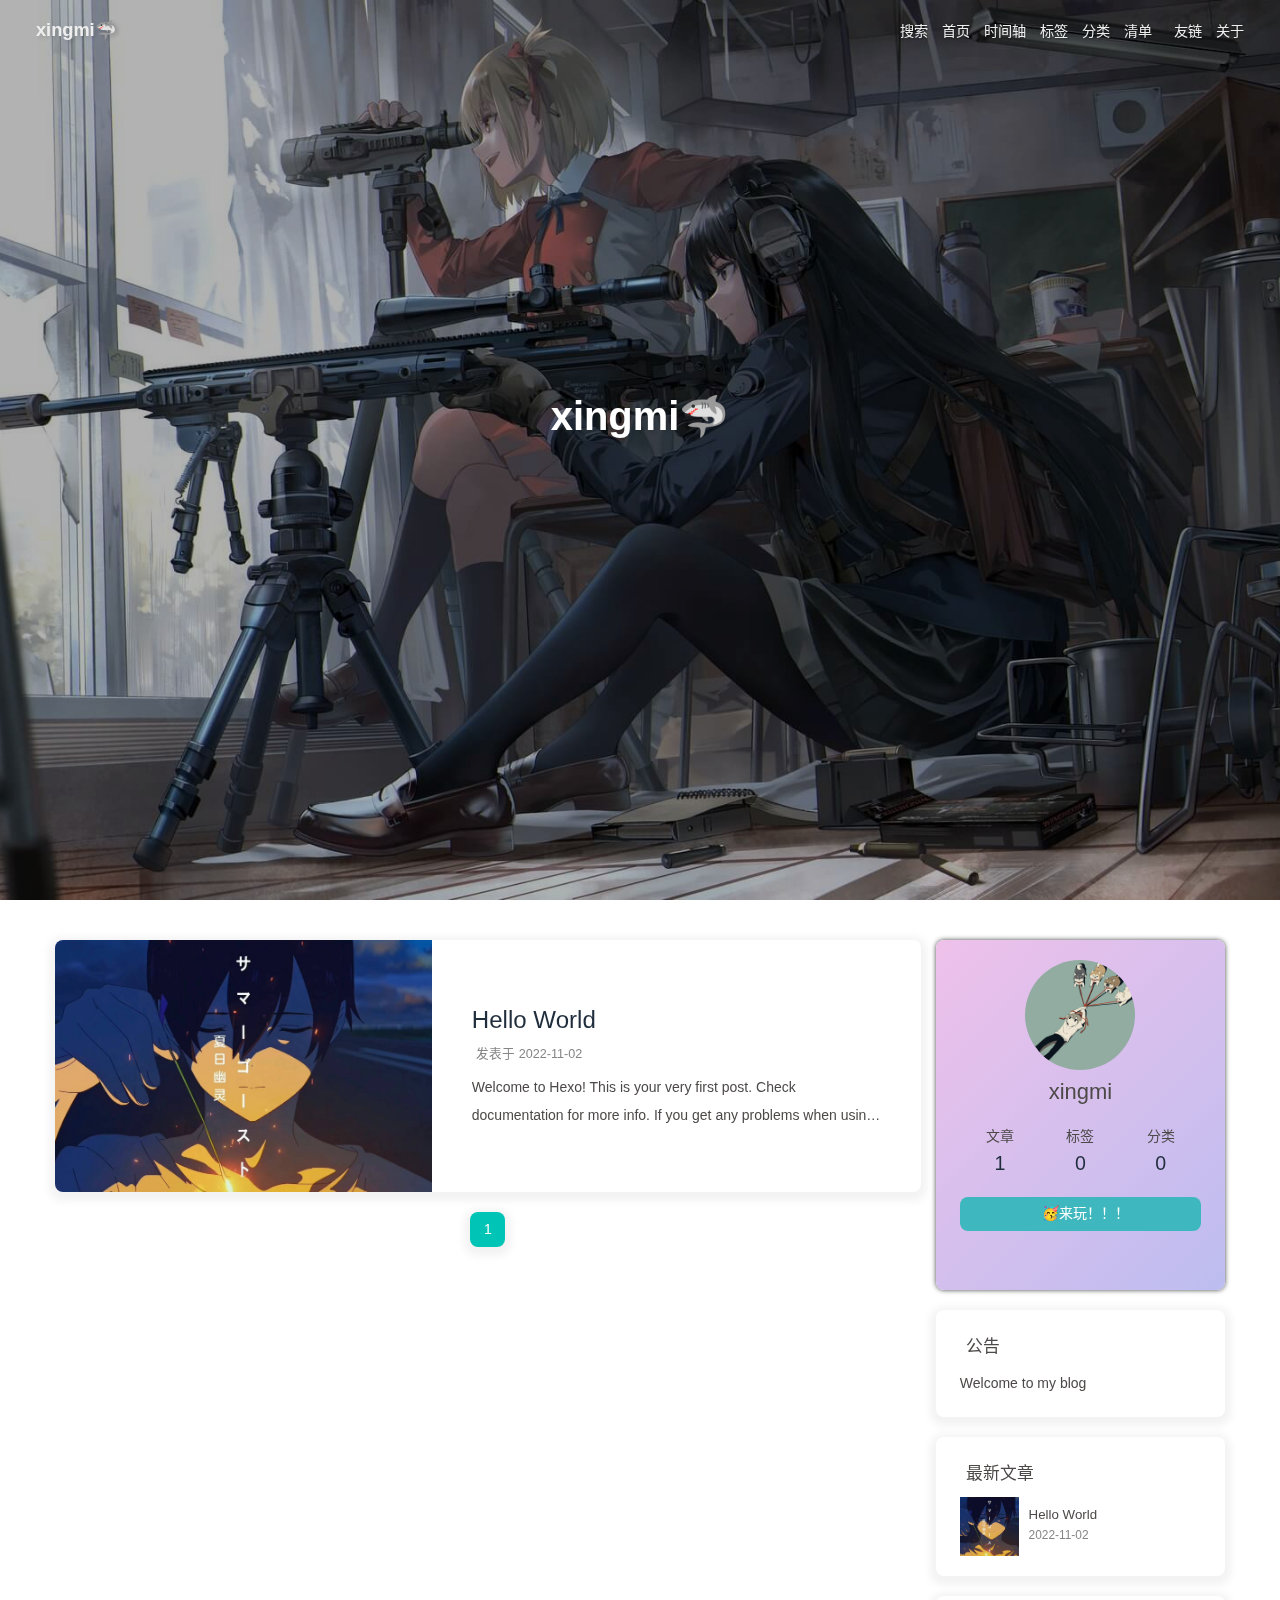
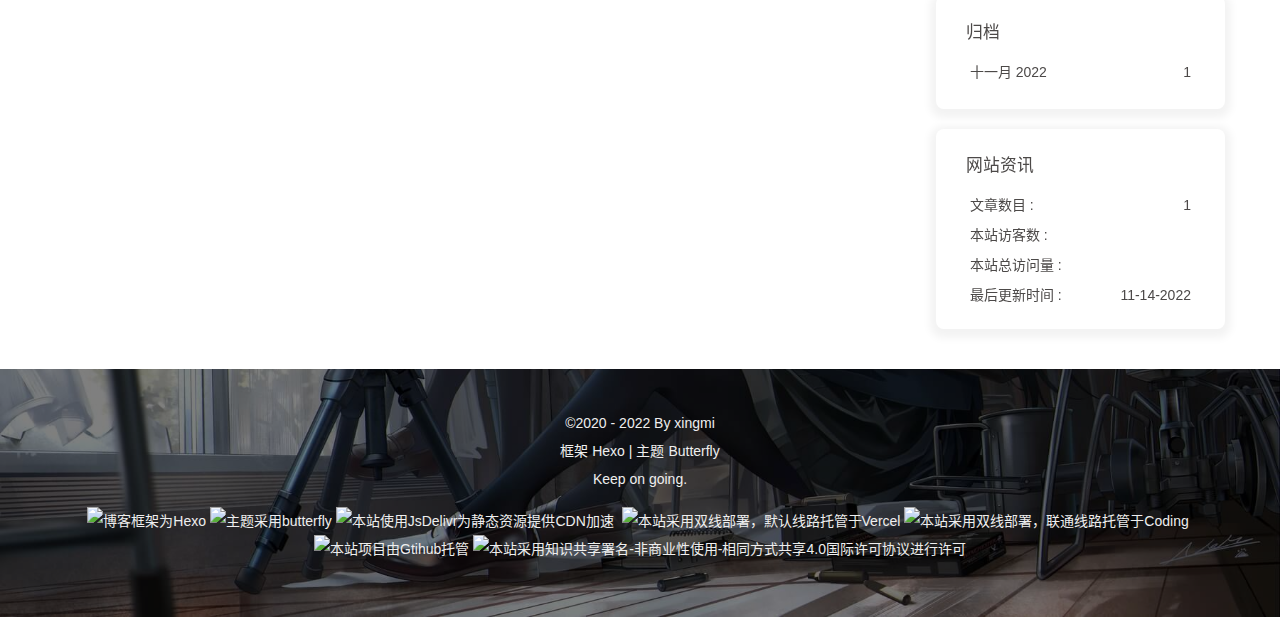
==== index.html @ dd59b89d "Site updated: 2022-11-14 19:30:04" ====
<!DOCTYPE html><html lang="zh-CN" data-theme="light"><head><meta charset="UTF-8"><meta http-equiv="X-UA-Compatible" content="IE=edge"><meta name="viewport" content="width=device-width, initial-scale=1.0, maximum-scale=1.0, user-scalable=no"><title>xingmi🦈</title><meta name="author" content="xingmi"><meta name="copyright" content="xingmi"><meta name="format-detection" content="telephone=no"><meta name="theme-color" content="#ffffff"><meta property="og:type" content="website">
<meta property="og:title" content="xingmi🦈">
<meta property="og:url" content="http://www.hoximi.cn/index.html">
<meta property="og:site_name" content="xingmi🦈">
<meta property="og:locale" content="zh_CN">
<meta property="og:image" content="http://www.hoximi.cn/img/avatar.jpg">
<meta property="article:author" content="xingmi">
<meta name="twitter:card" content="summary">
<meta name="twitter:image" content="http://www.hoximi.cn/img/avatar.jpg"><link rel="shortcut icon" href="/img/favicon.png"><link rel="canonical" href="http://www.hoximi.cn/"><link rel="preconnect" href="//cdn.jsdelivr.net"/><link rel="preconnect" href="//busuanzi.ibruce.info"/><link rel="stylesheet" href="/css/index.css"><link rel="stylesheet" href="https://cdn.jsdelivr.net/npm/@fortawesome/fontawesome-free/css/all.min.css" media="print" onload="this.media='all'"><link rel="stylesheet" href="https://cdn.jsdelivr.net/npm/@fancyapps/ui/dist/fancybox.min.css" media="print" onload="this.media='all'"><script>const GLOBAL_CONFIG = { 
  root: '/',
  algolia: undefined,
  localSearch: {"path":"/search.xml","preload":false,"languages":{"hits_empty":"找不到您查询的内容：${query}"}},
  translate: {"defaultEncoding":2,"translateDelay":0,"msgToTraditionalChinese":"繁","msgToSimplifiedChinese":"简"},
  noticeOutdate: undefined,
  highlight: {"plugin":"highlighjs","highlightCopy":true,"highlightLang":true,"highlightHeightLimit":false},
  copy: {
    success: '复制成功',
    error: '复制错误',
    noSupport: '浏览器不支持'
  },
  relativeDate: {
    homepage: false,
    post: false
  },
  runtime: '',
  date_suffix: {
    just: '刚刚',
    min: '分钟前',
    hour: '小时前',
    day: '天前',
    month: '个月前'
  },
  copyright: undefined,
  lightbox: 'fancybox',
  Snackbar: undefined,
  source: {
    justifiedGallery: {
      js: 'https://cdn.jsdelivr.net/npm/flickr-justified-gallery/dist/fjGallery.min.js',
      css: 'https://cdn.jsdelivr.net/npm/flickr-justified-gallery/dist/fjGallery.min.css'
    }
  },
  isPhotoFigcaption: false,
  islazyload: false,
  isAnchor: false
}</script><script id="config-diff">var GLOBAL_CONFIG_SITE = {
  title: 'xingmi🦈',
  isPost: false,
  isHome: true,
  isHighlightShrink: false,
  isToc: false,
  postUpdate: '2022-11-14 19:29:58'
}</script><noscript><style type="text/css">
  #nav {
    opacity: 1
  }
  .justified-gallery img {
    opacity: 1
  }

  #recent-posts time,
  #post-meta time {
    display: inline !important
  }
</style></noscript><script>(win=>{
    win.saveToLocal = {
      set: function setWithExpiry(key, value, ttl) {
        if (ttl === 0) return
        const now = new Date()
        const expiryDay = ttl * 86400000
        const item = {
          value: value,
          expiry: now.getTime() + expiryDay,
        }
        localStorage.setItem(key, JSON.stringify(item))
      },

      get: function getWithExpiry(key) {
        const itemStr = localStorage.getItem(key)

        if (!itemStr) {
          return undefined
        }
        const item = JSON.parse(itemStr)
        const now = new Date()

        if (now.getTime() > item.expiry) {
          localStorage.removeItem(key)
          return undefined
        }
        return item.value
      }
    }
  
    win.getScript = url => new Promise((resolve, reject) => {
      const script = document.createElement('script')
      script.src = url
      script.async = true
      script.onerror = reject
      script.onload = script.onreadystatechange = function() {
        const loadState = this.readyState
        if (loadState && loadState !== 'loaded' && loadState !== 'complete') return
        script.onload = script.onreadystatechange = null
        resolve()
      }
      document.head.appendChild(script)
    })
  
      win.activateDarkMode = function () {
        document.documentElement.setAttribute('data-theme', 'dark')
        if (document.querySelector('meta[name="theme-color"]') !== null) {
          document.querySelector('meta[name="theme-color"]').setAttribute('content', '#0d0d0d')
        }
      }
      win.activateLightMode = function () {
        document.documentElement.setAttribute('data-theme', 'light')
        if (document.querySelector('meta[name="theme-color"]') !== null) {
          document.querySelector('meta[name="theme-color"]').setAttribute('content', '#ffffff')
        }
      }
      const t = saveToLocal.get('theme')
    
          const isDarkMode = window.matchMedia('(prefers-color-scheme: dark)').matches
          const isLightMode = window.matchMedia('(prefers-color-scheme: light)').matches
          const isNotSpecified = window.matchMedia('(prefers-color-scheme: no-preference)').matches
          const hasNoSupport = !isDarkMode && !isLightMode && !isNotSpecified

          if (t === undefined) {
            if (isLightMode) activateLightMode()
            else if (isDarkMode) activateDarkMode()
            else if (isNotSpecified || hasNoSupport) {
              const now = new Date()
              const hour = now.getHours()
              const isNight = hour <= 6 || hour >= 18
              isNight ? activateDarkMode() : activateLightMode()
            }
            window.matchMedia('(prefers-color-scheme: dark)').addListener(function (e) {
              if (saveToLocal.get('theme') === undefined) {
                e.matches ? activateDarkMode() : activateLightMode()
              }
            })
          } else if (t === 'light') activateLightMode()
          else activateDarkMode()
        
      const asideStatus = saveToLocal.get('aside-status')
      if (asideStatus !== undefined) {
        if (asideStatus === 'hide') {
          document.documentElement.classList.add('hide-aside')
        } else {
          document.documentElement.classList.remove('hide-aside')
        }
      }
    
    const detectApple = () => {
      if(/iPad|iPhone|iPod|Macintosh/.test(navigator.userAgent)){
        document.documentElement.classList.add('apple')
      }
    }
    detectApple()
    })(window)</script><link rel="stylesheet" href="/css/custom.css" media="defer" onload="this.media='all'"><link rel="stylesheet" href="/css/rightMenu.css"><!-- hexo injector head_end start --><link rel="stylesheet" href="https://npm.elemecdn.com/hexo-butterfly-wowjs/lib/animate.min.css" media="print" onload="this.media='screen'"><link rel="stylesheet" href="https://npm.elemecdn.com/hexo-butterfly-swiper/lib/swiper.min.css" media="print" onload="this.media='all'"><link rel="stylesheet" href="https://npm.elemecdn.com/hexo-butterfly-swiper/lib/swiperstyle.css" media="print" onload="this.media='all'"><!-- hexo injector head_end end --><meta name="generator" content="Hexo 6.3.0"></head><body><div id="loading-box"><div class="loading-left-bg"></div><div class="loading-right-bg"></div><div class="spinner-box"><div class="configure-border-1"><div class="configure-core"></div></div><div class="configure-border-2"><div class="configure-core"></div></div><div class="loading-word">加载中...</div></div></div><script>const preloader = {
  endLoading: () => {
    document.body.style.overflow = 'auto';
    document.getElementById('loading-box').classList.add("loaded")
  },
  initLoading: () => {
    document.body.style.overflow = '';
    document.getElementById('loading-box').classList.remove("loaded")

  }
}
window.addEventListener('load',()=> { preloader.endLoading() })

if (false) {
  document.addEventListener('pjax:send', () => { preloader.initLoading() })
  document.addEventListener('pjax:complete', () => { preloader.endLoading() })
}</script><div id="web_bg"></div><div id="sidebar"><div id="menu-mask"></div><div id="sidebar-menus"><div class="avatar-img is-center"><img src="/img/avatar.jpg" onerror="onerror=null;src='/img/friend_404.gif'" alt="avatar"/></div><div class="sidebar-site-data site-data is-center"><a href="/archives/"><div class="headline">文章</div><div class="length-num">1</div></a><a href="/tags/"><div class="headline">标签</div><div class="length-num">0</div></a><a href="/categories/"><div class="headline">分类</div><div class="length-num">0</div></a></div><hr/><div class="menus_items"><div class="menus_item"><a class="site-page" href="/"><i class="fa-fw fas fa-home"></i><span> 首页</span></a></div><div class="menus_item"><a class="site-page" href="/archives/"><i class="fa-fw fas fa-archive"></i><span> 时间轴</span></a></div><div class="menus_item"><a class="site-page" href="/tags/"><i class="fa-fw fas fa-tags"></i><span> 标签</span></a></div><div class="menus_item"><a class="site-page" href="/categories/"><i class="fa-fw fas fa-folder-open"></i><span> 分类</span></a></div><div class="menus_item"><a class="site-page group" href="javascript:void(0);"><i class="fa-fw fas fa-list"></i><span> 清单</span><i class="fas fa-chevron-down"></i></a><ul class="menus_item_child"><li><a class="site-page child" href="/music/"><i class="fa-fw fas fa-music"></i><span> 音乐</span></a></li><li><a class="site-page child" href="/movies/"><i class="fa-fw fas fa-video"></i><span> 电影</span></a></li></ul></div><div class="menus_item"><a class="site-page" href="/link/"><i class="fa-fw fas fa-link"></i><span> 友链</span></a></div><div class="menus_item"><a class="site-page" href="/about/"><i class="fa-fw fas fa-heart"></i><span> 关于</span></a></div></div></div></div><div class="page" id="body-wrap"><header class="full_page" id="page-header" style="background-image: url('/img/index.jpg')"><nav id="nav"><span id="blog_name"><a id="site-name" href="/">xingmi🦈</a></span><div id="menus"><div id="search-button"><a class="site-page social-icon search"><i class="fas fa-search fa-fw"></i><span> 搜索</span></a></div><div class="menus_items"><div class="menus_item"><a class="site-page" href="/"><i class="fa-fw fas fa-home"></i><span> 首页</span></a></div><div class="menus_item"><a class="site-page" href="/archives/"><i class="fa-fw fas fa-archive"></i><span> 时间轴</span></a></div><div class="menus_item"><a class="site-page" href="/tags/"><i class="fa-fw fas fa-tags"></i><span> 标签</span></a></div><div class="menus_item"><a class="site-page" href="/categories/"><i class="fa-fw fas fa-folder-open"></i><span> 分类</span></a></div><div class="menus_item"><a class="site-page group" href="javascript:void(0);"><i class="fa-fw fas fa-list"></i><span> 清单</span><i class="fas fa-chevron-down"></i></a><ul class="menus_item_child"><li><a class="site-page child" href="/music/"><i class="fa-fw fas fa-music"></i><span> 音乐</span></a></li><li><a class="site-page child" href="/movies/"><i class="fa-fw fas fa-video"></i><span> 电影</span></a></li></ul></div><div class="menus_item"><a class="site-page" href="/link/"><i class="fa-fw fas fa-link"></i><span> 友链</span></a></div><div class="menus_item"><a class="site-page" href="/about/"><i class="fa-fw fas fa-heart"></i><span> 关于</span></a></div></div><div id="toggle-menu"><a class="site-page"><i class="fas fa-bars fa-fw"></i></a></div></div></nav><div id="site-info"><h1 id="site-title">xingmi🦈</h1><div id="site-subtitle"><span id="subtitle"></span></div><div id="site_social_icons"><a class="social-icon" href="https://github.com/sky233" target="_blank" title="Github"><i class="fab fa-github"></i></a></div></div><div id="scroll-down"><i class="fas fa-angle-down scroll-down-effects"></i></div></header><main class="layout" id="content-inner"><div class="recent-posts" id="recent-posts"><div class="recent-post-item"><div class="post_cover left"><a href="/2022/11/02/hello-world/" title="Hello World"><img class="post_bg" src="/img/default.jpg" onerror="this.onerror=null;this.src='/img/404.jpg'" alt="Hello World"></a></div><div class="recent-post-info"><a class="article-title" href="/2022/11/02/hello-world/" title="Hello World">Hello World</a><div class="article-meta-wrap"><span class="post-meta-date"><i class="far fa-calendar-alt"></i><span class="article-meta-label">发表于</span><time datetime="2022-11-02T11:09:13.712Z" title="发表于 2022-11-02 19:09:13">2022-11-02</time></span></div><div class="content">Welcome to Hexo! This is your very first post. Check documentation for more info. If you get any problems when using Hexo, you can find the answer in troubleshooting or you can ask me on GitHub.
Quick StartCreate a new post1$ hexo new &quot;My New Post&quot;

More info: Writing
Run server1$ hexo server

More info: Server
Generate static files1$ hexo generate

More info: Generating
Deploy to remote sites1$ hexo deploy

More info: Deployment
</div></div></div><nav id="pagination"><div class="pagination"><span class="page-number current">1</span></div></nav></div><div class="aside-content" id="aside-content"><div class="card-widget card-info"><div class="is-center"><div class="avatar-img"><img src="/img/avatar.jpg" onerror="this.onerror=null;this.src='/img/friend_404.gif'" alt="avatar"/></div><div class="author-info__name">xingmi</div><div class="author-info__description"></div></div><div class="card-info-data site-data is-center"><a href="/archives/"><div class="headline">文章</div><div class="length-num">1</div></a><a href="/tags/"><div class="headline">标签</div><div class="length-num">0</div></a><a href="/categories/"><div class="headline">分类</div><div class="length-num">0</div></a></div><a id="card-info-btn" target="_blank" rel="noopener" href="https://github.com/sky233"><i></i><span>🥳来玩！！！</span></a><div class="card-info-social-icons is-center"><a class="social-icon" href="https://github.com/sky233" target="_blank" title="Github"><i class="fab fa-github"></i></a></div></div><div class="card-widget card-announcement"><div class="item-headline"><i class="fas fa-bullhorn fa-shake"></i><span>公告</span></div><div class="announcement_content">Welcome to my blog</div></div><div class="sticky_layout"><div class="card-widget card-recent-post"><div class="item-headline"><i class="fas fa-history"></i><span>最新文章</span></div><div class="aside-list"><div class="aside-list-item"><a class="thumbnail" href="/2022/11/02/hello-world/" title="Hello World"><img src="/img/default.jpg" onerror="this.onerror=null;this.src='/img/404.jpg'" alt="Hello World"/></a><div class="content"><a class="title" href="/2022/11/02/hello-world/" title="Hello World">Hello World</a><time datetime="2022-11-02T11:09:13.712Z" title="发表于 2022-11-02 19:09:13">2022-11-02</time></div></div></div></div><div class="card-widget card-archives"><div class="item-headline"><i class="fas fa-archive"></i><span>归档</span></div><ul class="card-archive-list"><li class="card-archive-list-item"><a class="card-archive-list-link" href="/archives/2022/11/"><span class="card-archive-list-date">十一月 2022</span><span class="card-archive-list-count">1</span></a></li></ul></div><div class="card-widget card-webinfo"><div class="item-headline"><i class="fas fa-chart-line"></i><span>网站资讯</span></div><div class="webinfo"><div class="webinfo-item"><div class="item-name">文章数目 :</div><div class="item-count">1</div></div><div class="webinfo-item"><div class="item-name">本站访客数 :</div><div class="item-count" id="busuanzi_value_site_uv"><i class="fa-solid fa-spinner fa-spin"></i></div></div><div class="webinfo-item"><div class="item-name">本站总访问量 :</div><div class="item-count" id="busuanzi_value_site_pv"><i class="fa-solid fa-spinner fa-spin"></i></div></div><div class="webinfo-item"><div class="item-name">最后更新时间 :</div><div class="item-count" id="last-push-date" data-lastPushDate="2022-11-14T11:29:58.501Z"><i class="fa-solid fa-spinner fa-spin"></i></div></div></div></div></div></div></main><footer id="footer" style="background-image: url('/img/index.jpg')"><div id="footer-wrap"><div class="copyright">&copy;2020 - 2022 By xingmi</div><div class="framework-info"><span>框架 </span><a target="_blank" rel="noopener" href="https://hexo.io">Hexo</a><span class="footer-separator">|</span><span>主题 </span><a target="_blank" rel="noopener" href="https://github.com/jerryc127/hexo-theme-butterfly">Butterfly</a></div><div class="footer_custom_text">Keep on going.<p><a target="_blank" href="https://hexo.io/"><img src="https://img.shields.io/badge/Frame-Hexo-blue?style=flat&logo=hexo" title="博客框架为Hexo"></a>&nbsp;<a target="_blank" href="https://butterfly.js.org/"><img src="https://img.shields.io/badge/Theme-Butterfly-6513df?style=flat&logo=bitdefender" title="主题采用butterfly"></a>&nbsp;<a target="_blank" href="https://www.jsdelivr.com/"><img src="https://img.shields.io/badge/CDN-jsDelivr-orange?style=flat&logo=jsDelivr" title="本站使用JsDelivr为静态资源提供CDN加速"></a> &nbsp;<a target="_blank" href="https://vercel.com/ "><img src="https://img.shields.io/badge/Hosted-Vervel-brightgreen?style=flat&logo=Vercel" title="本站采用双线部署，默认线路托管于Vercel"></a>&nbsp;<a target="_blank" href="https://vercel.com/ "><img src="https://img.shields.io/badge/Hosted-Coding-0cedbe?style=flat&logo=Codio" title="本站采用双线部署，联通线路托管于Coding"></a>&nbsp;<a target="_blank" href="https://github.com/"><img src="https://img.shields.io/badge/Source-Github-d021d6?style=flat&logo=GitHub" title="本站项目由Gtihub托管"></a>&nbsp;<a target="_blank" href="http://creativecommons.org/licenses/by-nc-sa/4.0/"><img src="https://img.shields.io/badge/Copyright-BY--NC--SA%204.0-d42328?style=flat&logo=Claris" title="本站采用知识共享署名-非商业性使用-相同方式共享4.0国际许可协议进行许可"></a></p></div></div></footer></div><div id="rightside"><div id="rightside-config-hide"><button id="translateLink" type="button" title="简繁转换">繁</button><button id="darkmode" type="button" title="浅色和深色模式转换"><i class="fas fa-adjust"></i></button><button id="hide-aside-btn" type="button" title="单栏和双栏切换"><i class="fas fa-arrows-alt-h"></i></button></div><div id="rightside-config-show"><button id="rightside_config" type="button" title="设置"><i class="fas fa-cog fa-spin"></i></button><button id="go-up" type="button" title="回到顶部"><i class="fas fa-arrow-up"></i></button></div></div><div id="local-search"><div class="search-dialog"><nav class="search-nav"><span class="search-dialog-title">搜索</span><span id="loading-status"></span><button class="search-close-button"><i class="fas fa-times"></i></button></nav><div class="is-center" id="loading-database"><i class="fas fa-spinner fa-pulse"></i><span>  数据库加载中</span></div><div class="search-wrap"><div id="local-search-input"><div class="local-search-box"><input class="local-search-box--input" placeholder="搜索文章" type="text"/></div></div><hr/><div id="local-search-results"></div></div></div><div id="search-mask"></div></div><div id="rightMenu"><div class="rightMenu-group rightMenu-small"><div class="rightMenu-item" id="menu-backward"><i class="fa-solid fa-arrow-left"></i></div><div class="rightMenu-item" id="menu-forward"><i class="fa-solid fa-arrow-right"></i></div><div class="rightMenu-item" id="menu-refresh"><i class="fa-solid fa-arrow-rotate-right"></i></div><div class="rightMenu-item" id="menu-home"><i class="fa-solid fa-house"></i></div></div><div class="rightMenu-group rightMenu-line rightMenuOther"><a class="rightMenu-item menu-link" href="/archives/"><i class="fa-solid fa-archive"></i><span>文章归档</span></a><a class="rightMenu-item menu-link" href="/categories/"><i class="fa-solid fa-folder-open"></i><span>文章分类</span></a><a class="rightMenu-item menu-link" href="/tags/"><i class="fa-solid fa-tags"></i><span>文章标签</span></a></div><div class="rightMenu-group rightMenu-line rightMenuNormal"><a class="rightMenu-item menu-link" id="menu-radompage" href="/random/index.html"><i class="fa-solid fa-shoe-prints"></i><span>随便逛逛</span></a><div class="rightMenu-item" id="menu-translate"><i class="fa-solid fa-earth-asia"></i><span>繁简切换</span></div><div class="rightMenu-item" id="menu-darkmode"><i class="fa-solid fa-moon"></i><span>切换模式</span></div></div></div><div id="rightmenu-mask"></div><div><script src="/js/utils.js"></script><script src="/js/main.js"></script><script src="/js/tw_cn.js"></script><script src="https://cdn.jsdelivr.net/npm/@fancyapps/ui/dist/fancybox.umd.min.js"></script><script src="/js/search/local-search.js"></script><div class="js-pjax"><script>function subtitleType () {
  if (true) { 
    window.typed = new Typed("#subtitle", {
      strings: ["Welcome to xingmi の home ! 🌹🌹😻","Hope you can have a good time here ! 🍥🍥🍥"],
      startDelay: 300,
      typeSpeed: 150,
      loop: true,
      backSpeed: 50
    })
  } else {
    document.getElementById("subtitle").innerHTML = 'Welcome to xingmi の home ! 🌹🌹😻'
  }
}

if (true) {
  if (typeof Typed === 'function') {
    subtitleType()
  } else {
    getScript('https://cdn.jsdelivr.net/npm/typed.js/lib/typed.min.js').then(subtitleType)
  }
} else {
  subtitleType()
}</script></div><script defer src="/js/light.js"></script><script defer src="https://npm.elemecdn.com/jquery@latest/dist/jquery.min.js"></script><script defer data-pjax src="/js/rightMenu.js"></script><script src="https://cdn.jsdelivr.net/npm/butterfly-extsrc/dist/activate-power-mode.min.js"></script><script>POWERMODE.colorful = true;
POWERMODE.shake = false;
POWERMODE.mobile = false;
document.body.addEventListener('input', POWERMODE);
</script><script id="click-heart" src="https://cdn.jsdelivr.net/npm/butterfly-extsrc/dist/click-heart.min.js" async="async" mobile="true"></script><script src="//code.tidio.co/1slvmtieyw1qpi7j1su9sk3aglqo4xjx.js" async="async"></script><script async data-pjax src="//busuanzi.ibruce.info/busuanzi/2.3/busuanzi.pure.mini.js"></script></div><!-- hexo injector body_end start --><div class="js-pjax"><script async="async">var arr = document.getElementsByClassName('recent-post-item');
for(var i = 0;i<arr.length;i++){
    arr[i].classList.add('wow');
    arr[i].classList.add('animate__zoomIn');
    arr[i].setAttribute('data-wow-duration', '2s');
    arr[i].setAttribute('data-wow-delay', '1s');
    arr[i].setAttribute('data-wow-offset', '100');
    arr[i].setAttribute('data-wow-iteration', '2');
  }</script><script async="async">var arr = document.getElementsByClassName('card-widget');
for(var i = 0;i<arr.length;i++){
    arr[i].classList.add('wow');
    arr[i].classList.add('animate__zoomIn');
    arr[i].setAttribute('data-wow-duration', '');
    arr[i].setAttribute('data-wow-delay', '');
    arr[i].setAttribute('data-wow-offset', '');
    arr[i].setAttribute('data-wow-iteration', '');
  }</script></div><script defer src="https://npm.elemecdn.com/hexo-butterfly-wowjs/lib/wow.min.js"></script><script defer src="https://npm.elemecdn.com/hexo-butterfly-wowjs/lib/wow_init.js"></script><script data-pjax>
  function butterfly_swiper_injector_config(){
    var parent_div_git = document.getElementById('recent-posts');
    var item_html = '<div class="recent-post-item" style="height: auto;width: 100%"><div class="blog-slider swiper-container-fade swiper-container-horizontal" id="swiper_container"><div class="blog-slider__wrp swiper-wrapper" style="transition-duration: 0ms;"><div class="blog-slider__item swiper-slide" style="width: 750px; opacity: 1; transform: translate3d(0px, 0px, 0px); transition-duration: 0ms;"><a class="blog-slider__img" href="2022/11/02/hello-world/" alt=""><img width="48" height="48" src="/img/default.jpg" alt="" onerror="this.src=https://unpkg.zhimg.com/akilar-candyassets/image/loading.gif; this.onerror = null;"/></a><div class="blog-slider__content"><span class="blog-slider__code">2022-11-02</span><a class="blog-slider__title" href="2022/11/02/hello-world/" alt="">Hello World</a><div class="blog-slider__text">推荐阅读</div><a class="blog-slider__button" href="2022/11/02/hello-world/" alt="">详情   </a></div></div></div><div class="blog-slider__pagination swiper-pagination-clickable swiper-pagination-bullets"></div></div></div>';
    console.log('已挂载butterfly_swiper')
    parent_div_git.insertAdjacentHTML("afterbegin",item_html)
    }
  var elist = 'undefined'.split(',');
  var cpage = location.pathname;
  var epage = '/';
  var flag = 0;

  for (var i=0;i<elist.length;i++){
    if (cpage.includes(elist[i])){
      flag++;
    }
  }

  if ((epage ==='all')&&(flag == 0)){
    butterfly_swiper_injector_config();
  }
  else if (epage === cpage){
    butterfly_swiper_injector_config();
  }
  </script><script defer src="https://npm.elemecdn.com/hexo-butterfly-swiper/lib/swiper.min.js"></script><script defer data-pjax src="https://npm.elemecdn.com/hexo-butterfly-swiper/lib/swiper_init.js"></script><!-- hexo injector body_end end --></body></html>
---- css/custom.css ----
/* 夜间模式菜单栏发光字 */
[data-theme="dark"] #nav .site-page,
[data-theme="dark"] #nav .menus_items .menus_item .menus_item_child li a {
  text-shadow: 0 0 2px var(--theme-color) !important;
}

/* 手机端适配 */
[data-theme="dark"] #sidebar #sidebar-menus .menus_items .site-page {
  text-shadow: 0 0 2px var(--theme-color) !important;
}

/* 侧边栏个人信息卡片动态渐变色 */
[data-theme="dark"] #aside-content > .card-widget.card-info {
  background: (255, 255, 255, 0.88) !important;
}
#aside-content > .card-widget.card-info {
  background: linear-gradient(
    -45deg,
    #e8d8b9,
    #eccec5,
    #a3e9eb,
    #bdbdf0,
    #eec1ea
  );
  box-shadow: 0 0 5px rgb(66, 68, 68);
  position: relative;
  background-size: 400% 400%;
  -webkit-animation: Gradient 10s ease infinite;
  -moz-animation: Gradient 10s ease infinite;
  animation: Gradient 10s ease infinite !important;
}
@-webkit-keyframes Gradient {
  0% {
    background-position: 0% 50%;
  }
  50% {
    background-position: 100% 50%;
  }
  100% {
    background-position: 0% 50%;
  }
}
@-moz-keyframes Gradient {
  0% {
    background-position: 0% 50%;
  }
  50% {
    background-position: 100% 50%;
  }
  100% {
    background-position: 0% 50%;
  }
}
@keyframes Gradient {
  0% {
    background-position: 0% 50%;
  }
  50% {
    background-position: 100% 50%;
  }
  100% {
    background-position: 0% 50%;
  }
}

/* 个人信息Follow me按钮 */
#aside-content > .card-widget.card-info > #card-info-btn {
  background-color: #3eb8be;
  border-radius: 8px;
}
---- css/rightMenu.css ----
#rightMenu {
    display: none;
    position: fixed;
    padding: 0 .25rem;
    width: 9rem;
    height: fit-content;
    top: 10%;
    left: 10%;
    background-color: rgba(238, 255, 255, .85);
    -webkit-backdrop-filter: blur(20px);
    backdrop-filter: blur(20px);
    color: #363636;
    border-radius: 12px;
    z-index: 99994;
    border: #e3e8f7;
    user-select: none;
    box-shadow: rgba(0, 0, 0, .05);
}

#rightMenu a {
    color: #363636;
}

#rightMenu .rightMenu-group {
    padding: .35rem .3rem;
    transition: .3s
}

#rightMenu .rightMenu-line {
    border-top: 1px dashed #4259ef23
}

#rightMenu .rightMenu-group.rightMenu-small {
    display: flex;
    justify-content: space-between
}

#rightMenu .rightMenu-group .rightMenu-item {
    border-radius: 8px;
    transition: .3s;
    cursor: pointer
}

#rightMenu .rightMenu-line .rightMenu-item {
    margin: .25rem 0;
    padding: .25rem 0
}

#rightMenu .rightMenu-group.rightMenu-line .rightMenu-item {
    display: flex
}

#rightMenu .rightMenu-group .rightMenu-item:hover {
    background-color: #6f42c1;
    color: #fff;
}

#rightMenu .rightMenu-group .rightMenu-item:active {
    transform: scale(.97)
}

#rightMenu .rightMenu-group .rightMenu-item i {
    display: inline-block;
    text-align: center;
    line-height: 1.5rem;
    width: 1.5rem;
    padding: 0 .25rem
}

#rightMenu .rightMenu-line .rightMenu-item i {
    margin: 0 .25rem
}

#rightMenu .rightMenu-group .rightMenu-item span {
    line-height: 1.5rem
}

.rightMenu-small .rightMenu-item {
    width: 30px;
    height: 30px;
    line-height: 30px
}

#rightmenu-mask {
    position: fixed;
    width: 100vw;
    height: 100vh;
    background: 0 0;
    top: 0;
    left: 0;
    display: none;
    z-index: 101;
    margin: 0 !important;
    z-index: 99993
}
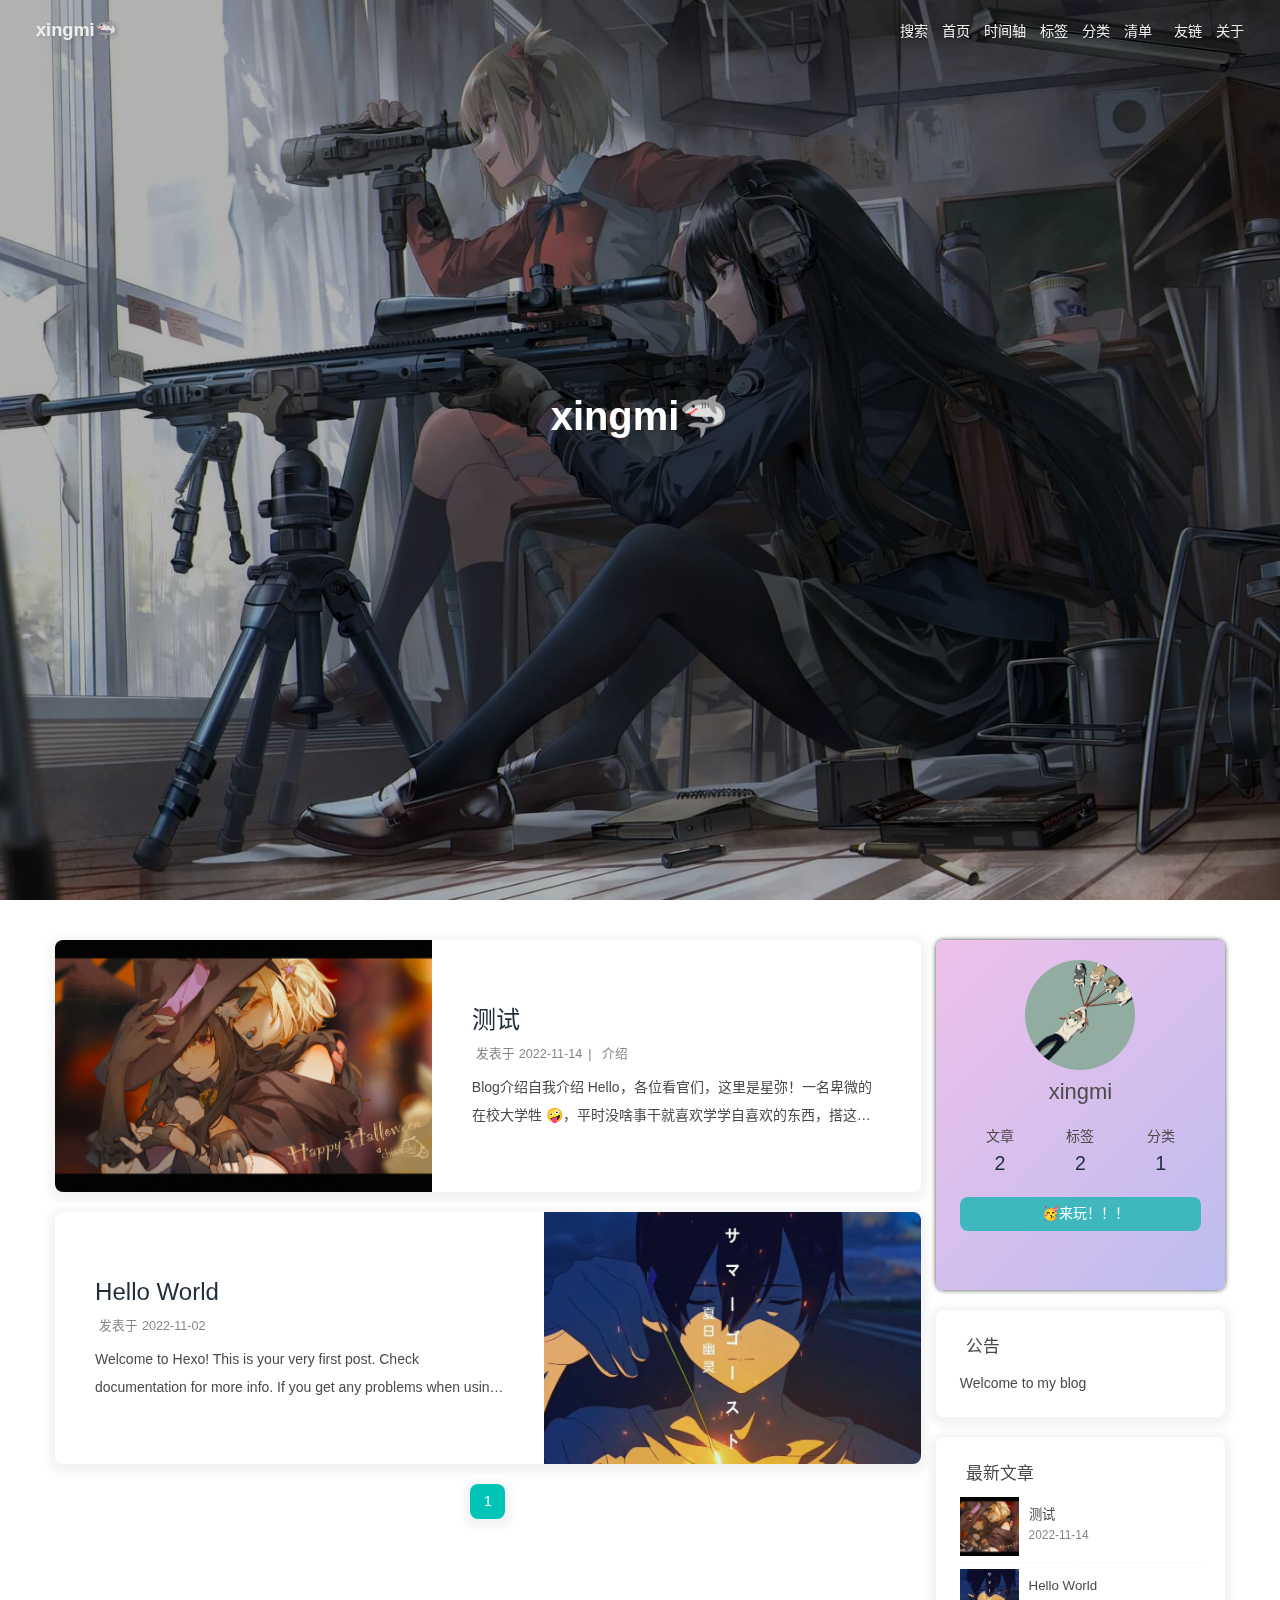
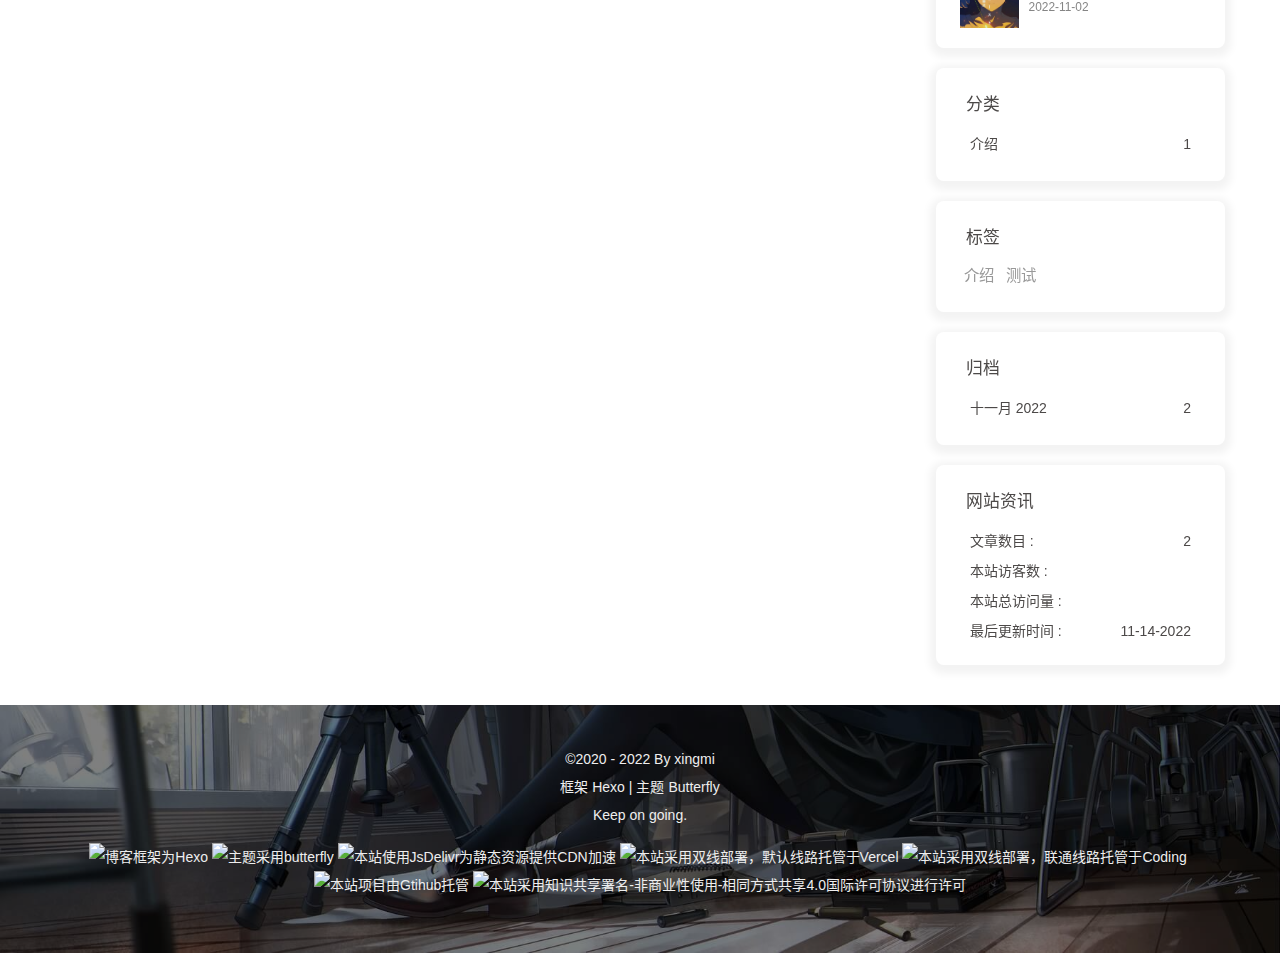
==== commit 74cb3741: "Site updated: 2022-11-14 22:49:59" ====
--- a/index.html
+++ b/index.html
@@ -1,254 +1 @@
-<!DOCTYPE html><html lang="zh-CN" data-theme="light"><head><meta charset="UTF-8"><meta http-equiv="X-UA-Compatible" content="IE=edge"><meta name="viewport" content="width=device-width, initial-scale=1.0, maximum-scale=1.0, user-scalable=no"><title>xingmi🦈</title><meta name="author" content="xingmi"><meta name="copyright" content="xingmi"><meta name="format-detection" content="telephone=no"><meta name="theme-color" content="#ffffff"><meta property="og:type" content="website">
-<meta property="og:title" content="xingmi🦈">
-<meta property="og:url" content="http://www.hoximi.cn/index.html">
-<meta property="og:site_name" content="xingmi🦈">
-<meta property="og:locale" content="zh_CN">
-<meta property="og:image" content="http://www.hoximi.cn/img/avatar.jpg">
-<meta property="article:author" content="xingmi">
-<meta name="twitter:card" content="summary">
-<meta name="twitter:image" content="http://www.hoximi.cn/img/avatar.jpg"><link rel="shortcut icon" href="/img/favicon.png"><link rel="canonical" href="http://www.hoximi.cn/"><link rel="preconnect" href="//cdn.jsdelivr.net"/><link rel="preconnect" href="//busuanzi.ibruce.info"/><link rel="stylesheet" href="/css/index.css"><link rel="stylesheet" href="https://cdn.jsdelivr.net/npm/@fortawesome/fontawesome-free/css/all.min.css" media="print" onload="this.media='all'"><link rel="stylesheet" href="https://cdn.jsdelivr.net/npm/@fancyapps/ui/dist/fancybox.min.css" media="print" onload="this.media='all'"><script>const GLOBAL_CONFIG = { 
-  root: '/',
-  algolia: undefined,
-  localSearch: {"path":"/search.xml","preload":false,"languages":{"hits_empty":"找不到您查询的内容：${query}"}},
-  translate: {"defaultEncoding":2,"translateDelay":0,"msgToTraditionalChinese":"繁","msgToSimplifiedChinese":"简"},
-  noticeOutdate: undefined,
-  highlight: {"plugin":"highlighjs","highlightCopy":true,"highlightLang":true,"highlightHeightLimit":false},
-  copy: {
-    success: '复制成功',
-    error: '复制错误',
-    noSupport: '浏览器不支持'
-  },
-  relativeDate: {
-    homepage: false,
-    post: false
-  },
-  runtime: '',
-  date_suffix: {
-    just: '刚刚',
-    min: '分钟前',
-    hour: '小时前',
-    day: '天前',
-    month: '个月前'
-  },
-  copyright: undefined,
-  lightbox: 'fancybox',
-  Snackbar: undefined,
-  source: {
-    justifiedGallery: {
-      js: 'https://cdn.jsdelivr.net/npm/flickr-justified-gallery/dist/fjGallery.min.js',
-      css: 'https://cdn.jsdelivr.net/npm/flickr-justified-gallery/dist/fjGallery.min.css'
-    }
-  },
-  isPhotoFigcaption: false,
-  islazyload: false,
-  isAnchor: false
-}</script><script id="config-diff">var GLOBAL_CONFIG_SITE = {
-  title: 'xingmi🦈',
-  isPost: false,
-  isHome: true,
-  isHighlightShrink: false,
-  isToc: false,
-  postUpdate: '2022-11-14 19:29:58'
-}</script><noscript><style type="text/css">
-  #nav {
-    opacity: 1
-  }
-  .justified-gallery img {
-    opacity: 1
-  }
-
-  #recent-posts time,
-  #post-meta time {
-    display: inline !important
-  }
-</style></noscript><script>(win=>{
-    win.saveToLocal = {
-      set: function setWithExpiry(key, value, ttl) {
-        if (ttl === 0) return
-        const now = new Date()
-        const expiryDay = ttl * 86400000
-        const item = {
-          value: value,
-          expiry: now.getTime() + expiryDay,
-        }
-        localStorage.setItem(key, JSON.stringify(item))
-      },
-
-      get: function getWithExpiry(key) {
-        const itemStr = localStorage.getItem(key)
-
-        if (!itemStr) {
-          return undefined
-        }
-        const item = JSON.parse(itemStr)
-        const now = new Date()
-
-        if (now.getTime() > item.expiry) {
-          localStorage.removeItem(key)
-          return undefined
-        }
-        return item.value
-      }
-    }
-  
-    win.getScript = url => new Promise((resolve, reject) => {
-      const script = document.createElement('script')
-      script.src = url
-      script.async = true
-      script.onerror = reject
-      script.onload = script.onreadystatechange = function() {
-        const loadState = this.readyState
-        if (loadState && loadState !== 'loaded' && loadState !== 'complete') return
-        script.onload = script.onreadystatechange = null
-        resolve()
-      }
-      document.head.appendChild(script)
-    })
-  
-      win.activateDarkMode = function () {
-        document.documentElement.setAttribute('data-theme', 'dark')
-        if (document.querySelector('meta[name="theme-color"]') !== null) {
-          document.querySelector('meta[name="theme-color"]').setAttribute('content', '#0d0d0d')
-        }
-      }
-      win.activateLightMode = function () {
-        document.documentElement.setAttribute('data-theme', 'light')
-        if (document.querySelector('meta[name="theme-color"]') !== null) {
-          document.querySelector('meta[name="theme-color"]').setAttribute('content', '#ffffff')
-        }
-      }
-      const t = saveToLocal.get('theme')
-    
-          const isDarkMode = window.matchMedia('(prefers-color-scheme: dark)').matches
-          const isLightMode = window.matchMedia('(prefers-color-scheme: light)').matches
-          const isNotSpecified = window.matchMedia('(prefers-color-scheme: no-preference)').matches
-          const hasNoSupport = !isDarkMode && !isLightMode && !isNotSpecified
-
-          if (t === undefined) {
-            if (isLightMode) activateLightMode()
-            else if (isDarkMode) activateDarkMode()
-            else if (isNotSpecified || hasNoSupport) {
-              const now = new Date()
-              const hour = now.getHours()
-              const isNight = hour <= 6 || hour >= 18
-              isNight ? activateDarkMode() : activateLightMode()
-            }
-            window.matchMedia('(prefers-color-scheme: dark)').addListener(function (e) {
-              if (saveToLocal.get('theme') === undefined) {
-                e.matches ? activateDarkMode() : activateLightMode()
-              }
-            })
-          } else if (t === 'light') activateLightMode()
-          else activateDarkMode()
-        
-      const asideStatus = saveToLocal.get('aside-status')
-      if (asideStatus !== undefined) {
-        if (asideStatus === 'hide') {
-          document.documentElement.classList.add('hide-aside')
-        } else {
-          document.documentElement.classList.remove('hide-aside')
-        }
-      }
-    
-    const detectApple = () => {
-      if(/iPad|iPhone|iPod|Macintosh/.test(navigator.userAgent)){
-        document.documentElement.classList.add('apple')
-      }
-    }
-    detectApple()
-    })(window)</script><link rel="stylesheet" href="/css/custom.css" media="defer" onload="this.media='all'"><link rel="stylesheet" href="/css/rightMenu.css"><!-- hexo injector head_end start --><link rel="stylesheet" href="https://npm.elemecdn.com/hexo-butterfly-wowjs/lib/animate.min.css" media="print" onload="this.media='screen'"><link rel="stylesheet" href="https://npm.elemecdn.com/hexo-butterfly-swiper/lib/swiper.min.css" media="print" onload="this.media='all'"><link rel="stylesheet" href="https://npm.elemecdn.com/hexo-butterfly-swiper/lib/swiperstyle.css" media="print" onload="this.media='all'"><!-- hexo injector head_end end --><meta name="generator" content="Hexo 6.3.0"></head><body><div id="loading-box"><div class="loading-left-bg"></div><div class="loading-right-bg"></div><div class="spinner-box"><div class="configure-border-1"><div class="configure-core"></div></div><div class="configure-border-2"><div class="configure-core"></div></div><div class="loading-word">加载中...</div></div></div><script>const preloader = {
-  endLoading: () => {
-    document.body.style.overflow = 'auto';
-    document.getElementById('loading-box').classList.add("loaded")
-  },
-  initLoading: () => {
-    document.body.style.overflow = '';
-    document.getElementById('loading-box').classList.remove("loaded")
-
-  }
-}
-window.addEventListener('load',()=> { preloader.endLoading() })
-
-if (false) {
-  document.addEventListener('pjax:send', () => { preloader.initLoading() })
-  document.addEventListener('pjax:complete', () => { preloader.endLoading() })
-}</script><div id="web_bg"></div><div id="sidebar"><div id="menu-mask"></div><div id="sidebar-menus"><div class="avatar-img is-center"><img src="/img/avatar.jpg" onerror="onerror=null;src='/img/friend_404.gif'" alt="avatar"/></div><div class="sidebar-site-data site-data is-center"><a href="/archives/"><div class="headline">文章</div><div class="length-num">1</div></a><a href="/tags/"><div class="headline">标签</div><div class="length-num">0</div></a><a href="/categories/"><div class="headline">分类</div><div class="length-num">0</div></a></div><hr/><div class="menus_items"><div class="menus_item"><a class="site-page" href="/"><i class="fa-fw fas fa-home"></i><span> 首页</span></a></div><div class="menus_item"><a class="site-page" href="/archives/"><i class="fa-fw fas fa-archive"></i><span> 时间轴</span></a></div><div class="menus_item"><a class="site-page" href="/tags/"><i class="fa-fw fas fa-tags"></i><span> 标签</span></a></div><div class="menus_item"><a class="site-page" href="/categories/"><i class="fa-fw fas fa-folder-open"></i><span> 分类</span></a></div><div class="menus_item"><a class="site-page group" href="javascript:void(0);"><i class="fa-fw fas fa-list"></i><span> 清单</span><i class="fas fa-chevron-down"></i></a><ul class="menus_item_child"><li><a class="site-page child" href="/music/"><i class="fa-fw fas fa-music"></i><span> 音乐</span></a></li><li><a class="site-page child" href="/movies/"><i class="fa-fw fas fa-video"></i><span> 电影</span></a></li></ul></div><div class="menus_item"><a class="site-page" href="/link/"><i class="fa-fw fas fa-link"></i><span> 友链</span></a></div><div class="menus_item"><a class="site-page" href="/about/"><i class="fa-fw fas fa-heart"></i><span> 关于</span></a></div></div></div></div><div class="page" id="body-wrap"><header class="full_page" id="page-header" style="background-image: url('/img/index.jpg')"><nav id="nav"><span id="blog_name"><a id="site-name" href="/">xingmi🦈</a></span><div id="menus"><div id="search-button"><a class="site-page social-icon search"><i class="fas fa-search fa-fw"></i><span> 搜索</span></a></div><div class="menus_items"><div class="menus_item"><a class="site-page" href="/"><i class="fa-fw fas fa-home"></i><span> 首页</span></a></div><div class="menus_item"><a class="site-page" href="/archives/"><i class="fa-fw fas fa-archive"></i><span> 时间轴</span></a></div><div class="menus_item"><a class="site-page" href="/tags/"><i class="fa-fw fas fa-tags"></i><span> 标签</span></a></div><div class="menus_item"><a class="site-page" href="/categories/"><i class="fa-fw fas fa-folder-open"></i><span> 分类</span></a></div><div class="menus_item"><a class="site-page group" href="javascript:void(0);"><i class="fa-fw fas fa-list"></i><span> 清单</span><i class="fas fa-chevron-down"></i></a><ul class="menus_item_child"><li><a class="site-page child" href="/music/"><i class="fa-fw fas fa-music"></i><span> 音乐</span></a></li><li><a class="site-page child" href="/movies/"><i class="fa-fw fas fa-video"></i><span> 电影</span></a></li></ul></div><div class="menus_item"><a class="site-page" href="/link/"><i class="fa-fw fas fa-link"></i><span> 友链</span></a></div><div class="menus_item"><a class="site-page" href="/about/"><i class="fa-fw fas fa-heart"></i><span> 关于</span></a></div></div><div id="toggle-menu"><a class="site-page"><i class="fas fa-bars fa-fw"></i></a></div></div></nav><div id="site-info"><h1 id="site-title">xingmi🦈</h1><div id="site-subtitle"><span id="subtitle"></span></div><div id="site_social_icons"><a class="social-icon" href="https://github.com/sky233" target="_blank" title="Github"><i class="fab fa-github"></i></a></div></div><div id="scroll-down"><i class="fas fa-angle-down scroll-down-effects"></i></div></header><main class="layout" id="content-inner"><div class="recent-posts" id="recent-posts"><div class="recent-post-item"><div class="post_cover left"><a href="/2022/11/02/hello-world/" title="Hello World"><img class="post_bg" src="/img/default.jpg" onerror="this.onerror=null;this.src='/img/404.jpg'" alt="Hello World"></a></div><div class="recent-post-info"><a class="article-title" href="/2022/11/02/hello-world/" title="Hello World">Hello World</a><div class="article-meta-wrap"><span class="post-meta-date"><i class="far fa-calendar-alt"></i><span class="article-meta-label">发表于</span><time datetime="2022-11-02T11:09:13.712Z" title="发表于 2022-11-02 19:09:13">2022-11-02</time></span></div><div class="content">Welcome to Hexo! This is your very first post. Check documentation for more info. If you get any problems when using Hexo, you can find the answer in troubleshooting or you can ask me on GitHub.
-Quick StartCreate a new post1$ hexo new &quot;My New Post&quot;
-
-More info: Writing
-Run server1$ hexo server
-
-More info: Server
-Generate static files1$ hexo generate
-
-More info: Generating
-Deploy to remote sites1$ hexo deploy
-
-More info: Deployment
-</div></div></div><nav id="pagination"><div class="pagination"><span class="page-number current">1</span></div></nav></div><div class="aside-content" id="aside-content"><div class="card-widget card-info"><div class="is-center"><div class="avatar-img"><img src="/img/avatar.jpg" onerror="this.onerror=null;this.src='/img/friend_404.gif'" alt="avatar"/></div><div class="author-info__name">xingmi</div><div class="author-info__description"></div></div><div class="card-info-data site-data is-center"><a href="/archives/"><div class="headline">文章</div><div class="length-num">1</div></a><a href="/tags/"><div class="headline">标签</div><div class="length-num">0</div></a><a href="/categories/"><div class="headline">分类</div><div class="length-num">0</div></a></div><a id="card-info-btn" target="_blank" rel="noopener" href="https://github.com/sky233"><i></i><span>🥳来玩！！！</span></a><div class="card-info-social-icons is-center"><a class="social-icon" href="https://github.com/sky233" target="_blank" title="Github"><i class="fab fa-github"></i></a></div></div><div class="card-widget card-announcement"><div class="item-headline"><i class="fas fa-bullhorn fa-shake"></i><span>公告</span></div><div class="announcement_content">Welcome to my blog</div></div><div class="sticky_layout"><div class="card-widget card-recent-post"><div class="item-headline"><i class="fas fa-history"></i><span>最新文章</span></div><div class="aside-list"><div class="aside-list-item"><a class="thumbnail" href="/2022/11/02/hello-world/" title="Hello World"><img src="/img/default.jpg" onerror="this.onerror=null;this.src='/img/404.jpg'" alt="Hello World"/></a><div class="content"><a class="title" href="/2022/11/02/hello-world/" title="Hello World">Hello World</a><time datetime="2022-11-02T11:09:13.712Z" title="发表于 2022-11-02 19:09:13">2022-11-02</time></div></div></div></div><div class="card-widget card-archives"><div class="item-headline"><i class="fas fa-archive"></i><span>归档</span></div><ul class="card-archive-list"><li class="card-archive-list-item"><a class="card-archive-list-link" href="/archives/2022/11/"><span class="card-archive-list-date">十一月 2022</span><span class="card-archive-list-count">1</span></a></li></ul></div><div class="card-widget card-webinfo"><div class="item-headline"><i class="fas fa-chart-line"></i><span>网站资讯</span></div><div class="webinfo"><div class="webinfo-item"><div class="item-name">文章数目 :</div><div class="item-count">1</div></div><div class="webinfo-item"><div class="item-name">本站访客数 :</div><div class="item-count" id="busuanzi_value_site_uv"><i class="fa-solid fa-spinner fa-spin"></i></div></div><div class="webinfo-item"><div class="item-name">本站总访问量 :</div><div class="item-count" id="busuanzi_value_site_pv"><i class="fa-solid fa-spinner fa-spin"></i></div></div><div class="webinfo-item"><div class="item-name">最后更新时间 :</div><div class="item-count" id="last-push-date" data-lastPushDate="2022-11-14T11:29:58.501Z"><i class="fa-solid fa-spinner fa-spin"></i></div></div></div></div></div></div></main><footer id="footer" style="background-image: url('/img/index.jpg')"><div id="footer-wrap"><div class="copyright">&copy;2020 - 2022 By xingmi</div><div class="framework-info"><span>框架 </span><a target="_blank" rel="noopener" href="https://hexo.io">Hexo</a><span class="footer-separator">|</span><span>主题 </span><a target="_blank" rel="noopener" href="https://github.com/jerryc127/hexo-theme-butterfly">Butterfly</a></div><div class="footer_custom_text">Keep on going.<p><a target="_blank" href="https://hexo.io/"><img src="https://img.shields.io/badge/Frame-Hexo-blue?style=flat&logo=hexo" title="博客框架为Hexo"></a>&nbsp;<a target="_blank" href="https://butterfly.js.org/"><img src="https://img.shields.io/badge/Theme-Butterfly-6513df?style=flat&logo=bitdefender" title="主题采用butterfly"></a>&nbsp;<a target="_blank" href="https://www.jsdelivr.com/"><img src="https://img.shields.io/badge/CDN-jsDelivr-orange?style=flat&logo=jsDelivr" title="本站使用JsDelivr为静态资源提供CDN加速"></a> &nbsp;<a target="_blank" href="https://vercel.com/ "><img src="https://img.shields.io/badge/Hosted-Vervel-brightgreen?style=flat&logo=Vercel" title="本站采用双线部署，默认线路托管于Vercel"></a>&nbsp;<a target="_blank" href="https://vercel.com/ "><img src="https://img.shields.io/badge/Hosted-Coding-0cedbe?style=flat&logo=Codio" title="本站采用双线部署，联通线路托管于Coding"></a>&nbsp;<a target="_blank" href="https://github.com/"><img src="https://img.shields.io/badge/Source-Github-d021d6?style=flat&logo=GitHub" title="本站项目由Gtihub托管"></a>&nbsp;<a target="_blank" href="http://creativecommons.org/licenses/by-nc-sa/4.0/"><img src="https://img.shields.io/badge/Copyright-BY--NC--SA%204.0-d42328?style=flat&logo=Claris" title="本站采用知识共享署名-非商业性使用-相同方式共享4.0国际许可协议进行许可"></a></p></div></div></footer></div><div id="rightside"><div id="rightside-config-hide"><button id="translateLink" type="button" title="简繁转换">繁</button><button id="darkmode" type="button" title="浅色和深色模式转换"><i class="fas fa-adjust"></i></button><button id="hide-aside-btn" type="button" title="单栏和双栏切换"><i class="fas fa-arrows-alt-h"></i></button></div><div id="rightside-config-show"><button id="rightside_config" type="button" title="设置"><i class="fas fa-cog fa-spin"></i></button><button id="go-up" type="button" title="回到顶部"><i class="fas fa-arrow-up"></i></button></div></div><div id="local-search"><div class="search-dialog"><nav class="search-nav"><span class="search-dialog-title">搜索</span><span id="loading-status"></span><button class="search-close-button"><i class="fas fa-times"></i></button></nav><div class="is-center" id="loading-database"><i class="fas fa-spinner fa-pulse"></i><span>  数据库加载中</span></div><div class="search-wrap"><div id="local-search-input"><div class="local-search-box"><input class="local-search-box--input" placeholder="搜索文章" type="text"/></div></div><hr/><div id="local-search-results"></div></div></div><div id="search-mask"></div></div><div id="rightMenu"><div class="rightMenu-group rightMenu-small"><div class="rightMenu-item" id="menu-backward"><i class="fa-solid fa-arrow-left"></i></div><div class="rightMenu-item" id="menu-forward"><i class="fa-solid fa-arrow-right"></i></div><div class="rightMenu-item" id="menu-refresh"><i class="fa-solid fa-arrow-rotate-right"></i></div><div class="rightMenu-item" id="menu-home"><i class="fa-solid fa-house"></i></div></div><div class="rightMenu-group rightMenu-line rightMenuOther"><a class="rightMenu-item menu-link" href="/archives/"><i class="fa-solid fa-archive"></i><span>文章归档</span></a><a class="rightMenu-item menu-link" href="/categories/"><i class="fa-solid fa-folder-open"></i><span>文章分类</span></a><a class="rightMenu-item menu-link" href="/tags/"><i class="fa-solid fa-tags"></i><span>文章标签</span></a></div><div class="rightMenu-group rightMenu-line rightMenuNormal"><a class="rightMenu-item menu-link" id="menu-radompage" href="/random/index.html"><i class="fa-solid fa-shoe-prints"></i><span>随便逛逛</span></a><div class="rightMenu-item" id="menu-translate"><i class="fa-solid fa-earth-asia"></i><span>繁简切换</span></div><div class="rightMenu-item" id="menu-darkmode"><i class="fa-solid fa-moon"></i><span>切换模式</span></div></div></div><div id="rightmenu-mask"></div><div><script src="/js/utils.js"></script><script src="/js/main.js"></script><script src="/js/tw_cn.js"></script><script src="https://cdn.jsdelivr.net/npm/@fancyapps/ui/dist/fancybox.umd.min.js"></script><script src="/js/search/local-search.js"></script><div class="js-pjax"><script>function subtitleType () {
-  if (true) { 
-    window.typed = new Typed("#subtitle", {
-      strings: ["Welcome to xingmi の home ! 🌹🌹😻","Hope you can have a good time here ! 🍥🍥🍥"],
-      startDelay: 300,
-      typeSpeed: 150,
-      loop: true,
-      backSpeed: 50
-    })
-  } else {
-    document.getElementById("subtitle").innerHTML = 'Welcome to xingmi の home ! 🌹🌹😻'
-  }
-}
-
-if (true) {
-  if (typeof Typed === 'function') {
-    subtitleType()
-  } else {
-    getScript('https://cdn.jsdelivr.net/npm/typed.js/lib/typed.min.js').then(subtitleType)
-  }
-} else {
-  subtitleType()
-}</script></div><script defer src="/js/light.js"></script><script defer src="https://npm.elemecdn.com/jquery@latest/dist/jquery.min.js"></script><script defer data-pjax src="/js/rightMenu.js"></script><script src="https://cdn.jsdelivr.net/npm/butterfly-extsrc/dist/activate-power-mode.min.js"></script><script>POWERMODE.colorful = true;
-POWERMODE.shake = false;
-POWERMODE.mobile = false;
-document.body.addEventListener('input', POWERMODE);
-</script><script id="click-heart" src="https://cdn.jsdelivr.net/npm/butterfly-extsrc/dist/click-heart.min.js" async="async" mobile="true"></script><script src="//code.tidio.co/1slvmtieyw1qpi7j1su9sk3aglqo4xjx.js" async="async"></script><script async data-pjax src="//busuanzi.ibruce.info/busuanzi/2.3/busuanzi.pure.mini.js"></script></div><!-- hexo injector body_end start --><div class="js-pjax"><script async="async">var arr = document.getElementsByClassName('recent-post-item');
-for(var i = 0;i<arr.length;i++){
-    arr[i].classList.add('wow');
-    arr[i].classList.add('animate__zoomIn');
-    arr[i].setAttribute('data-wow-duration', '2s');
-    arr[i].setAttribute('data-wow-delay', '1s');
-    arr[i].setAttribute('data-wow-offset', '100');
-    arr[i].setAttribute('data-wow-iteration', '2');
-  }</script><script async="async">var arr = document.getElementsByClassName('card-widget');
-for(var i = 0;i<arr.length;i++){
-    arr[i].classList.add('wow');
-    arr[i].classList.add('animate__zoomIn');
-    arr[i].setAttribute('data-wow-duration', '');
-    arr[i].setAttribute('data-wow-delay', '');
-    arr[i].setAttribute('data-wow-offset', '');
-    arr[i].setAttribute('data-wow-iteration', '');
-  }</script></div><script defer src="https://npm.elemecdn.com/hexo-butterfly-wowjs/lib/wow.min.js"></script><script defer src="https://npm.elemecdn.com/hexo-butterfly-wowjs/lib/wow_init.js"></script><script data-pjax>
-  function butterfly_swiper_injector_config(){
-    var parent_div_git = document.getElementById('recent-posts');
-    var item_html = '<div class="recent-post-item" style="height: auto;width: 100%"><div class="blog-slider swiper-container-fade swiper-container-horizontal" id="swiper_container"><div class="blog-slider__wrp swiper-wrapper" style="transition-duration: 0ms;"><div class="blog-slider__item swiper-slide" style="width: 750px; opacity: 1; transform: translate3d(0px, 0px, 0px); transition-duration: 0ms;"><a class="blog-slider__img" href="2022/11/02/hello-world/" alt=""><img width="48" height="48" src="/img/default.jpg" alt="" onerror="this.src=https://unpkg.zhimg.com/akilar-candyassets/image/loading.gif; this.onerror = null;"/></a><div class="blog-slider__content"><span class="blog-slider__code">2022-11-02</span><a class="blog-slider__title" href="2022/11/02/hello-world/" alt="">Hello World</a><div class="blog-slider__text">推荐阅读</div><a class="blog-slider__button" href="2022/11/02/hello-world/" alt="">详情   </a></div></div></div><div class="blog-slider__pagination swiper-pagination-clickable swiper-pagination-bullets"></div></div></div>';
-    console.log('已挂载butterfly_swiper')
-    parent_div_git.insertAdjacentHTML("afterbegin",item_html)
-    }
-  var elist = 'undefined'.split(',');
-  var cpage = location.pathname;
-  var epage = '/';
-  var flag = 0;
-
-  for (var i=0;i<elist.length;i++){
-    if (cpage.includes(elist[i])){
-      flag++;
-    }
-  }
-
-  if ((epage ==='all')&&(flag == 0)){
-    butterfly_swiper_injector_config();
-  }
-  else if (epage === cpage){
-    butterfly_swiper_injector_config();
-  }
-  </script><script defer src="https://npm.elemecdn.com/hexo-butterfly-swiper/lib/swiper.min.js"></script><script defer data-pjax src="https://npm.elemecdn.com/hexo-butterfly-swiper/lib/swiper_init.js"></script><!-- hexo injector body_end end --></body></html>+<!DOCTYPE html><html lang="zh-CN" data-theme="light"><head><meta charset="UTF-8"><meta http-equiv="X-UA-Compatible" content="IE=edge"><meta name="viewport" content="width=device-width,initial-scale=1,maximum-scale=1,user-scalable=no"><title>xingmi🦈</title><meta name="author" content="xingmi"><meta name="copyright" content="xingmi"><meta name="format-detection" content="telephone=no"><meta name="theme-color" content="#ffffff"><meta property="og:type" content="website"><meta property="og:title" content="xingmi🦈"><meta property="og:url" content="http://www.hoximi.cn/index.html"><meta property="og:site_name" content="xingmi🦈"><meta property="og:locale" content="zh_CN"><meta property="og:image" content="http://www.hoximi.cn/img/avatar.jpg"><meta property="article:author" content="xingmi"><meta name="twitter:card" content="summary"><meta name="twitter:image" content="http://www.hoximi.cn/img/avatar.jpg"><link rel="shortcut icon" href="/img/favicon.png"><link rel="canonical" href="http://www.hoximi.cn/"><link rel="preconnect" href="//cdn.jsdelivr.net"><link rel="preconnect" href="//busuanzi.ibruce.info"><link rel="stylesheet" href="/css/index.css"><link rel="stylesheet" href="https://cdn.jsdelivr.net/npm/@fortawesome/fontawesome-free/css/all.min.css" media="print" onload='this.media="all"'><link rel="stylesheet" href="https://cdn.jsdelivr.net/npm/@fancyapps/ui/dist/fancybox.min.css" media="print" onload='this.media="all"'><script>const GLOBAL_CONFIG={root:"/",algolia:void 0,localSearch:{path:"/search.xml",preload:!1,languages:{hits_empty:"找不到您查询的内容：${query}"}},translate:{defaultEncoding:2,translateDelay:0,msgToTraditionalChinese:"繁",msgToSimplifiedChinese:"简"},noticeOutdate:void 0,highlight:{plugin:"highlighjs",highlightCopy:!0,highlightLang:!0,highlightHeightLimit:!1},copy:{success:"复制成功",error:"复制错误",noSupport:"浏览器不支持"},relativeDate:{homepage:!1,post:!1},runtime:"",date_suffix:{just:"刚刚",min:"分钟前",hour:"小时前",day:"天前",month:"个月前"},copyright:void 0,lightbox:"fancybox",Snackbar:void 0,source:{justifiedGallery:{js:"https://cdn.jsdelivr.net/npm/flickr-justified-gallery/dist/fjGallery.min.js",css:"https://cdn.jsdelivr.net/npm/flickr-justified-gallery/dist/fjGallery.min.css"}},isPhotoFigcaption:!1,islazyload:!1,isAnchor:!1}</script><script id="config-diff">var GLOBAL_CONFIG_SITE={title:"xingmi🦈",isPost:!1,isHome:!0,isHighlightShrink:!1,isToc:!1,postUpdate:"2022-11-14 22:49:27"}</script><noscript><style>#nav{opacity:1}.justified-gallery img{opacity:1}#post-meta time,#recent-posts time{display:inline!important}</style></noscript><script>(e=>{e.saveToLocal={set:function(e,t,o){if(0===o)return;const a=864e5*o,c={value:t,expiry:(new Date).getTime()+a};localStorage.setItem(e,JSON.stringify(c))},get:function(e){const t=localStorage.getItem(e);if(!t)return;const o=JSON.parse(t);if(!((new Date).getTime()>o.expiry))return o.value;localStorage.removeItem(e)}},e.getScript=e=>new Promise(((t,o)=>{const a=document.createElement("script");a.src=e,a.async=!0,a.onerror=o,a.onload=a.onreadystatechange=function(){const e=this.readyState;e&&"loaded"!==e&&"complete"!==e||(a.onload=a.onreadystatechange=null,t())},document.head.appendChild(a)})),e.activateDarkMode=function(){document.documentElement.setAttribute("data-theme","dark"),null!==document.querySelector('meta[name="theme-color"]')&&document.querySelector('meta[name="theme-color"]').setAttribute("content","#0d0d0d")},e.activateLightMode=function(){document.documentElement.setAttribute("data-theme","light"),null!==document.querySelector('meta[name="theme-color"]')&&document.querySelector('meta[name="theme-color"]').setAttribute("content","#ffffff")};const t=saveToLocal.get("theme"),o=window.matchMedia("(prefers-color-scheme: dark)").matches,a=window.matchMedia("(prefers-color-scheme: light)").matches,c=window.matchMedia("(prefers-color-scheme: no-preference)").matches,n=!o&&!a&&!c;if(void 0===t){if(a)activateLightMode();else if(o)activateDarkMode();else if(c||n){const e=(new Date).getHours();e<=6||e>=18?activateDarkMode():activateLightMode()}window.matchMedia("(prefers-color-scheme: dark)").addListener((function(e){void 0===saveToLocal.get("theme")&&(e.matches?activateDarkMode():activateLightMode())}))}else"light"===t?activateLightMode():activateDarkMode();const i=saveToLocal.get("aside-status");void 0!==i&&("hide"===i?document.documentElement.classList.add("hide-aside"):document.documentElement.classList.remove("hide-aside"));/iPad|iPhone|iPod|Macintosh/.test(navigator.userAgent)&&document.documentElement.classList.add("apple")})(window)</script><link rel="stylesheet" href="/css/custom.css" media="defer" onload='this.media="all"'><link rel="stylesheet" href="/css/rightMenu.css"><link rel="stylesheet" href="https://npm.elemecdn.com/hexo-butterfly-categories-card@1.0.0/lib/categorybar.css"><link rel="stylesheet" href="https://cdn.jsdelivr.net/gh/Zfour/Butterfly-double-row-display@1.00/cardlistpost.min.css"><style>#recent-posts>.recent-post-item>.recent-post-info>.article-meta-wrap>.tags:before{content:"\A";white-space:pre}#recent-posts>.recent-post-item>.recent-post-info>.article-meta-wrap>.tags>.article-meta__separator{display:none}</style><link rel="stylesheet" href="https://npm.elemecdn.com/hexo-butterfly-wowjs/lib/animate.min.css" media="print" onload='this.media="screen"'><link rel="stylesheet" href="https://npm.elemecdn.com/hexo-butterfly-swiper/lib/swiper.min.css" media="print" onload='this.media="all"'><link rel="stylesheet" href="https://npm.elemecdn.com/hexo-butterfly-swiper/lib/swiperstyle.css" media="print" onload='this.media="all"'><meta name="generator" content="Hexo 6.3.0"></head><body><div id="loading-box"><div class="loading-left-bg"></div><div class="loading-right-bg"></div><div class="spinner-box"><div class="configure-border-1"><div class="configure-core"></div></div><div class="configure-border-2"><div class="configure-core"></div></div><div class="loading-word">加载中...</div></div></div><script>const preloader={endLoading:()=>{document.body.style.overflow="auto",document.getElementById("loading-box").classList.add("loaded")},initLoading:()=>{document.body.style.overflow="",document.getElementById("loading-box").classList.remove("loaded")}};window.addEventListener("load",(()=>{preloader.endLoading()}))</script><div id="web_bg"></div><div id="sidebar"><div id="menu-mask"></div><div id="sidebar-menus"><div class="avatar-img is-center"><img src="/img/avatar.jpg" onerror='onerror=null,src="/img/friend_404.gif"' alt="avatar"></div><div class="sidebar-site-data site-data is-center"><a href="/archives/"><div class="headline">文章</div><div class="length-num">2</div></a><a href="/tags/"><div class="headline">标签</div><div class="length-num">2</div></a><a href="/categories/"><div class="headline">分类</div><div class="length-num">1</div></a></div><hr><div class="menus_items"><div class="menus_item"><a class="site-page" href="/"><i class="fa-fw fas fa-home"></i> <span>首页</span></a></div><div class="menus_item"><a class="site-page" href="/archives/"><i class="fa-fw fas fa-archive"></i> <span>时间轴</span></a></div><div class="menus_item"><a class="site-page" href="/tags/"><i class="fa-fw fas fa-tags"></i> <span>标签</span></a></div><div class="menus_item"><a class="site-page" href="/categories/"><i class="fa-fw fas fa-folder-open"></i> <span>分类</span></a></div><div class="menus_item"><a class="site-page group" href="javascript:void(0);"><i class="fa-fw fas fa-list"></i> <span>清单</span><i class="fas fa-chevron-down"></i></a><ul class="menus_item_child"><li><a class="site-page child" href="/music/"><i class="fa-fw fas fa-music"></i> <span>音乐</span></a></li><li><a class="site-page child" href="/movies/"><i class="fa-fw fas fa-video"></i> <span>电影</span></a></li></ul></div><div class="menus_item"><a class="site-page" href="/link/"><i class="fa-fw fas fa-link"></i> <span>友链</span></a></div><div class="menus_item"><a class="site-page" href="/about/"><i class="fa-fw fas fa-heart"></i> <span>关于</span></a></div></div></div></div><div class="page" id="body-wrap"><header class="full_page" id="page-header" style="background-image:url('/img/index.jpg')"><nav id="nav"><span id="blog_name"><a id="site-name" href="/">xingmi🦈</a></span><div id="menus"><div id="search-button"><a class="site-page social-icon search"><i class="fas fa-search fa-fw"></i> <span>搜索</span></a></div><div class="menus_items"><div class="menus_item"><a class="site-page" href="/"><i class="fa-fw fas fa-home"></i> <span>首页</span></a></div><div class="menus_item"><a class="site-page" href="/archives/"><i class="fa-fw fas fa-archive"></i> <span>时间轴</span></a></div><div class="menus_item"><a class="site-page" href="/tags/"><i class="fa-fw fas fa-tags"></i> <span>标签</span></a></div><div class="menus_item"><a class="site-page" href="/categories/"><i class="fa-fw fas fa-folder-open"></i> <span>分类</span></a></div><div class="menus_item"><a class="site-page group" href="javascript:void(0);"><i class="fa-fw fas fa-list"></i> <span>清单</span><i class="fas fa-chevron-down"></i></a><ul class="menus_item_child"><li><a class="site-page child" href="/music/"><i class="fa-fw fas fa-music"></i> <span>音乐</span></a></li><li><a class="site-page child" href="/movies/"><i class="fa-fw fas fa-video"></i> <span>电影</span></a></li></ul></div><div class="menus_item"><a class="site-page" href="/link/"><i class="fa-fw fas fa-link"></i> <span>友链</span></a></div><div class="menus_item"><a class="site-page" href="/about/"><i class="fa-fw fas fa-heart"></i> <span>关于</span></a></div></div><div id="toggle-menu"><a class="site-page"><i class="fas fa-bars fa-fw"></i></a></div></div></nav><div id="site-info"><h1 id="site-title">xingmi🦈</h1><div id="site-subtitle"><span id="subtitle"></span></div><div id="site_social_icons"><a class="social-icon" href="https://github.com/sky233" target="_blank" title="Github"><i class="fab fa-github"></i></a></div></div><div id="scroll-down"><i class="fas fa-angle-down scroll-down-effects"></i></div></header><main class="layout" id="content-inner"><div class="recent-posts" id="recent-posts"><div class="recent-post-item"><div class="post_cover left"><a href="/2022/11/14/%E2%80%9D%E6%B5%8B%E8%AF%95%E2%80%9C/" title="测试"><img class="post_bg" src="/img/tag.jpg" onerror='this.onerror=null,this.src="/img/404.jpg"' alt="测试"></a></div><div class="recent-post-info"><a class="article-title" href="/2022/11/14/%E2%80%9D%E6%B5%8B%E8%AF%95%E2%80%9C/" title="测试">测试</a><div class="article-meta-wrap"><span class="post-meta-date"><i class="far fa-calendar-alt"></i><span class="article-meta-label">发表于</span><time datetime="2022-11-14T11:50:48.000Z" title="发表于 2022-11-14 19:50:48">2022-11-14</time></span><span class="article-meta"><span class="article-meta-separator">|</span><i class="fas fa-inbox"></i><a class="article-meta__categories" href="/categories/%E4%BB%8B%E7%BB%8D/">介绍</a></span></div><div class="content">Blog介绍自我介绍 Hello，各位看官们，这里是星弥！一名卑微的在校大学牲 🤪，平时没啥事干就喜欢学学自喜欢的东西，搭这个博客也纯属是对这个感兴趣哈哈哈哈。也希望能够认识更多的伙伴们！🥳🥳🥳 网站介绍 非常高兴大家可以来我的博客玩，我在这里会发布一些自己平时学习时的笔记，偶尔也会制作一些教程，本博客主要的文章方向会有编程语言，渗透，逆向，和一些网络相关的内容，大多时候就是用来自己做笔记的。有任何问题都可以给我留言，我也会及时回复大家，希望大家在我的网站能度过一个快乐的时间。:laughing: 最后 有问题记得给我留言哦，网站也会持续进行更新的嘿嘿！Wish you can have a nice day ! 🌹🌹🌹</div></div></div><div class="recent-post-item"><div class="post_cover right"><a href="/2022/11/02/hello-world/" title="Hello World"><img class="post_bg" src="/img/default.jpg" onerror='this.onerror=null,this.src="/img/404.jpg"' alt="Hello World"></a></div><div class="recent-post-info"><a class="article-title" href="/2022/11/02/hello-world/" title="Hello World">Hello World</a><div class="article-meta-wrap"><span class="post-meta-date"><i class="far fa-calendar-alt"></i><span class="article-meta-label">发表于</span><time datetime="2022-11-02T11:09:13.712Z" title="发表于 2022-11-02 19:09:13">2022-11-02</time></span></div><div class="content">Welcome to Hexo! This is your very first post. Check documentation for more info. If you get any problems when using Hexo, you can find the answer in troubleshooting or you can ask me on GitHub. Quick StartCreate a new post1$ hexo new &quot;My New Post&quot; More info: Writing Run server1$ hexo server More info: Server Generate static files1$ hexo generate More info: Generating Deploy to remote sites1$ hexo deploy More info: Deployment</div></div></div><nav id="pagination"><div class="pagination"><span class="page-number current">1</span></div></nav></div><div class="aside-content" id="aside-content"><div class="card-widget card-info"><div class="is-center"><div class="avatar-img"><img src="/img/avatar.jpg" onerror='this.onerror=null,this.src="/img/friend_404.gif"' alt="avatar"></div><div class="author-info__name">xingmi</div><div class="author-info__description"></div></div><div class="card-info-data site-data is-center"><a href="/archives/"><div class="headline">文章</div><div class="length-num">2</div></a><a href="/tags/"><div class="headline">标签</div><div class="length-num">2</div></a><a href="/categories/"><div class="headline">分类</div><div class="length-num">1</div></a></div><a id="card-info-btn" target="_blank" rel="noopener" href="https://github.com/sky233"><i></i><span>🥳来玩！！！</span></a><div class="card-info-social-icons is-center"><a class="social-icon" href="https://github.com/sky233" target="_blank" title="Github"><i class="fab fa-github"></i></a></div></div><div class="card-widget card-announcement"><div class="item-headline"><i class="fas fa-bullhorn fa-shake"></i><span>公告</span></div><div class="announcement_content">Welcome to my blog</div></div><div class="sticky_layout"><div class="card-widget card-recent-post"><div class="item-headline"><i class="fas fa-history"></i><span>最新文章</span></div><div class="aside-list"><div class="aside-list-item"><a class="thumbnail" href="/2022/11/14/%E2%80%9D%E6%B5%8B%E8%AF%95%E2%80%9C/" title="测试"><img src="/img/tag.jpg" onerror='this.onerror=null,this.src="/img/404.jpg"' alt="测试"></a><div class="content"><a class="title" href="/2022/11/14/%E2%80%9D%E6%B5%8B%E8%AF%95%E2%80%9C/" title="测试">测试</a><time datetime="2022-11-14T11:50:48.000Z" title="发表于 2022-11-14 19:50:48">2022-11-14</time></div></div><div class="aside-list-item"><a class="thumbnail" href="/2022/11/02/hello-world/" title="Hello World"><img src="/img/default.jpg" onerror='this.onerror=null,this.src="/img/404.jpg"' alt="Hello World"></a><div class="content"><a class="title" href="/2022/11/02/hello-world/" title="Hello World">Hello World</a><time datetime="2022-11-02T11:09:13.712Z" title="发表于 2022-11-02 19:09:13">2022-11-02</time></div></div></div></div><div class="card-widget card-categories"><div class="item-headline"><i class="fas fa-folder-open"></i> <span>分类</span></div><ul class="card-category-list" id="aside-cat-list"><li class="card-category-list-item"><a class="card-category-list-link" href="/categories/%E4%BB%8B%E7%BB%8D/"><span class="card-category-list-name">介绍</span><span class="card-category-list-count">1</span></a></li></ul></div><div class="card-widget card-tags"><div class="item-headline"><i class="fas fa-tags"></i><span>标签</span></div><div class="card-tag-cloud"><a href="/tags/%E4%BB%8B%E7%BB%8D/" style="font-size:1.1em;color:#999">介绍</a> <a href="/tags/%E6%B5%8B%E8%AF%95/" style="font-size:1.1em;color:#999">测试</a></div></div><div class="card-widget card-archives"><div class="item-headline"><i class="fas fa-archive"></i><span>归档</span></div><ul class="card-archive-list"><li class="card-archive-list-item"><a class="card-archive-list-link" href="/archives/2022/11/"><span class="card-archive-list-date">十一月 2022</span><span class="card-archive-list-count">2</span></a></li></ul></div><div class="card-widget card-webinfo"><div class="item-headline"><i class="fas fa-chart-line"></i><span>网站资讯</span></div><div class="webinfo"><div class="webinfo-item"><div class="item-name">文章数目 :</div><div class="item-count">2</div></div><div class="webinfo-item"><div class="item-name">本站访客数 :</div><div class="item-count" id="busuanzi_value_site_uv"><i class="fa-solid fa-spinner fa-spin"></i></div></div><div class="webinfo-item"><div class="item-name">本站总访问量 :</div><div class="item-count" id="busuanzi_value_site_pv"><i class="fa-solid fa-spinner fa-spin"></i></div></div><div class="webinfo-item"><div class="item-name">最后更新时间 :</div><div class="item-count" id="last-push-date" data-lastpushdate="2022-11-14T14:49:27.867Z"><i class="fa-solid fa-spinner fa-spin"></i></div></div></div></div></div></div></main><footer id="footer" style="background-image:url('/img/index.jpg')"><div id="footer-wrap"><div class="copyright">&copy;2020 - 2022 By xingmi</div><div class="framework-info"><span>框架</span> <a target="_blank" rel="noopener" href="https://hexo.io">Hexo</a><span class="footer-separator">|</span><span>主题</span> <a target="_blank" rel="noopener" href="https://github.com/jerryc127/hexo-theme-butterfly">Butterfly</a></div><div class="footer_custom_text">Keep on going.<p><a target="_blank" href="https://hexo.io/"><img src="https://img.shields.io/badge/Frame-Hexo-blue?style=flat&logo=hexo" title="博客框架为Hexo"></a>&nbsp;<a target="_blank" href="https://butterfly.js.org/"><img src="https://img.shields.io/badge/Theme-Butterfly-6513df?style=flat&logo=bitdefender" title="主题采用butterfly"></a>&nbsp;<a target="_blank" href="https://www.jsdelivr.com/"><img src="https://img.shields.io/badge/CDN-jsDelivr-orange?style=flat&logo=jsDelivr" title="本站使用JsDelivr为静态资源提供CDN加速"></a>&nbsp;<a target="_blank" href="https://vercel.com/"><img src="https://img.shields.io/badge/Hosted-Vervel-brightgreen?style=flat&logo=Vercel" title="本站采用双线部署，默认线路托管于Vercel"></a>&nbsp;<a target="_blank" href="https://vercel.com/"><img src="https://img.shields.io/badge/Hosted-Coding-0cedbe?style=flat&logo=Codio" title="本站采用双线部署，联通线路托管于Coding"></a>&nbsp;<a target="_blank" href="https://github.com/"><img src="https://img.shields.io/badge/Source-Github-d021d6?style=flat&logo=GitHub" title="本站项目由Gtihub托管"></a>&nbsp;<a target="_blank" href="http://creativecommons.org/licenses/by-nc-sa/4.0/"><img src="https://img.shields.io/badge/Copyright-BY--NC--SA%204.0-d42328?style=flat&logo=Claris" title="本站采用知识共享署名-非商业性使用-相同方式共享4.0国际许可协议进行许可"></a></p></div></div></footer></div><div id="rightside"><div id="rightside-config-hide"><button id="translateLink" type="button" title="简繁转换">繁</button><button id="darkmode" type="button" title="浅色和深色模式转换"><i class="fas fa-adjust"></i></button><button id="hide-aside-btn" type="button" title="单栏和双栏切换"><i class="fas fa-arrows-alt-h"></i></button></div><div id="rightside-config-show"><button id="rightside_config" type="button" title="设置"><i class="fas fa-cog fa-spin"></i></button><button id="go-up" type="button" title="回到顶部"><i class="fas fa-arrow-up"></i></button></div></div><div id="local-search"><div class="search-dialog"><nav class="search-nav"><span class="search-dialog-title">搜索</span><span id="loading-status"></span><button class="search-close-button"><i class="fas fa-times"></i></button></nav><div class="is-center" id="loading-database"><i class="fas fa-spinner fa-pulse"></i> <span>数据库加载中</span></div><div class="search-wrap"><div id="local-search-input"><div class="local-search-box"><input class="local-search-box--input" placeholder="搜索文章" type="text"></div></div><hr><div id="local-search-results"></div></div></div><div id="search-mask"></div></div><div id="rightMenu"><div class="rightMenu-group rightMenu-small"><div class="rightMenu-item" id="menu-backward"><i class="fa-solid fa-arrow-left"></i></div><div class="rightMenu-item" id="menu-forward"><i class="fa-solid fa-arrow-right"></i></div><div class="rightMenu-item" id="menu-refresh"><i class="fa-solid fa-arrow-rotate-right"></i></div><div class="rightMenu-item" id="menu-home"><i class="fa-solid fa-house"></i></div></div><div class="rightMenu-group rightMenu-line rightMenuOther"><a class="rightMenu-item menu-link" href="/archives/"><i class="fa-solid fa-archive"></i><span>文章归档</span></a><a class="rightMenu-item menu-link" href="/categories/"><i class="fa-solid fa-folder-open"></i><span>文章分类</span></a><a class="rightMenu-item menu-link" href="/tags/"><i class="fa-solid fa-tags"></i><span>文章标签</span></a></div><div class="rightMenu-group rightMenu-line rightMenuNormal"><a class="rightMenu-item menu-link" id="menu-radompage" href="/random/index.html"><i class="fa-solid fa-shoe-prints"></i><span>随便逛逛</span></a><div class="rightMenu-item" id="menu-translate"><i class="fa-solid fa-earth-asia"></i><span>繁简切换</span></div><div class="rightMenu-item" id="menu-darkmode"><i class="fa-solid fa-moon"></i><span>切换模式</span></div></div></div><div id="rightmenu-mask"></div><div><script src="/js/utils.js"></script><script src="/js/main.js"></script><script src="/js/tw_cn.js"></script><script src="https://cdn.jsdelivr.net/npm/@fancyapps/ui/dist/fancybox.umd.min.js"></script><script src="/js/search/local-search.js"></script><div class="js-pjax"><script>function subtitleType(){window.typed=new Typed("#subtitle",{strings:["Welcome to xingmi の home ! 🌹🌹😻","Hope you can have a good time here ! 🍥🍥🍥"],startDelay:300,typeSpeed:150,loop:!0,backSpeed:50})}"function"==typeof Typed?subtitleType():getScript("https://cdn.jsdelivr.net/npm/typed.js/lib/typed.min.js").then(subtitleType)</script></div><script defer src="/js/light.js"></script><script defer src="https://npm.elemecdn.com/jquery@latest/dist/jquery.min.js"></script><script defer data-pjax src="/js/rightMenu.js"></script><script src="https://cdn.jsdelivr.net/npm/butterfly-extsrc/dist/activate-power-mode.min.js"></script><script>POWERMODE.colorful=!0,POWERMODE.shake=!1,POWERMODE.mobile=!1,document.body.addEventListener("input",POWERMODE)</script><script id="click-heart" src="https://cdn.jsdelivr.net/npm/butterfly-extsrc/dist/click-heart.min.js" async mobile="true"></script><script src="//code.tidio.co/1slvmtieyw1qpi7j1su9sk3aglqo4xjx.js" async></script><script async data-pjax src="//busuanzi.ibruce.info/busuanzi/2.3/busuanzi.pure.mini.js"></script></div><script data-pjax>function butterfly_categories_card_injector_config(){var t=document.getElementById("recent-posts");console.log("已挂载butterfly_categories_card"),t.insertAdjacentHTML("afterbegin",'<style>li.categoryBar-list-item{width:32.3%;}.categoryBar-list{max-height: 190px;overflow:auto;}.categoryBar-list::-webkit-scrollbar{width:0!important}@media screen and (max-width: 650px){.categoryBar-list{max-height: 160px;}}</style><div class="recent-post-item" style="height:auto;width:100%;padding:0px;"><div id="categoryBar"><ul class="categoryBar-list"><li class="categoryBar-list-item" style="background:url(/img/tag.jpg);"> <a class="categoryBar-list-link" href="categories/介绍/">介绍</a><span class="categoryBar-list-count">1</span><span class="categoryBar-list-descr">介绍</span></li></ul></div></div>')}document.getElementById("recent-posts")&&"/"===location.pathname&&butterfly_categories_card_injector_config()</script><div class="js-pjax"><script async>for(var arr=document.getElementsByClassName("recent-post-item"),i=0;i<arr.length;i++)arr[i].classList.add("wow"),arr[i].classList.add("animate__zoomIn"),arr[i].setAttribute("data-wow-duration","2s"),arr[i].setAttribute("data-wow-delay","1s"),arr[i].setAttribute("data-wow-offset","100"),arr[i].setAttribute("data-wow-iteration","2")</script><script async>for(var arr=document.getElementsByClassName("card-widget"),i=0;i<arr.length;i++)arr[i].classList.add("wow"),arr[i].classList.add("animate__zoomIn"),arr[i].setAttribute("data-wow-duration",""),arr[i].setAttribute("data-wow-delay",""),arr[i].setAttribute("data-wow-offset",""),arr[i].setAttribute("data-wow-iteration","")</script></div><script defer src="https://npm.elemecdn.com/hexo-butterfly-wowjs/lib/wow.min.js"></script><script defer src="https://npm.elemecdn.com/hexo-butterfly-wowjs/lib/wow_init.js"></script><script data-pjax>function butterfly_swiper_injector_config(){var i=document.getElementById("recent-posts");console.log("已挂载butterfly_swiper"),i.insertAdjacentHTML("afterbegin",'<div class="recent-post-item" style="height: auto;width: 100%"><div class="blog-slider swiper-container-fade swiper-container-horizontal" id="swiper_container"><div class="blog-slider__wrp swiper-wrapper" style="transition-duration: 0ms;"><div class="blog-slider__item swiper-slide" style="width: 750px; opacity: 1; transform: translate3d(0px, 0px, 0px); transition-duration: 0ms;"><a class="blog-slider__img" href="2022/11/02/hello-world/" alt=""><img width="48" height="48" src="/img/default.jpg" alt="" onerror="this.src=https://unpkg.zhimg.com/akilar-candyassets/image/loading.gif; this.onerror = null;"/></a><div class="blog-slider__content"><span class="blog-slider__code">2022-11-02</span><a class="blog-slider__title" href="2022/11/02/hello-world/" alt="">Hello World</a><div class="blog-slider__text">Hello World</div><a class="blog-slider__button" href="2022/11/02/hello-world/" alt="">详情   </a></div></div><div class="blog-slider__item swiper-slide" style="width: 750px; opacity: 1; transform: translate3d(0px, 0px, 0px); transition-duration: 0ms;"><a class="blog-slider__img" href="2022/11/14/”测试“/" alt=""><img width="48" height="48" src="/img/tag.jpg" alt="" onerror="this.src=https://unpkg.zhimg.com/akilar-candyassets/image/loading.gif; this.onerror = null;"/></a><div class="blog-slider__content"><span class="blog-slider__code">2022-11-14</span><a class="blog-slider__title" href="2022/11/14/”测试“/" alt="">测试</a><div class="blog-slider__text">测试</div><a class="blog-slider__button" href="2022/11/14/”测试“/" alt="">详情   </a></div></div></div><div class="blog-slider__pagination swiper-pagination-clickable swiper-pagination-bullets"></div></div></div>')}for(var elist="undefined".split(","),cpage=location.pathname,epage="/",flag=0,i=0;i<elist.length;i++)cpage.includes(elist[i])&&flag++;("all"===epage&&0==flag||epage===cpage)&&butterfly_swiper_injector_config()</script><script defer src="https://npm.elemecdn.com/hexo-butterfly-swiper/lib/swiper.min.js"></script><script defer data-pjax src="https://npm.elemecdn.com/hexo-butterfly-swiper/lib/swiper_init.js"></script></body></html>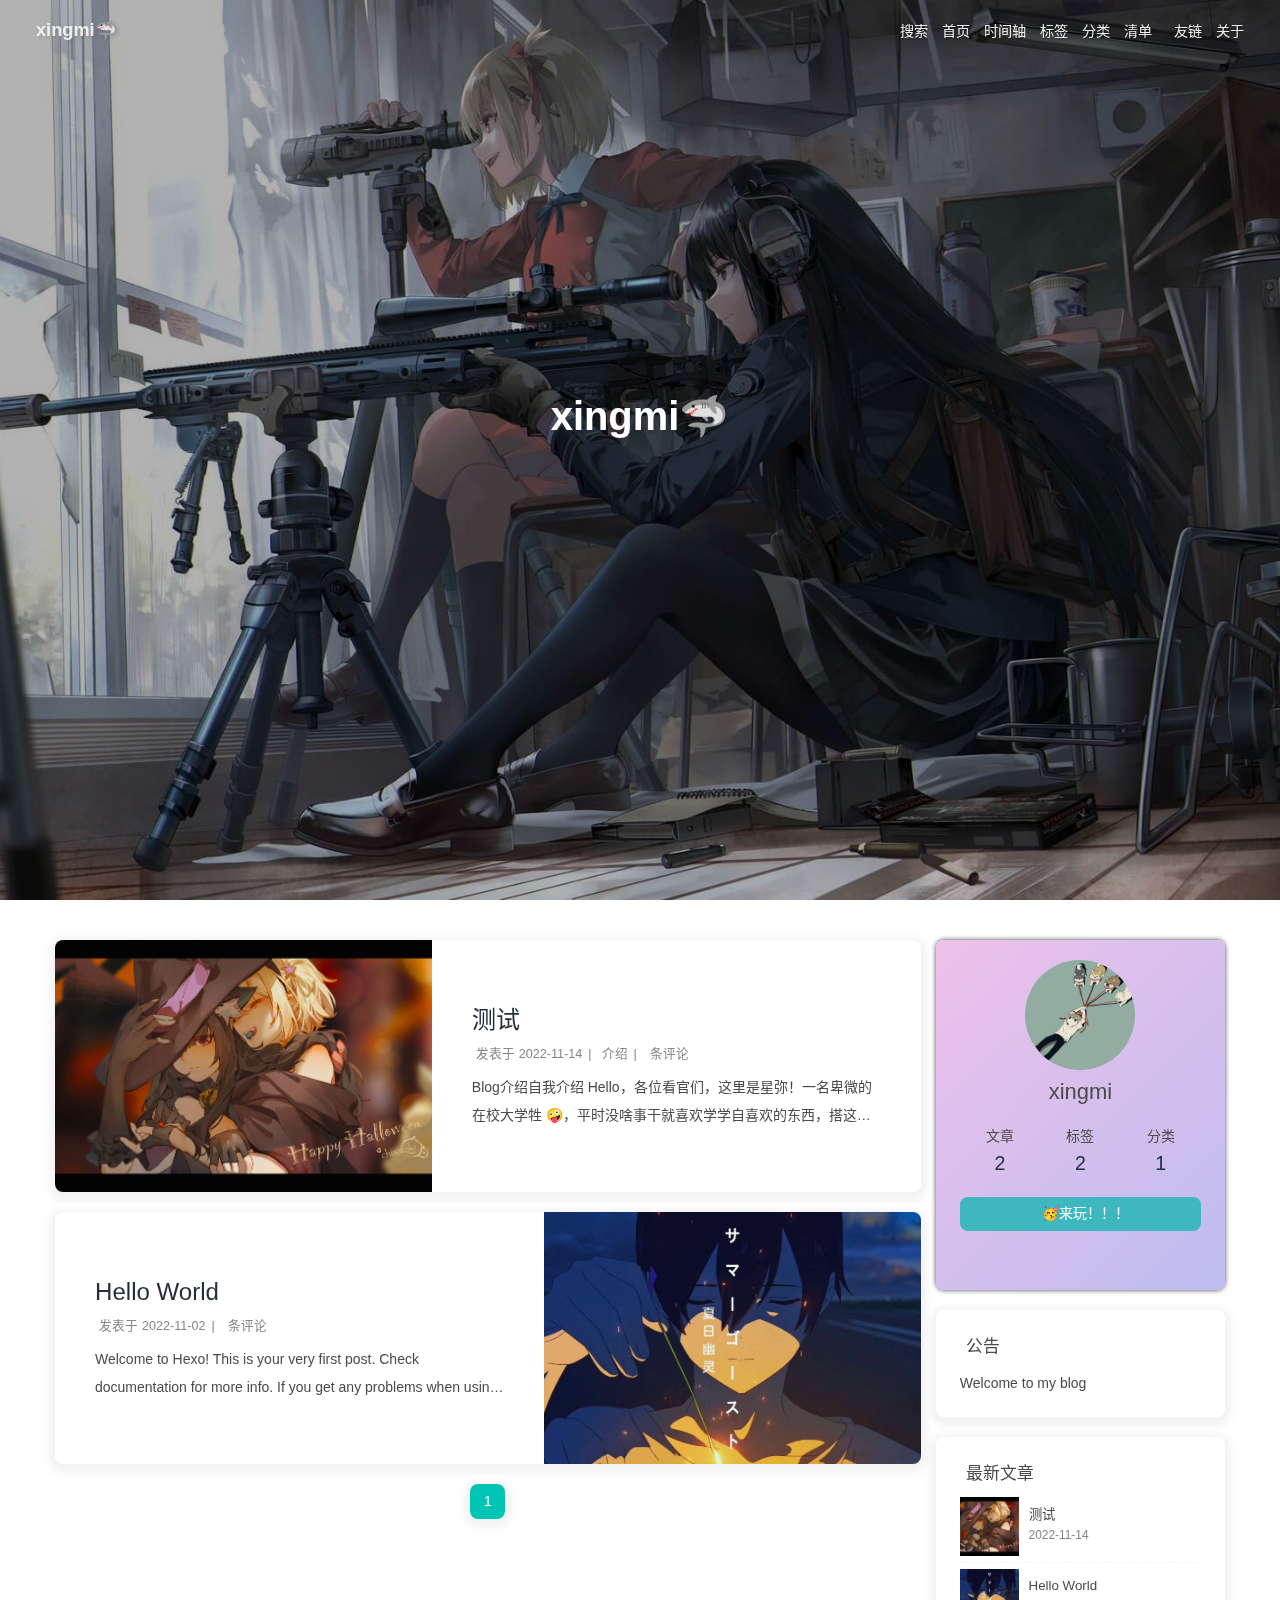
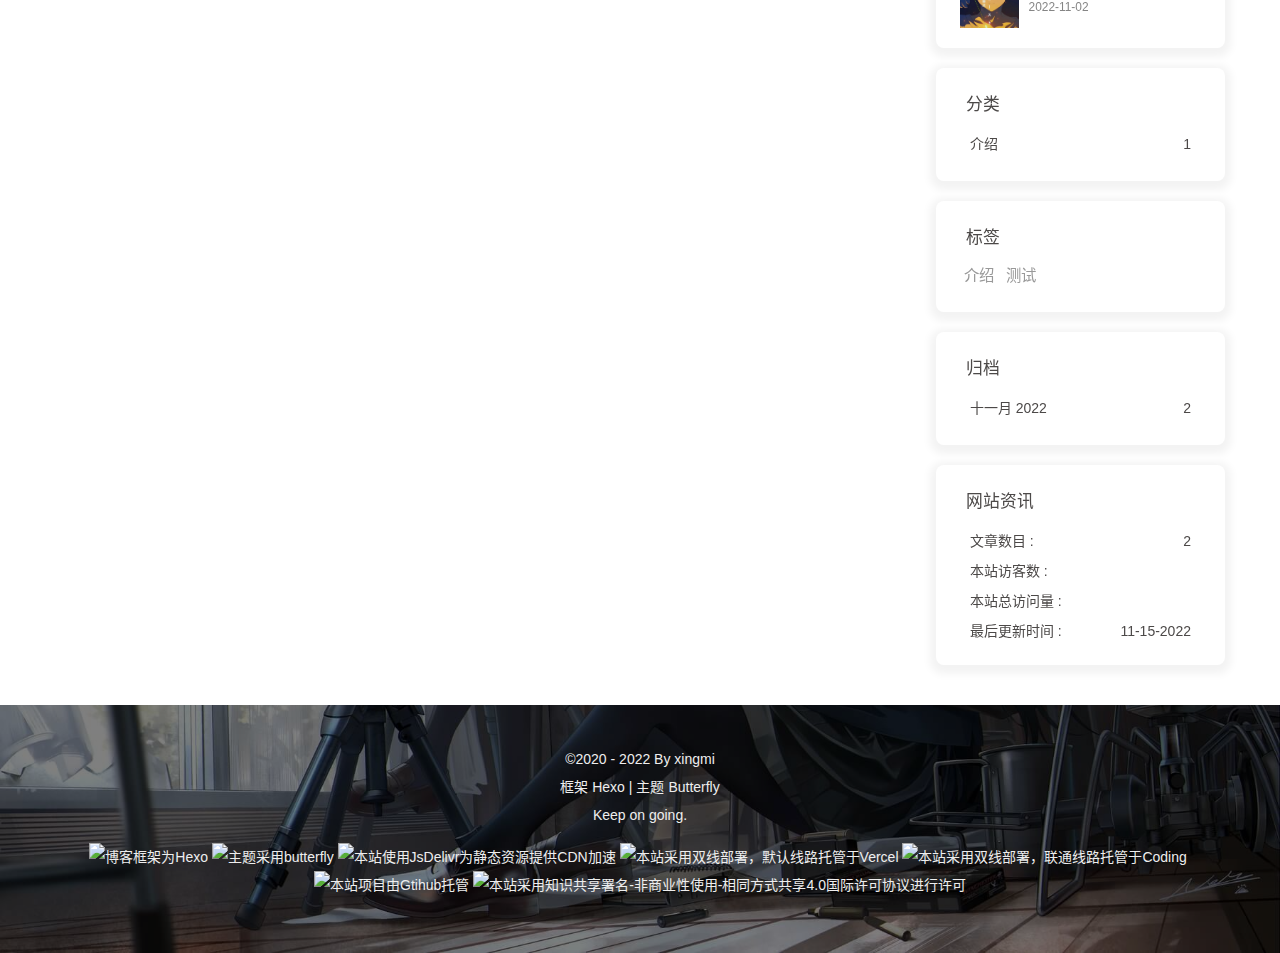
==== commit cfea01a1: "Site updated: 2022-11-15 23:49:14" ====
--- a/index.html
+++ b/index.html
@@ -1 +1 @@
-<!DOCTYPE html><html lang="zh-CN" data-theme="light"><head><meta charset="UTF-8"><meta http-equiv="X-UA-Compatible" content="IE=edge"><meta name="viewport" content="width=device-width,initial-scale=1,maximum-scale=1,user-scalable=no"><title>xingmi🦈</title><meta name="author" content="xingmi"><meta name="copyright" content="xingmi"><meta name="format-detection" content="telephone=no"><meta name="theme-color" content="#ffffff"><meta property="og:type" content="website"><meta property="og:title" content="xingmi🦈"><meta property="og:url" content="http://www.hoximi.cn/index.html"><meta property="og:site_name" content="xingmi🦈"><meta property="og:locale" content="zh_CN"><meta property="og:image" content="http://www.hoximi.cn/img/avatar.jpg"><meta property="article:author" content="xingmi"><meta name="twitter:card" content="summary"><meta name="twitter:image" content="http://www.hoximi.cn/img/avatar.jpg"><link rel="shortcut icon" href="/img/favicon.png"><link rel="canonical" href="http://www.hoximi.cn/"><link rel="preconnect" href="//cdn.jsdelivr.net"><link rel="preconnect" href="//busuanzi.ibruce.info"><link rel="stylesheet" href="/css/index.css"><link rel="stylesheet" href="https://cdn.jsdelivr.net/npm/@fortawesome/fontawesome-free/css/all.min.css" media="print" onload='this.media="all"'><link rel="stylesheet" href="https://cdn.jsdelivr.net/npm/@fancyapps/ui/dist/fancybox.min.css" media="print" onload='this.media="all"'><script>const GLOBAL_CONFIG={root:"/",algolia:void 0,localSearch:{path:"/search.xml",preload:!1,languages:{hits_empty:"找不到您查询的内容：${query}"}},translate:{defaultEncoding:2,translateDelay:0,msgToTraditionalChinese:"繁",msgToSimplifiedChinese:"简"},noticeOutdate:void 0,highlight:{plugin:"highlighjs",highlightCopy:!0,highlightLang:!0,highlightHeightLimit:!1},copy:{success:"复制成功",error:"复制错误",noSupport:"浏览器不支持"},relativeDate:{homepage:!1,post:!1},runtime:"",date_suffix:{just:"刚刚",min:"分钟前",hour:"小时前",day:"天前",month:"个月前"},copyright:void 0,lightbox:"fancybox",Snackbar:void 0,source:{justifiedGallery:{js:"https://cdn.jsdelivr.net/npm/flickr-justified-gallery/dist/fjGallery.min.js",css:"https://cdn.jsdelivr.net/npm/flickr-justified-gallery/dist/fjGallery.min.css"}},isPhotoFigcaption:!1,islazyload:!1,isAnchor:!1}</script><script id="config-diff">var GLOBAL_CONFIG_SITE={title:"xingmi🦈",isPost:!1,isHome:!0,isHighlightShrink:!1,isToc:!1,postUpdate:"2022-11-14 22:49:27"}</script><noscript><style>#nav{opacity:1}.justified-gallery img{opacity:1}#post-meta time,#recent-posts time{display:inline!important}</style></noscript><script>(e=>{e.saveToLocal={set:function(e,t,o){if(0===o)return;const a=864e5*o,c={value:t,expiry:(new Date).getTime()+a};localStorage.setItem(e,JSON.stringify(c))},get:function(e){const t=localStorage.getItem(e);if(!t)return;const o=JSON.parse(t);if(!((new Date).getTime()>o.expiry))return o.value;localStorage.removeItem(e)}},e.getScript=e=>new Promise(((t,o)=>{const a=document.createElement("script");a.src=e,a.async=!0,a.onerror=o,a.onload=a.onreadystatechange=function(){const e=this.readyState;e&&"loaded"!==e&&"complete"!==e||(a.onload=a.onreadystatechange=null,t())},document.head.appendChild(a)})),e.activateDarkMode=function(){document.documentElement.setAttribute("data-theme","dark"),null!==document.querySelector('meta[name="theme-color"]')&&document.querySelector('meta[name="theme-color"]').setAttribute("content","#0d0d0d")},e.activateLightMode=function(){document.documentElement.setAttribute("data-theme","light"),null!==document.querySelector('meta[name="theme-color"]')&&document.querySelector('meta[name="theme-color"]').setAttribute("content","#ffffff")};const t=saveToLocal.get("theme"),o=window.matchMedia("(prefers-color-scheme: dark)").matches,a=window.matchMedia("(prefers-color-scheme: light)").matches,c=window.matchMedia("(prefers-color-scheme: no-preference)").matches,n=!o&&!a&&!c;if(void 0===t){if(a)activateLightMode();else if(o)activateDarkMode();else if(c||n){const e=(new Date).getHours();e<=6||e>=18?activateDarkMode():activateLightMode()}window.matchMedia("(prefers-color-scheme: dark)").addListener((function(e){void 0===saveToLocal.get("theme")&&(e.matches?activateDarkMode():activateLightMode())}))}else"light"===t?activateLightMode():activateDarkMode();const i=saveToLocal.get("aside-status");void 0!==i&&("hide"===i?document.documentElement.classList.add("hide-aside"):document.documentElement.classList.remove("hide-aside"));/iPad|iPhone|iPod|Macintosh/.test(navigator.userAgent)&&document.documentElement.classList.add("apple")})(window)</script><link rel="stylesheet" href="/css/custom.css" media="defer" onload='this.media="all"'><link rel="stylesheet" href="/css/rightMenu.css"><link rel="stylesheet" href="https://npm.elemecdn.com/hexo-butterfly-categories-card@1.0.0/lib/categorybar.css"><link rel="stylesheet" href="https://cdn.jsdelivr.net/gh/Zfour/Butterfly-double-row-display@1.00/cardlistpost.min.css"><style>#recent-posts>.recent-post-item>.recent-post-info>.article-meta-wrap>.tags:before{content:"\A";white-space:pre}#recent-posts>.recent-post-item>.recent-post-info>.article-meta-wrap>.tags>.article-meta__separator{display:none}</style><link rel="stylesheet" href="https://npm.elemecdn.com/hexo-butterfly-wowjs/lib/animate.min.css" media="print" onload='this.media="screen"'><link rel="stylesheet" href="https://npm.elemecdn.com/hexo-butterfly-swiper/lib/swiper.min.css" media="print" onload='this.media="all"'><link rel="stylesheet" href="https://npm.elemecdn.com/hexo-butterfly-swiper/lib/swiperstyle.css" media="print" onload='this.media="all"'><meta name="generator" content="Hexo 6.3.0"></head><body><div id="loading-box"><div class="loading-left-bg"></div><div class="loading-right-bg"></div><div class="spinner-box"><div class="configure-border-1"><div class="configure-core"></div></div><div class="configure-border-2"><div class="configure-core"></div></div><div class="loading-word">加载中...</div></div></div><script>const preloader={endLoading:()=>{document.body.style.overflow="auto",document.getElementById("loading-box").classList.add("loaded")},initLoading:()=>{document.body.style.overflow="",document.getElementById("loading-box").classList.remove("loaded")}};window.addEventListener("load",(()=>{preloader.endLoading()}))</script><div id="web_bg"></div><div id="sidebar"><div id="menu-mask"></div><div id="sidebar-menus"><div class="avatar-img is-center"><img src="/img/avatar.jpg" onerror='onerror=null,src="/img/friend_404.gif"' alt="avatar"></div><div class="sidebar-site-data site-data is-center"><a href="/archives/"><div class="headline">文章</div><div class="length-num">2</div></a><a href="/tags/"><div class="headline">标签</div><div class="length-num">2</div></a><a href="/categories/"><div class="headline">分类</div><div class="length-num">1</div></a></div><hr><div class="menus_items"><div class="menus_item"><a class="site-page" href="/"><i class="fa-fw fas fa-home"></i> <span>首页</span></a></div><div class="menus_item"><a class="site-page" href="/archives/"><i class="fa-fw fas fa-archive"></i> <span>时间轴</span></a></div><div class="menus_item"><a class="site-page" href="/tags/"><i class="fa-fw fas fa-tags"></i> <span>标签</span></a></div><div class="menus_item"><a class="site-page" href="/categories/"><i class="fa-fw fas fa-folder-open"></i> <span>分类</span></a></div><div class="menus_item"><a class="site-page group" href="javascript:void(0);"><i class="fa-fw fas fa-list"></i> <span>清单</span><i class="fas fa-chevron-down"></i></a><ul class="menus_item_child"><li><a class="site-page child" href="/music/"><i class="fa-fw fas fa-music"></i> <span>音乐</span></a></li><li><a class="site-page child" href="/movies/"><i class="fa-fw fas fa-video"></i> <span>电影</span></a></li></ul></div><div class="menus_item"><a class="site-page" href="/link/"><i class="fa-fw fas fa-link"></i> <span>友链</span></a></div><div class="menus_item"><a class="site-page" href="/about/"><i class="fa-fw fas fa-heart"></i> <span>关于</span></a></div></div></div></div><div class="page" id="body-wrap"><header class="full_page" id="page-header" style="background-image:url('/img/index.jpg')"><nav id="nav"><span id="blog_name"><a id="site-name" href="/">xingmi🦈</a></span><div id="menus"><div id="search-button"><a class="site-page social-icon search"><i class="fas fa-search fa-fw"></i> <span>搜索</span></a></div><div class="menus_items"><div class="menus_item"><a class="site-page" href="/"><i class="fa-fw fas fa-home"></i> <span>首页</span></a></div><div class="menus_item"><a class="site-page" href="/archives/"><i class="fa-fw fas fa-archive"></i> <span>时间轴</span></a></div><div class="menus_item"><a class="site-page" href="/tags/"><i class="fa-fw fas fa-tags"></i> <span>标签</span></a></div><div class="menus_item"><a class="site-page" href="/categories/"><i class="fa-fw fas fa-folder-open"></i> <span>分类</span></a></div><div class="menus_item"><a class="site-page group" href="javascript:void(0);"><i class="fa-fw fas fa-list"></i> <span>清单</span><i class="fas fa-chevron-down"></i></a><ul class="menus_item_child"><li><a class="site-page child" href="/music/"><i class="fa-fw fas fa-music"></i> <span>音乐</span></a></li><li><a class="site-page child" href="/movies/"><i class="fa-fw fas fa-video"></i> <span>电影</span></a></li></ul></div><div class="menus_item"><a class="site-page" href="/link/"><i class="fa-fw fas fa-link"></i> <span>友链</span></a></div><div class="menus_item"><a class="site-page" href="/about/"><i class="fa-fw fas fa-heart"></i> <span>关于</span></a></div></div><div id="toggle-menu"><a class="site-page"><i class="fas fa-bars fa-fw"></i></a></div></div></nav><div id="site-info"><h1 id="site-title">xingmi🦈</h1><div id="site-subtitle"><span id="subtitle"></span></div><div id="site_social_icons"><a class="social-icon" href="https://github.com/sky233" target="_blank" title="Github"><i class="fab fa-github"></i></a></div></div><div id="scroll-down"><i class="fas fa-angle-down scroll-down-effects"></i></div></header><main class="layout" id="content-inner"><div class="recent-posts" id="recent-posts"><div class="recent-post-item"><div class="post_cover left"><a href="/2022/11/14/%E2%80%9D%E6%B5%8B%E8%AF%95%E2%80%9C/" title="测试"><img class="post_bg" src="/img/tag.jpg" onerror='this.onerror=null,this.src="/img/404.jpg"' alt="测试"></a></div><div class="recent-post-info"><a class="article-title" href="/2022/11/14/%E2%80%9D%E6%B5%8B%E8%AF%95%E2%80%9C/" title="测试">测试</a><div class="article-meta-wrap"><span class="post-meta-date"><i class="far fa-calendar-alt"></i><span class="article-meta-label">发表于</span><time datetime="2022-11-14T11:50:48.000Z" title="发表于 2022-11-14 19:50:48">2022-11-14</time></span><span class="article-meta"><span class="article-meta-separator">|</span><i class="fas fa-inbox"></i><a class="article-meta__categories" href="/categories/%E4%BB%8B%E7%BB%8D/">介绍</a></span></div><div class="content">Blog介绍自我介绍 Hello，各位看官们，这里是星弥！一名卑微的在校大学牲 🤪，平时没啥事干就喜欢学学自喜欢的东西，搭这个博客也纯属是对这个感兴趣哈哈哈哈。也希望能够认识更多的伙伴们！🥳🥳🥳 网站介绍 非常高兴大家可以来我的博客玩，我在这里会发布一些自己平时学习时的笔记，偶尔也会制作一些教程，本博客主要的文章方向会有编程语言，渗透，逆向，和一些网络相关的内容，大多时候就是用来自己做笔记的。有任何问题都可以给我留言，我也会及时回复大家，希望大家在我的网站能度过一个快乐的时间。:laughing: 最后 有问题记得给我留言哦，网站也会持续进行更新的嘿嘿！Wish you can have a nice day ! 🌹🌹🌹</div></div></div><div class="recent-post-item"><div class="post_cover right"><a href="/2022/11/02/hello-world/" title="Hello World"><img class="post_bg" src="/img/default.jpg" onerror='this.onerror=null,this.src="/img/404.jpg"' alt="Hello World"></a></div><div class="recent-post-info"><a class="article-title" href="/2022/11/02/hello-world/" title="Hello World">Hello World</a><div class="article-meta-wrap"><span class="post-meta-date"><i class="far fa-calendar-alt"></i><span class="article-meta-label">发表于</span><time datetime="2022-11-02T11:09:13.712Z" title="发表于 2022-11-02 19:09:13">2022-11-02</time></span></div><div class="content">Welcome to Hexo! This is your very first post. Check documentation for more info. If you get any problems when using Hexo, you can find the answer in troubleshooting or you can ask me on GitHub. Quick StartCreate a new post1$ hexo new &quot;My New Post&quot; More info: Writing Run server1$ hexo server More info: Server Generate static files1$ hexo generate More info: Generating Deploy to remote sites1$ hexo deploy More info: Deployment</div></div></div><nav id="pagination"><div class="pagination"><span class="page-number current">1</span></div></nav></div><div class="aside-content" id="aside-content"><div class="card-widget card-info"><div class="is-center"><div class="avatar-img"><img src="/img/avatar.jpg" onerror='this.onerror=null,this.src="/img/friend_404.gif"' alt="avatar"></div><div class="author-info__name">xingmi</div><div class="author-info__description"></div></div><div class="card-info-data site-data is-center"><a href="/archives/"><div class="headline">文章</div><div class="length-num">2</div></a><a href="/tags/"><div class="headline">标签</div><div class="length-num">2</div></a><a href="/categories/"><div class="headline">分类</div><div class="length-num">1</div></a></div><a id="card-info-btn" target="_blank" rel="noopener" href="https://github.com/sky233"><i></i><span>🥳来玩！！！</span></a><div class="card-info-social-icons is-center"><a class="social-icon" href="https://github.com/sky233" target="_blank" title="Github"><i class="fab fa-github"></i></a></div></div><div class="card-widget card-announcement"><div class="item-headline"><i class="fas fa-bullhorn fa-shake"></i><span>公告</span></div><div class="announcement_content">Welcome to my blog</div></div><div class="sticky_layout"><div class="card-widget card-recent-post"><div class="item-headline"><i class="fas fa-history"></i><span>最新文章</span></div><div class="aside-list"><div class="aside-list-item"><a class="thumbnail" href="/2022/11/14/%E2%80%9D%E6%B5%8B%E8%AF%95%E2%80%9C/" title="测试"><img src="/img/tag.jpg" onerror='this.onerror=null,this.src="/img/404.jpg"' alt="测试"></a><div class="content"><a class="title" href="/2022/11/14/%E2%80%9D%E6%B5%8B%E8%AF%95%E2%80%9C/" title="测试">测试</a><time datetime="2022-11-14T11:50:48.000Z" title="发表于 2022-11-14 19:50:48">2022-11-14</time></div></div><div class="aside-list-item"><a class="thumbnail" href="/2022/11/02/hello-world/" title="Hello World"><img src="/img/default.jpg" onerror='this.onerror=null,this.src="/img/404.jpg"' alt="Hello World"></a><div class="content"><a class="title" href="/2022/11/02/hello-world/" title="Hello World">Hello World</a><time datetime="2022-11-02T11:09:13.712Z" title="发表于 2022-11-02 19:09:13">2022-11-02</time></div></div></div></div><div class="card-widget card-categories"><div class="item-headline"><i class="fas fa-folder-open"></i> <span>分类</span></div><ul class="card-category-list" id="aside-cat-list"><li class="card-category-list-item"><a class="card-category-list-link" href="/categories/%E4%BB%8B%E7%BB%8D/"><span class="card-category-list-name">介绍</span><span class="card-category-list-count">1</span></a></li></ul></div><div class="card-widget card-tags"><div class="item-headline"><i class="fas fa-tags"></i><span>标签</span></div><div class="card-tag-cloud"><a href="/tags/%E4%BB%8B%E7%BB%8D/" style="font-size:1.1em;color:#999">介绍</a> <a href="/tags/%E6%B5%8B%E8%AF%95/" style="font-size:1.1em;color:#999">测试</a></div></div><div class="card-widget card-archives"><div class="item-headline"><i class="fas fa-archive"></i><span>归档</span></div><ul class="card-archive-list"><li class="card-archive-list-item"><a class="card-archive-list-link" href="/archives/2022/11/"><span class="card-archive-list-date">十一月 2022</span><span class="card-archive-list-count">2</span></a></li></ul></div><div class="card-widget card-webinfo"><div class="item-headline"><i class="fas fa-chart-line"></i><span>网站资讯</span></div><div class="webinfo"><div class="webinfo-item"><div class="item-name">文章数目 :</div><div class="item-count">2</div></div><div class="webinfo-item"><div class="item-name">本站访客数 :</div><div class="item-count" id="busuanzi_value_site_uv"><i class="fa-solid fa-spinner fa-spin"></i></div></div><div class="webinfo-item"><div class="item-name">本站总访问量 :</div><div class="item-count" id="busuanzi_value_site_pv"><i class="fa-solid fa-spinner fa-spin"></i></div></div><div class="webinfo-item"><div class="item-name">最后更新时间 :</div><div class="item-count" id="last-push-date" data-lastpushdate="2022-11-14T14:49:27.867Z"><i class="fa-solid fa-spinner fa-spin"></i></div></div></div></div></div></div></main><footer id="footer" style="background-image:url('/img/index.jpg')"><div id="footer-wrap"><div class="copyright">&copy;2020 - 2022 By xingmi</div><div class="framework-info"><span>框架</span> <a target="_blank" rel="noopener" href="https://hexo.io">Hexo</a><span class="footer-separator">|</span><span>主题</span> <a target="_blank" rel="noopener" href="https://github.com/jerryc127/hexo-theme-butterfly">Butterfly</a></div><div class="footer_custom_text">Keep on going.<p><a target="_blank" href="https://hexo.io/"><img src="https://img.shields.io/badge/Frame-Hexo-blue?style=flat&logo=hexo" title="博客框架为Hexo"></a>&nbsp;<a target="_blank" href="https://butterfly.js.org/"><img src="https://img.shields.io/badge/Theme-Butterfly-6513df?style=flat&logo=bitdefender" title="主题采用butterfly"></a>&nbsp;<a target="_blank" href="https://www.jsdelivr.com/"><img src="https://img.shields.io/badge/CDN-jsDelivr-orange?style=flat&logo=jsDelivr" title="本站使用JsDelivr为静态资源提供CDN加速"></a>&nbsp;<a target="_blank" href="https://vercel.com/"><img src="https://img.shields.io/badge/Hosted-Vervel-brightgreen?style=flat&logo=Vercel" title="本站采用双线部署，默认线路托管于Vercel"></a>&nbsp;<a target="_blank" href="https://vercel.com/"><img src="https://img.shields.io/badge/Hosted-Coding-0cedbe?style=flat&logo=Codio" title="本站采用双线部署，联通线路托管于Coding"></a>&nbsp;<a target="_blank" href="https://github.com/"><img src="https://img.shields.io/badge/Source-Github-d021d6?style=flat&logo=GitHub" title="本站项目由Gtihub托管"></a>&nbsp;<a target="_blank" href="http://creativecommons.org/licenses/by-nc-sa/4.0/"><img src="https://img.shields.io/badge/Copyright-BY--NC--SA%204.0-d42328?style=flat&logo=Claris" title="本站采用知识共享署名-非商业性使用-相同方式共享4.0国际许可协议进行许可"></a></p></div></div></footer></div><div id="rightside"><div id="rightside-config-hide"><button id="translateLink" type="button" title="简繁转换">繁</button><button id="darkmode" type="button" title="浅色和深色模式转换"><i class="fas fa-adjust"></i></button><button id="hide-aside-btn" type="button" title="单栏和双栏切换"><i class="fas fa-arrows-alt-h"></i></button></div><div id="rightside-config-show"><button id="rightside_config" type="button" title="设置"><i class="fas fa-cog fa-spin"></i></button><button id="go-up" type="button" title="回到顶部"><i class="fas fa-arrow-up"></i></button></div></div><div id="local-search"><div class="search-dialog"><nav class="search-nav"><span class="search-dialog-title">搜索</span><span id="loading-status"></span><button class="search-close-button"><i class="fas fa-times"></i></button></nav><div class="is-center" id="loading-database"><i class="fas fa-spinner fa-pulse"></i> <span>数据库加载中</span></div><div class="search-wrap"><div id="local-search-input"><div class="local-search-box"><input class="local-search-box--input" placeholder="搜索文章" type="text"></div></div><hr><div id="local-search-results"></div></div></div><div id="search-mask"></div></div><div id="rightMenu"><div class="rightMenu-group rightMenu-small"><div class="rightMenu-item" id="menu-backward"><i class="fa-solid fa-arrow-left"></i></div><div class="rightMenu-item" id="menu-forward"><i class="fa-solid fa-arrow-right"></i></div><div class="rightMenu-item" id="menu-refresh"><i class="fa-solid fa-arrow-rotate-right"></i></div><div class="rightMenu-item" id="menu-home"><i class="fa-solid fa-house"></i></div></div><div class="rightMenu-group rightMenu-line rightMenuOther"><a class="rightMenu-item menu-link" href="/archives/"><i class="fa-solid fa-archive"></i><span>文章归档</span></a><a class="rightMenu-item menu-link" href="/categories/"><i class="fa-solid fa-folder-open"></i><span>文章分类</span></a><a class="rightMenu-item menu-link" href="/tags/"><i class="fa-solid fa-tags"></i><span>文章标签</span></a></div><div class="rightMenu-group rightMenu-line rightMenuNormal"><a class="rightMenu-item menu-link" id="menu-radompage" href="/random/index.html"><i class="fa-solid fa-shoe-prints"></i><span>随便逛逛</span></a><div class="rightMenu-item" id="menu-translate"><i class="fa-solid fa-earth-asia"></i><span>繁简切换</span></div><div class="rightMenu-item" id="menu-darkmode"><i class="fa-solid fa-moon"></i><span>切换模式</span></div></div></div><div id="rightmenu-mask"></div><div><script src="/js/utils.js"></script><script src="/js/main.js"></script><script src="/js/tw_cn.js"></script><script src="https://cdn.jsdelivr.net/npm/@fancyapps/ui/dist/fancybox.umd.min.js"></script><script src="/js/search/local-search.js"></script><div class="js-pjax"><script>function subtitleType(){window.typed=new Typed("#subtitle",{strings:["Welcome to xingmi の home ! 🌹🌹😻","Hope you can have a good time here ! 🍥🍥🍥"],startDelay:300,typeSpeed:150,loop:!0,backSpeed:50})}"function"==typeof Typed?subtitleType():getScript("https://cdn.jsdelivr.net/npm/typed.js/lib/typed.min.js").then(subtitleType)</script></div><script defer src="/js/light.js"></script><script defer src="https://npm.elemecdn.com/jquery@latest/dist/jquery.min.js"></script><script defer data-pjax src="/js/rightMenu.js"></script><script src="https://cdn.jsdelivr.net/npm/butterfly-extsrc/dist/activate-power-mode.min.js"></script><script>POWERMODE.colorful=!0,POWERMODE.shake=!1,POWERMODE.mobile=!1,document.body.addEventListener("input",POWERMODE)</script><script id="click-heart" src="https://cdn.jsdelivr.net/npm/butterfly-extsrc/dist/click-heart.min.js" async mobile="true"></script><script src="//code.tidio.co/1slvmtieyw1qpi7j1su9sk3aglqo4xjx.js" async></script><script async data-pjax src="//busuanzi.ibruce.info/busuanzi/2.3/busuanzi.pure.mini.js"></script></div><script data-pjax>function butterfly_categories_card_injector_config(){var t=document.getElementById("recent-posts");console.log("已挂载butterfly_categories_card"),t.insertAdjacentHTML("afterbegin",'<style>li.categoryBar-list-item{width:32.3%;}.categoryBar-list{max-height: 190px;overflow:auto;}.categoryBar-list::-webkit-scrollbar{width:0!important}@media screen and (max-width: 650px){.categoryBar-list{max-height: 160px;}}</style><div class="recent-post-item" style="height:auto;width:100%;padding:0px;"><div id="categoryBar"><ul class="categoryBar-list"><li class="categoryBar-list-item" style="background:url(/img/tag.jpg);"> <a class="categoryBar-list-link" href="categories/介绍/">介绍</a><span class="categoryBar-list-count">1</span><span class="categoryBar-list-descr">介绍</span></li></ul></div></div>')}document.getElementById("recent-posts")&&"/"===location.pathname&&butterfly_categories_card_injector_config()</script><div class="js-pjax"><script async>for(var arr=document.getElementsByClassName("recent-post-item"),i=0;i<arr.length;i++)arr[i].classList.add("wow"),arr[i].classList.add("animate__zoomIn"),arr[i].setAttribute("data-wow-duration","2s"),arr[i].setAttribute("data-wow-delay","1s"),arr[i].setAttribute("data-wow-offset","100"),arr[i].setAttribute("data-wow-iteration","2")</script><script async>for(var arr=document.getElementsByClassName("card-widget"),i=0;i<arr.length;i++)arr[i].classList.add("wow"),arr[i].classList.add("animate__zoomIn"),arr[i].setAttribute("data-wow-duration",""),arr[i].setAttribute("data-wow-delay",""),arr[i].setAttribute("data-wow-offset",""),arr[i].setAttribute("data-wow-iteration","")</script></div><script defer src="https://npm.elemecdn.com/hexo-butterfly-wowjs/lib/wow.min.js"></script><script defer src="https://npm.elemecdn.com/hexo-butterfly-wowjs/lib/wow_init.js"></script><script data-pjax>function butterfly_swiper_injector_config(){var i=document.getElementById("recent-posts");console.log("已挂载butterfly_swiper"),i.insertAdjacentHTML("afterbegin",'<div class="recent-post-item" style="height: auto;width: 100%"><div class="blog-slider swiper-container-fade swiper-container-horizontal" id="swiper_container"><div class="blog-slider__wrp swiper-wrapper" style="transition-duration: 0ms;"><div class="blog-slider__item swiper-slide" style="width: 750px; opacity: 1; transform: translate3d(0px, 0px, 0px); transition-duration: 0ms;"><a class="blog-slider__img" href="2022/11/02/hello-world/" alt=""><img width="48" height="48" src="/img/default.jpg" alt="" onerror="this.src=https://unpkg.zhimg.com/akilar-candyassets/image/loading.gif; this.onerror = null;"/></a><div class="blog-slider__content"><span class="blog-slider__code">2022-11-02</span><a class="blog-slider__title" href="2022/11/02/hello-world/" alt="">Hello World</a><div class="blog-slider__text">Hello World</div><a class="blog-slider__button" href="2022/11/02/hello-world/" alt="">详情   </a></div></div><div class="blog-slider__item swiper-slide" style="width: 750px; opacity: 1; transform: translate3d(0px, 0px, 0px); transition-duration: 0ms;"><a class="blog-slider__img" href="2022/11/14/”测试“/" alt=""><img width="48" height="48" src="/img/tag.jpg" alt="" onerror="this.src=https://unpkg.zhimg.com/akilar-candyassets/image/loading.gif; this.onerror = null;"/></a><div class="blog-slider__content"><span class="blog-slider__code">2022-11-14</span><a class="blog-slider__title" href="2022/11/14/”测试“/" alt="">测试</a><div class="blog-slider__text">测试</div><a class="blog-slider__button" href="2022/11/14/”测试“/" alt="">详情   </a></div></div></div><div class="blog-slider__pagination swiper-pagination-clickable swiper-pagination-bullets"></div></div></div>')}for(var elist="undefined".split(","),cpage=location.pathname,epage="/",flag=0,i=0;i<elist.length;i++)cpage.includes(elist[i])&&flag++;("all"===epage&&0==flag||epage===cpage)&&butterfly_swiper_injector_config()</script><script defer src="https://npm.elemecdn.com/hexo-butterfly-swiper/lib/swiper.min.js"></script><script defer data-pjax src="https://npm.elemecdn.com/hexo-butterfly-swiper/lib/swiper_init.js"></script></body></html>+<!DOCTYPE html><html lang="zh-CN" data-theme="light"><head><meta charset="UTF-8"><meta http-equiv="X-UA-Compatible" content="IE=edge"><meta name="viewport" content="width=device-width,initial-scale=1,maximum-scale=1,user-scalable=no"><title>xingmi🦈 - hoximi.cn</title><meta name="author" content="xingmi"><meta name="copyright" content="xingmi"><meta name="format-detection" content="telephone=no"><meta name="theme-color" content="#ffffff"><meta property="og:type" content="website"><meta property="og:title" content="xingmi🦈"><meta property="og:url" content="http://www.hoximi.cn/index.html"><meta property="og:site_name" content="xingmi🦈"><meta property="og:locale" content="zh_CN"><meta property="og:image" content="http://www.hoximi.cn/img/avatar.jpg"><meta property="article:author" content="xingmi"><meta name="twitter:card" content="summary"><meta name="twitter:image" content="http://www.hoximi.cn/img/avatar.jpg"><link rel="shortcut icon" href="/img/favicon.png"><link rel="canonical" href="http://www.hoximi.cn/"><link rel="preconnect" href="//cdn.jsdelivr.net"><link rel="preconnect" href="//busuanzi.ibruce.info"><link rel="stylesheet" href="/css/index.css"><link rel="stylesheet" href="https://cdn.jsdelivr.net/npm/@fortawesome/fontawesome-free/css/all.min.css" media="print" onload='this.media="all"'><link rel="stylesheet" href="https://cdn.jsdelivr.net/npm/@fancyapps/ui/dist/fancybox.min.css" media="print" onload='this.media="all"'><script>const GLOBAL_CONFIG={root:"/",algolia:void 0,localSearch:{path:"/search.xml",preload:!1,languages:{hits_empty:"找不到您查询的内容：${query}"}},translate:{defaultEncoding:2,translateDelay:0,msgToTraditionalChinese:"繁",msgToSimplifiedChinese:"简"},noticeOutdate:void 0,highlight:{plugin:"highlighjs",highlightCopy:!0,highlightLang:!0,highlightHeightLimit:!1},copy:{success:"复制成功",error:"复制错误",noSupport:"浏览器不支持"},relativeDate:{homepage:!1,post:!1},runtime:"",date_suffix:{just:"刚刚",min:"分钟前",hour:"小时前",day:"天前",month:"个月前"},copyright:void 0,lightbox:"fancybox",Snackbar:void 0,source:{justifiedGallery:{js:"https://cdn.jsdelivr.net/npm/flickr-justified-gallery/dist/fjGallery.min.js",css:"https://cdn.jsdelivr.net/npm/flickr-justified-gallery/dist/fjGallery.min.css"}},isPhotoFigcaption:!1,islazyload:!1,isAnchor:!1}</script><script id="config-diff">var GLOBAL_CONFIG_SITE={title:"xingmi🦈",isPost:!1,isHome:!0,isHighlightShrink:!1,isToc:!1,postUpdate:"2022-11-15 23:48:09"}</script><noscript><style>#nav{opacity:1}.justified-gallery img{opacity:1}#post-meta time,#recent-posts time{display:inline!important}</style></noscript><script>(e=>{e.saveToLocal={set:function(e,t,o){if(0===o)return;const a=864e5*o,c={value:t,expiry:(new Date).getTime()+a};localStorage.setItem(e,JSON.stringify(c))},get:function(e){const t=localStorage.getItem(e);if(!t)return;const o=JSON.parse(t);if(!((new Date).getTime()>o.expiry))return o.value;localStorage.removeItem(e)}},e.getScript=e=>new Promise(((t,o)=>{const a=document.createElement("script");a.src=e,a.async=!0,a.onerror=o,a.onload=a.onreadystatechange=function(){const e=this.readyState;e&&"loaded"!==e&&"complete"!==e||(a.onload=a.onreadystatechange=null,t())},document.head.appendChild(a)})),e.activateDarkMode=function(){document.documentElement.setAttribute("data-theme","dark"),null!==document.querySelector('meta[name="theme-color"]')&&document.querySelector('meta[name="theme-color"]').setAttribute("content","#0d0d0d")},e.activateLightMode=function(){document.documentElement.setAttribute("data-theme","light"),null!==document.querySelector('meta[name="theme-color"]')&&document.querySelector('meta[name="theme-color"]').setAttribute("content","#ffffff")};const t=saveToLocal.get("theme"),o=window.matchMedia("(prefers-color-scheme: dark)").matches,a=window.matchMedia("(prefers-color-scheme: light)").matches,c=window.matchMedia("(prefers-color-scheme: no-preference)").matches,n=!o&&!a&&!c;if(void 0===t){if(a)activateLightMode();else if(o)activateDarkMode();else if(c||n){const e=(new Date).getHours();e<=6||e>=18?activateDarkMode():activateLightMode()}window.matchMedia("(prefers-color-scheme: dark)").addListener((function(e){void 0===saveToLocal.get("theme")&&(e.matches?activateDarkMode():activateLightMode())}))}else"light"===t?activateLightMode():activateDarkMode();const i=saveToLocal.get("aside-status");void 0!==i&&("hide"===i?document.documentElement.classList.add("hide-aside"):document.documentElement.classList.remove("hide-aside"));/iPad|iPhone|iPod|Macintosh/.test(navigator.userAgent)&&document.documentElement.classList.add("apple")})(window)</script><link rel="stylesheet" href="/css/custom.css" media="defer" onload='this.media="all"'><link rel="stylesheet" href="/css/rightMenu.css"><link rel="stylesheet" href="https://npm.elemecdn.com/hexo-butterfly-swiper/lib/swiper.min.css" media="print" onload='this.media="all"'><link rel="stylesheet" href="https://npm.elemecdn.com/hexo-butterfly-swiper/lib/swiperstyle.css" media="print" onload='this.media="all"'><link rel="stylesheet" href="https://cdn.jsdelivr.net/gh/Zfour/Butterfly-double-row-display@1.00/cardlistpost.min.css"><style>#recent-posts>.recent-post-item>.recent-post-info>.article-meta-wrap>.tags:before{content:"\A";white-space:pre}#recent-posts>.recent-post-item>.recent-post-info>.article-meta-wrap>.tags>.article-meta__separator{display:none}</style><link rel="stylesheet" href="https://npm.elemecdn.com/hexo-butterfly-categories-card@1.0.0/lib/categorybar.css"><link rel="stylesheet" href="https://npm.elemecdn.com/hexo-butterfly-wowjs/lib/animate.min.css" media="print" onload='this.media="screen"'><meta name="generator" content="Hexo 6.3.0"></head><body><div id="loading-box"><div class="loading-left-bg"></div><div class="loading-right-bg"></div><div class="spinner-box"><div class="configure-border-1"><div class="configure-core"></div></div><div class="configure-border-2"><div class="configure-core"></div></div><div class="loading-word">加载中...</div></div></div><script>const preloader={endLoading:()=>{document.body.style.overflow="auto",document.getElementById("loading-box").classList.add("loaded")},initLoading:()=>{document.body.style.overflow="",document.getElementById("loading-box").classList.remove("loaded")}};window.addEventListener("load",(()=>{preloader.endLoading()}))</script><div id="web_bg"></div><div id="sidebar"><div id="menu-mask"></div><div id="sidebar-menus"><div class="avatar-img is-center"><img src="/img/avatar.jpg" onerror='onerror=null,src="/img/friend_404.gif"' alt="avatar"></div><div class="sidebar-site-data site-data is-center"><a href="/archives/"><div class="headline">文章</div><div class="length-num">2</div></a><a href="/tags/"><div class="headline">标签</div><div class="length-num">2</div></a><a href="/categories/"><div class="headline">分类</div><div class="length-num">1</div></a></div><hr><div class="menus_items"><div class="menus_item"><a class="site-page" href="/"><i class="fa-fw fas fa-home"></i> <span>首页</span></a></div><div class="menus_item"><a class="site-page" href="/archives/"><i class="fa-fw fas fa-archive"></i> <span>时间轴</span></a></div><div class="menus_item"><a class="site-page" href="/tags/"><i class="fa-fw fas fa-tags"></i> <span>标签</span></a></div><div class="menus_item"><a class="site-page" href="/categories/"><i class="fa-fw fas fa-folder-open"></i> <span>分类</span></a></div><div class="menus_item"><a class="site-page group" href="javascript:void(0);"><i class="fa-fw fas fa-list"></i> <span>清单</span><i class="fas fa-chevron-down"></i></a><ul class="menus_item_child"><li><a class="site-page child" href="/music/"><i class="fa-fw fas fa-music"></i> <span>音乐</span></a></li><li><a class="site-page child" href="/movies/"><i class="fa-fw fas fa-video"></i> <span>电影</span></a></li></ul></div><div class="menus_item"><a class="site-page" href="/link/"><i class="fa-fw fas fa-link"></i> <span>友链</span></a></div><div class="menus_item"><a class="site-page" href="/about/"><i class="fa-fw fas fa-heart"></i> <span>关于</span></a></div></div></div></div><div class="page" id="body-wrap"><header class="full_page" id="page-header" style="background-image:url('/img/index.jpg')"><nav id="nav"><span id="blog_name"><a id="site-name" href="/">xingmi🦈</a></span><div id="menus"><div id="search-button"><a class="site-page social-icon search"><i class="fas fa-search fa-fw"></i> <span>搜索</span></a></div><div class="menus_items"><div class="menus_item"><a class="site-page" href="/"><i class="fa-fw fas fa-home"></i> <span>首页</span></a></div><div class="menus_item"><a class="site-page" href="/archives/"><i class="fa-fw fas fa-archive"></i> <span>时间轴</span></a></div><div class="menus_item"><a class="site-page" href="/tags/"><i class="fa-fw fas fa-tags"></i> <span>标签</span></a></div><div class="menus_item"><a class="site-page" href="/categories/"><i class="fa-fw fas fa-folder-open"></i> <span>分类</span></a></div><div class="menus_item"><a class="site-page group" href="javascript:void(0);"><i class="fa-fw fas fa-list"></i> <span>清单</span><i class="fas fa-chevron-down"></i></a><ul class="menus_item_child"><li><a class="site-page child" href="/music/"><i class="fa-fw fas fa-music"></i> <span>音乐</span></a></li><li><a class="site-page child" href="/movies/"><i class="fa-fw fas fa-video"></i> <span>电影</span></a></li></ul></div><div class="menus_item"><a class="site-page" href="/link/"><i class="fa-fw fas fa-link"></i> <span>友链</span></a></div><div class="menus_item"><a class="site-page" href="/about/"><i class="fa-fw fas fa-heart"></i> <span>关于</span></a></div></div><div id="toggle-menu"><a class="site-page"><i class="fas fa-bars fa-fw"></i></a></div></div></nav><div id="site-info"><h1 id="site-title">xingmi🦈</h1><div id="site-subtitle"><span id="subtitle"></span></div><div id="site_social_icons"><a class="social-icon" href="https://github.com/sky233" target="_blank" title="Github"><i class="fab fa-github"></i></a></div></div><div id="scroll-down"><i class="fas fa-angle-down scroll-down-effects"></i></div></header><main class="layout" id="content-inner"><div class="recent-posts" id="recent-posts"><div class="recent-post-item"><div class="post_cover left"><a href="/2022/11/14/%E2%80%9D%E6%B5%8B%E8%AF%95%E2%80%9C/" title="测试"><img class="post_bg" src="/img/tag.jpg" onerror='this.onerror=null,this.src="/img/404.jpg"' alt="测试"></a></div><div class="recent-post-info"><a class="article-title" href="/2022/11/14/%E2%80%9D%E6%B5%8B%E8%AF%95%E2%80%9C/" title="测试">测试</a><div class="article-meta-wrap"><span class="post-meta-date"><i class="far fa-calendar-alt"></i><span class="article-meta-label">发表于</span><time datetime="2022-11-14T11:50:48.000Z" title="发表于 2022-11-14 19:50:48">2022-11-14</time></span><span class="article-meta"><span class="article-meta-separator">|</span><i class="fas fa-inbox"></i><a class="article-meta__categories" href="/categories/%E4%BB%8B%E7%BB%8D/">介绍</a></span><span class="article-meta"><span class="article-meta-separator">|</span><i class="fas fa-comments"></i><a class="twikoo-count" href="/2022/11/14/%E2%80%9D%E6%B5%8B%E8%AF%95%E2%80%9C/#post-comment"><i class="fa-solid fa-spinner fa-spin"></i></a> <span class="article-meta-label">条评论</span></span></div><div class="content">Blog介绍自我介绍 Hello，各位看官们，这里是星弥！一名卑微的在校大学牲 🤪，平时没啥事干就喜欢学学自喜欢的东西，搭这个博客也纯属是对这个感兴趣哈哈哈哈。也希望能够认识更多的伙伴们！🥳🥳🥳 网站介绍 非常高兴大家可以来我的博客玩，我在这里会发布一些自己平时学习时的笔记，偶尔也会制作一些教程，本博客主要的文章方向会有编程语言，渗透，逆向，和一些网络相关的内容，大多时候就是用来自己做笔记的。有任何问题都可以给我留言，我也会及时回复大家，希望大家在我的网站能度过一个快乐的时间。:laughing: 最后 有问题记得给我留言哦，网站也会持续进行更新的嘿嘿！Wish you can have a nice day ! 🌹🌹🌹</div></div></div><div class="recent-post-item"><div class="post_cover right"><a href="/2022/11/02/hello-world/" title="Hello World"><img class="post_bg" src="/img/default.jpg" onerror='this.onerror=null,this.src="/img/404.jpg"' alt="Hello World"></a></div><div class="recent-post-info"><a class="article-title" href="/2022/11/02/hello-world/" title="Hello World">Hello World</a><div class="article-meta-wrap"><span class="post-meta-date"><i class="far fa-calendar-alt"></i><span class="article-meta-label">发表于</span><time datetime="2022-11-02T11:09:13.712Z" title="发表于 2022-11-02 19:09:13">2022-11-02</time></span><span class="article-meta"><span class="article-meta-separator">|</span><i class="fas fa-comments"></i><a class="twikoo-count" href="/2022/11/02/hello-world/#post-comment"><i class="fa-solid fa-spinner fa-spin"></i></a> <span class="article-meta-label">条评论</span></span></div><div class="content">Welcome to Hexo! This is your very first post. Check documentation for more info. If you get any problems when using Hexo, you can find the answer in troubleshooting or you can ask me on GitHub. Quick StartCreate a new post1$ hexo new &quot;My New Post&quot; More info: Writing Run server1$ hexo server More info: Server Generate static files1$ hexo generate More info: Generating Deploy to remote sites1$ hexo deploy More info: Deployment</div></div></div><nav id="pagination"><div class="pagination"><span class="page-number current">1</span></div></nav></div><div class="aside-content" id="aside-content"><div class="card-widget card-info"><div class="is-center"><div class="avatar-img"><img src="/img/avatar.jpg" onerror='this.onerror=null,this.src="/img/friend_404.gif"' alt="avatar"></div><div class="author-info__name">xingmi</div><div class="author-info__description"></div></div><div class="card-info-data site-data is-center"><a href="/archives/"><div class="headline">文章</div><div class="length-num">2</div></a><a href="/tags/"><div class="headline">标签</div><div class="length-num">2</div></a><a href="/categories/"><div class="headline">分类</div><div class="length-num">1</div></a></div><a id="card-info-btn" target="_blank" rel="noopener" href="https://github.com/sky233"><i></i><span>🥳来玩！！！</span></a><div class="card-info-social-icons is-center"><a class="social-icon" href="https://github.com/sky233" target="_blank" title="Github"><i class="fab fa-github"></i></a></div></div><div class="card-widget card-announcement"><div class="item-headline"><i class="fas fa-bullhorn fa-shake"></i><span>公告</span></div><div class="announcement_content">Welcome to my blog</div></div><div class="sticky_layout"><div class="card-widget card-recent-post"><div class="item-headline"><i class="fas fa-history"></i><span>最新文章</span></div><div class="aside-list"><div class="aside-list-item"><a class="thumbnail" href="/2022/11/14/%E2%80%9D%E6%B5%8B%E8%AF%95%E2%80%9C/" title="测试"><img src="/img/tag.jpg" onerror='this.onerror=null,this.src="/img/404.jpg"' alt="测试"></a><div class="content"><a class="title" href="/2022/11/14/%E2%80%9D%E6%B5%8B%E8%AF%95%E2%80%9C/" title="测试">测试</a><time datetime="2022-11-14T11:50:48.000Z" title="发表于 2022-11-14 19:50:48">2022-11-14</time></div></div><div class="aside-list-item"><a class="thumbnail" href="/2022/11/02/hello-world/" title="Hello World"><img src="/img/default.jpg" onerror='this.onerror=null,this.src="/img/404.jpg"' alt="Hello World"></a><div class="content"><a class="title" href="/2022/11/02/hello-world/" title="Hello World">Hello World</a><time datetime="2022-11-02T11:09:13.712Z" title="发表于 2022-11-02 19:09:13">2022-11-02</time></div></div></div></div><div class="card-widget card-categories"><div class="item-headline"><i class="fas fa-folder-open"></i> <span>分类</span></div><ul class="card-category-list" id="aside-cat-list"><li class="card-category-list-item"><a class="card-category-list-link" href="/categories/%E4%BB%8B%E7%BB%8D/"><span class="card-category-list-name">介绍</span><span class="card-category-list-count">1</span></a></li></ul></div><div class="card-widget card-tags"><div class="item-headline"><i class="fas fa-tags"></i><span>标签</span></div><div class="card-tag-cloud"><a href="/tags/%E4%BB%8B%E7%BB%8D/" style="font-size:1.1em;color:#999">介绍</a> <a href="/tags/%E6%B5%8B%E8%AF%95/" style="font-size:1.1em;color:#999">测试</a></div></div><div class="card-widget card-archives"><div class="item-headline"><i class="fas fa-archive"></i><span>归档</span></div><ul class="card-archive-list"><li class="card-archive-list-item"><a class="card-archive-list-link" href="/archives/2022/11/"><span class="card-archive-list-date">十一月 2022</span><span class="card-archive-list-count">2</span></a></li></ul></div><div class="card-widget card-webinfo"><div class="item-headline"><i class="fas fa-chart-line"></i><span>网站资讯</span></div><div class="webinfo"><div class="webinfo-item"><div class="item-name">文章数目 :</div><div class="item-count">2</div></div><div class="webinfo-item"><div class="item-name">本站访客数 :</div><div class="item-count" id="busuanzi_value_site_uv"><i class="fa-solid fa-spinner fa-spin"></i></div></div><div class="webinfo-item"><div class="item-name">本站总访问量 :</div><div class="item-count" id="busuanzi_value_site_pv"><i class="fa-solid fa-spinner fa-spin"></i></div></div><div class="webinfo-item"><div class="item-name">最后更新时间 :</div><div class="item-count" id="last-push-date" data-lastpushdate="2022-11-15T15:48:09.031Z"><i class="fa-solid fa-spinner fa-spin"></i></div></div></div></div></div></div></main><footer id="footer" style="background-image:url('/img/index.jpg')"><div id="footer-wrap"><div class="copyright">&copy;2020 - 2022 By xingmi</div><div class="framework-info"><span>框架</span> <a target="_blank" rel="noopener" href="https://hexo.io">Hexo</a><span class="footer-separator">|</span><span>主题</span> <a target="_blank" rel="noopener" href="https://github.com/jerryc127/hexo-theme-butterfly">Butterfly</a></div><div class="footer_custom_text">Keep on going.<p><a target="_blank" href="https://hexo.io/"><img src="https://img.shields.io/badge/Frame-Hexo-blue?style=flat&logo=hexo" title="博客框架为Hexo"></a>&nbsp;<a target="_blank" href="https://butterfly.js.org/"><img src="https://img.shields.io/badge/Theme-Butterfly-6513df?style=flat&logo=bitdefender" title="主题采用butterfly"></a>&nbsp;<a target="_blank" href="https://www.jsdelivr.com/"><img src="https://img.shields.io/badge/CDN-jsDelivr-orange?style=flat&logo=jsDelivr" title="本站使用JsDelivr为静态资源提供CDN加速"></a>&nbsp;<a target="_blank" href="https://vercel.com/"><img src="https://img.shields.io/badge/Hosted-Vervel-brightgreen?style=flat&logo=Vercel" title="本站采用双线部署，默认线路托管于Vercel"></a>&nbsp;<a target="_blank" href="https://vercel.com/"><img src="https://img.shields.io/badge/Hosted-Coding-0cedbe?style=flat&logo=Codio" title="本站采用双线部署，联通线路托管于Coding"></a>&nbsp;<a target="_blank" href="https://github.com/"><img src="https://img.shields.io/badge/Source-Github-d021d6?style=flat&logo=GitHub" title="本站项目由Gtihub托管"></a>&nbsp;<a target="_blank" href="http://creativecommons.org/licenses/by-nc-sa/4.0/"><img src="https://img.shields.io/badge/Copyright-BY--NC--SA%204.0-d42328?style=flat&logo=Claris" title="本站采用知识共享署名-非商业性使用-相同方式共享4.0国际许可协议进行许可"></a></p></div></div></footer></div><div id="rightside"><div id="rightside-config-hide"><button id="translateLink" type="button" title="简繁转换">繁</button><button id="darkmode" type="button" title="浅色和深色模式转换"><i class="fas fa-adjust"></i></button><button id="hide-aside-btn" type="button" title="单栏和双栏切换"><i class="fas fa-arrows-alt-h"></i></button></div><div id="rightside-config-show"><button id="rightside_config" type="button" title="设置"><i class="fas fa-cog fa-spin"></i></button><button id="go-up" type="button" title="回到顶部"><i class="fas fa-arrow-up"></i></button></div></div><div id="local-search"><div class="search-dialog"><nav class="search-nav"><span class="search-dialog-title">搜索</span><span id="loading-status"></span><button class="search-close-button"><i class="fas fa-times"></i></button></nav><div class="is-center" id="loading-database"><i class="fas fa-spinner fa-pulse"></i> <span>数据库加载中</span></div><div class="search-wrap"><div id="local-search-input"><div class="local-search-box"><input class="local-search-box--input" placeholder="搜索文章" type="text"></div></div><hr><div id="local-search-results"></div></div></div><div id="search-mask"></div></div><div id="rightMenu"><div class="rightMenu-group rightMenu-small"><div class="rightMenu-item" id="menu-backward"><i class="fa-solid fa-arrow-left"></i></div><div class="rightMenu-item" id="menu-forward"><i class="fa-solid fa-arrow-right"></i></div><div class="rightMenu-item" id="menu-refresh"><i class="fa-solid fa-arrow-rotate-right"></i></div><div class="rightMenu-item" id="menu-home"><i class="fa-solid fa-house"></i></div></div><div class="rightMenu-group rightMenu-line rightMenuOther"><a class="rightMenu-item menu-link" href="/archives/"><i class="fa-solid fa-archive"></i><span>文章归档</span></a><a class="rightMenu-item menu-link" href="/categories/"><i class="fa-solid fa-folder-open"></i><span>文章分类</span></a><a class="rightMenu-item menu-link" href="/tags/"><i class="fa-solid fa-tags"></i><span>文章标签</span></a></div><div class="rightMenu-group rightMenu-line rightMenuNormal"><a class="rightMenu-item menu-link" id="menu-radompage" href="/random/index.html"><i class="fa-solid fa-shoe-prints"></i><span>随便逛逛</span></a><div class="rightMenu-item" id="menu-translate"><i class="fa-solid fa-earth-asia"></i><span>繁简切换</span></div><div class="rightMenu-item" id="menu-darkmode"><i class="fa-solid fa-moon"></i><span>切换模式</span></div></div></div><div id="rightmenu-mask"></div><div><script src="/js/utils.js"></script><script src="/js/main.js"></script><script src="/js/tw_cn.js"></script><script src="https://cdn.jsdelivr.net/npm/@fancyapps/ui/dist/fancybox.umd.min.js"></script><script src="/js/search/local-search.js"></script><div class="js-pjax"><script>(()=>{const t=()=>{const t=document.querySelectorAll("#recent-posts .article-title");let e=[];return t.forEach((t=>{e.push(t.getAttribute("href"))})),e},e=()=>{const e=()=>{twikoo.getCommentsCount({envId:"https://my-twikoo-sooty.vercel.app/",region:"",urls:t(),includeReply:!1}).then((function(t){document.querySelectorAll("#recent-posts .twikoo-count").forEach(((e,o)=>{e.innerText=t[o].count}))})).catch((function(t){console.log(t)}))};"object"==typeof twikoo?e():getScript("https://cdn.jsdelivr.net/npm/twikoo/dist/twikoo.all.min.js").then(e)};window.pjax?e():window.addEventListener("load",e)})()</script><script>function subtitleType(){window.typed=new Typed("#subtitle",{strings:["Welcome to xingmi の home ! 🌹🌹😻","Hope you can have a good time here ! 🍥🍥🍥"],startDelay:300,typeSpeed:150,loop:!0,backSpeed:50})}"function"==typeof Typed?subtitleType():getScript("https://cdn.jsdelivr.net/npm/typed.js/lib/typed.min.js").then(subtitleType)</script></div><script defer src="/js/light.js"></script><script defer src="https://npm.elemecdn.com/jquery@latest/dist/jquery.min.js"></script><script defer data-pjax src="/js/rightMenu.js"></script><script src="https://cdn.jsdelivr.net/npm/butterfly-extsrc/dist/activate-power-mode.min.js"></script><script>POWERMODE.colorful=!0,POWERMODE.shake=!1,POWERMODE.mobile=!1,document.body.addEventListener("input",POWERMODE)</script><script id="click-heart" src="https://cdn.jsdelivr.net/npm/butterfly-extsrc/dist/click-heart.min.js" async mobile="true"></script><script src="//code.tidio.co/1slvmtieyw1qpi7j1su9sk3aglqo4xjx.js" async></script><script async data-pjax src="//busuanzi.ibruce.info/busuanzi/2.3/busuanzi.pure.mini.js"></script></div><script data-pjax>function butterfly_swiper_injector_config(){var i=document.getElementById("recent-posts");console.log("已挂载butterfly_swiper"),i.insertAdjacentHTML("afterbegin",'<div class="recent-post-item" style="height: auto;width: 100%"><div class="blog-slider swiper-container-fade swiper-container-horizontal" id="swiper_container"><div class="blog-slider__wrp swiper-wrapper" style="transition-duration: 0ms;"><div class="blog-slider__item swiper-slide" style="width: 750px; opacity: 1; transform: translate3d(0px, 0px, 0px); transition-duration: 0ms;"><a class="blog-slider__img" href="2022/11/02/hello-world/" alt=""><img width="48" height="48" src="/img/default.jpg" alt="" onerror="this.src=https://unpkg.zhimg.com/akilar-candyassets/image/loading.gif; this.onerror = null;"/></a><div class="blog-slider__content"><span class="blog-slider__code">2022-11-02</span><a class="blog-slider__title" href="2022/11/02/hello-world/" alt="">Hello World</a><div class="blog-slider__text">Hello World</div><a class="blog-slider__button" href="2022/11/02/hello-world/" alt="">详情   </a></div></div><div class="blog-slider__item swiper-slide" style="width: 750px; opacity: 1; transform: translate3d(0px, 0px, 0px); transition-duration: 0ms;"><a class="blog-slider__img" href="2022/11/14/”测试“/" alt=""><img width="48" height="48" src="/img/tag.jpg" alt="" onerror="this.src=https://unpkg.zhimg.com/akilar-candyassets/image/loading.gif; this.onerror = null;"/></a><div class="blog-slider__content"><span class="blog-slider__code">2022-11-14</span><a class="blog-slider__title" href="2022/11/14/”测试“/" alt="">测试</a><div class="blog-slider__text">测试</div><a class="blog-slider__button" href="2022/11/14/”测试“/" alt="">详情   </a></div></div></div><div class="blog-slider__pagination swiper-pagination-clickable swiper-pagination-bullets"></div></div></div>')}for(var elist="undefined".split(","),cpage=location.pathname,epage="/",flag=0,i=0;i<elist.length;i++)cpage.includes(elist[i])&&flag++;("all"===epage&&0==flag||epage===cpage)&&butterfly_swiper_injector_config()</script><script defer src="https://npm.elemecdn.com/hexo-butterfly-swiper/lib/swiper.min.js"></script><script defer data-pjax src="https://npm.elemecdn.com/hexo-butterfly-swiper/lib/swiper_init.js"></script><script data-pjax>function butterfly_categories_card_injector_config(){var t=document.getElementById("recent-posts");console.log("已挂载butterfly_categories_card"),t.insertAdjacentHTML("afterbegin",'<style>li.categoryBar-list-item{width:32.3%;}.categoryBar-list{max-height: 190px;overflow:auto;}.categoryBar-list::-webkit-scrollbar{width:0!important}@media screen and (max-width: 650px){.categoryBar-list{max-height: 160px;}}</style><div class="recent-post-item" style="height:auto;width:100%;padding:0px;"><div id="categoryBar"><ul class="categoryBar-list"><li class="categoryBar-list-item" style="background:url(/img/tag.jpg);"> <a class="categoryBar-list-link" href="categories/介绍/">介绍</a><span class="categoryBar-list-count">1</span><span class="categoryBar-list-descr">介绍</span></li></ul></div></div>')}document.getElementById("recent-posts")&&"/"===location.pathname&&butterfly_categories_card_injector_config()</script><div class="js-pjax"><script async>for(var arr=document.getElementsByClassName("recent-post-item"),i=0;i<arr.length;i++)arr[i].classList.add("wow"),arr[i].classList.add("animate__zoomIn"),arr[i].setAttribute("data-wow-duration","2s"),arr[i].setAttribute("data-wow-delay","1s"),arr[i].setAttribute("data-wow-offset","100"),arr[i].setAttribute("data-wow-iteration","1")</script><script async>for(var arr=document.getElementsByClassName("card-widget"),i=0;i<arr.length;i++)arr[i].classList.add("wow"),arr[i].classList.add("animate__zoomIn"),arr[i].setAttribute("data-wow-duration",""),arr[i].setAttribute("data-wow-delay",""),arr[i].setAttribute("data-wow-offset",""),arr[i].setAttribute("data-wow-iteration","")</script></div><script defer src="https://npm.elemecdn.com/hexo-butterfly-wowjs/lib/wow.min.js"></script><script defer src="https://npm.elemecdn.com/hexo-butterfly-wowjs/lib/wow_init.js"></script></body></html>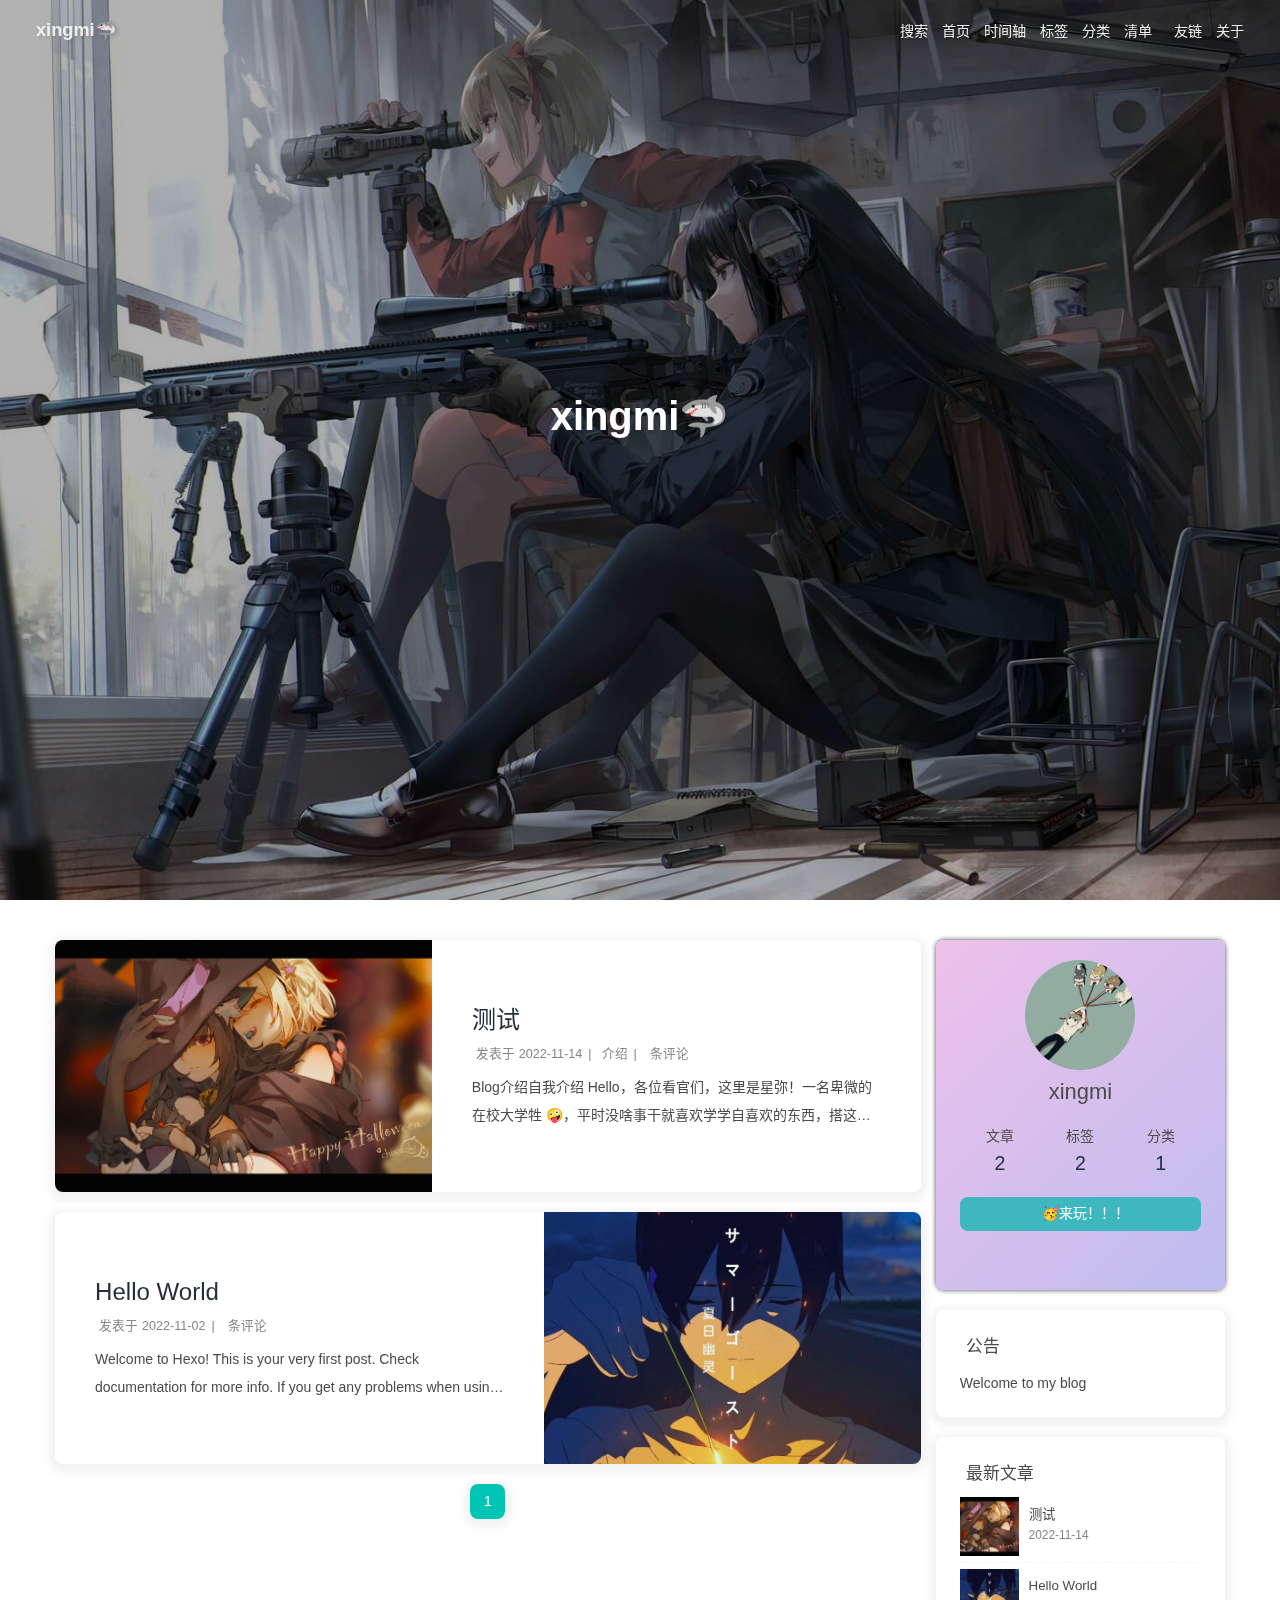
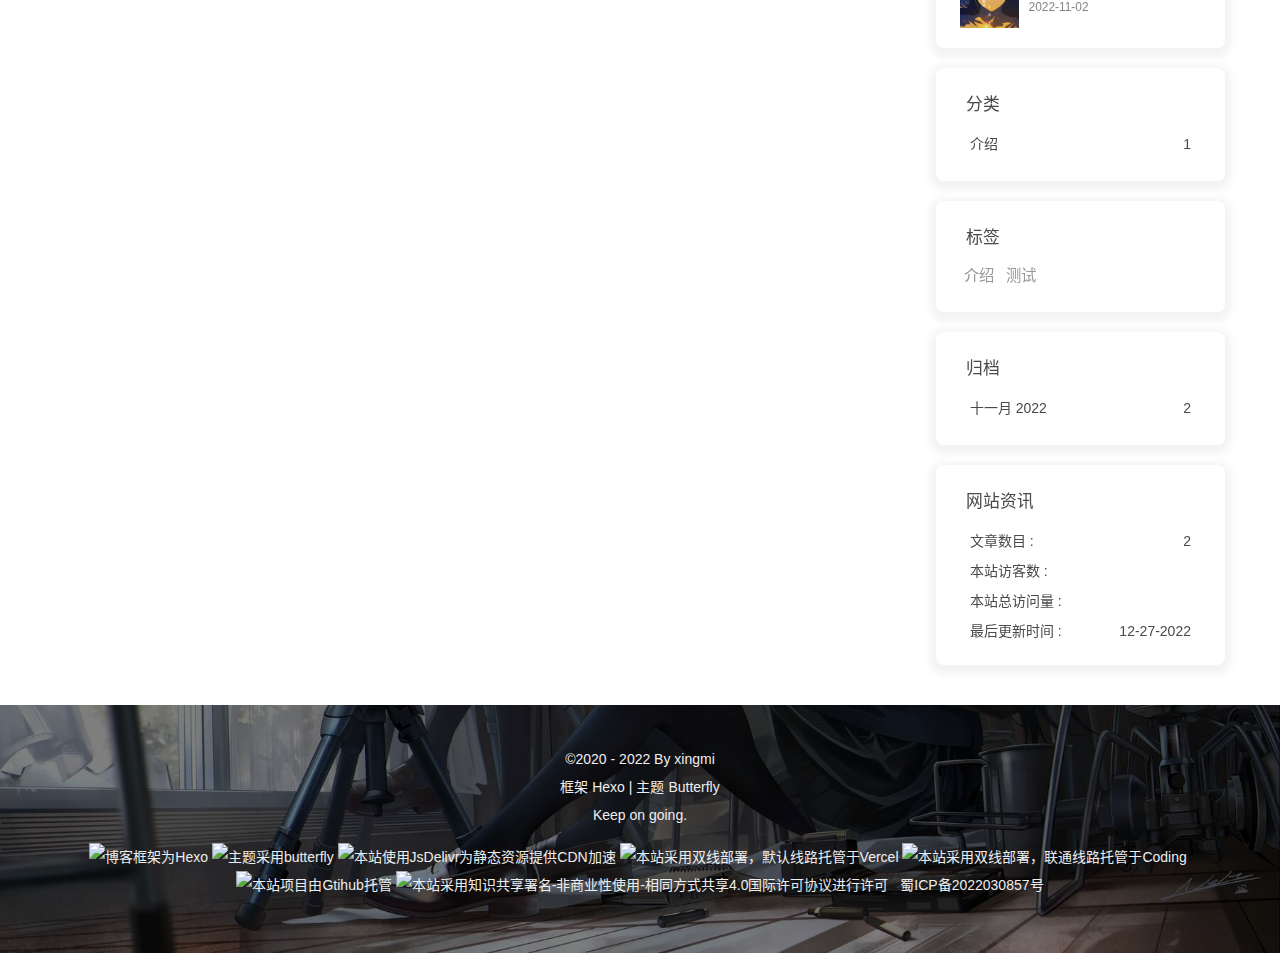
==== commit 51f9a450: "Site updated: 2022-12-27 11:03:55" ====
--- a/index.html
+++ b/index.html
@@ -1 +1 @@
-<!DOCTYPE html><html lang="zh-CN" data-theme="light"><head><meta charset="UTF-8"><meta http-equiv="X-UA-Compatible" content="IE=edge"><meta name="viewport" content="width=device-width,initial-scale=1,maximum-scale=1,user-scalable=no"><title>xingmi🦈 - hoximi.cn</title><meta name="author" content="xingmi"><meta name="copyright" content="xingmi"><meta name="format-detection" content="telephone=no"><meta name="theme-color" content="#ffffff"><meta property="og:type" content="website"><meta property="og:title" content="xingmi🦈"><meta property="og:url" content="http://www.hoximi.cn/index.html"><meta property="og:site_name" content="xingmi🦈"><meta property="og:locale" content="zh_CN"><meta property="og:image" content="http://www.hoximi.cn/img/avatar.jpg"><meta property="article:author" content="xingmi"><meta name="twitter:card" content="summary"><meta name="twitter:image" content="http://www.hoximi.cn/img/avatar.jpg"><link rel="shortcut icon" href="/img/favicon.png"><link rel="canonical" href="http://www.hoximi.cn/"><link rel="preconnect" href="//cdn.jsdelivr.net"><link rel="preconnect" href="//busuanzi.ibruce.info"><link rel="stylesheet" href="/css/index.css"><link rel="stylesheet" href="https://cdn.jsdelivr.net/npm/@fortawesome/fontawesome-free/css/all.min.css" media="print" onload='this.media="all"'><link rel="stylesheet" href="https://cdn.jsdelivr.net/npm/@fancyapps/ui/dist/fancybox.min.css" media="print" onload='this.media="all"'><script>const GLOBAL_CONFIG={root:"/",algolia:void 0,localSearch:{path:"/search.xml",preload:!1,languages:{hits_empty:"找不到您查询的内容：${query}"}},translate:{defaultEncoding:2,translateDelay:0,msgToTraditionalChinese:"繁",msgToSimplifiedChinese:"简"},noticeOutdate:void 0,highlight:{plugin:"highlighjs",highlightCopy:!0,highlightLang:!0,highlightHeightLimit:!1},copy:{success:"复制成功",error:"复制错误",noSupport:"浏览器不支持"},relativeDate:{homepage:!1,post:!1},runtime:"",date_suffix:{just:"刚刚",min:"分钟前",hour:"小时前",day:"天前",month:"个月前"},copyright:void 0,lightbox:"fancybox",Snackbar:void 0,source:{justifiedGallery:{js:"https://cdn.jsdelivr.net/npm/flickr-justified-gallery/dist/fjGallery.min.js",css:"https://cdn.jsdelivr.net/npm/flickr-justified-gallery/dist/fjGallery.min.css"}},isPhotoFigcaption:!1,islazyload:!1,isAnchor:!1}</script><script id="config-diff">var GLOBAL_CONFIG_SITE={title:"xingmi🦈",isPost:!1,isHome:!0,isHighlightShrink:!1,isToc:!1,postUpdate:"2022-11-15 23:48:09"}</script><noscript><style>#nav{opacity:1}.justified-gallery img{opacity:1}#post-meta time,#recent-posts time{display:inline!important}</style></noscript><script>(e=>{e.saveToLocal={set:function(e,t,o){if(0===o)return;const a=864e5*o,c={value:t,expiry:(new Date).getTime()+a};localStorage.setItem(e,JSON.stringify(c))},get:function(e){const t=localStorage.getItem(e);if(!t)return;const o=JSON.parse(t);if(!((new Date).getTime()>o.expiry))return o.value;localStorage.removeItem(e)}},e.getScript=e=>new Promise(((t,o)=>{const a=document.createElement("script");a.src=e,a.async=!0,a.onerror=o,a.onload=a.onreadystatechange=function(){const e=this.readyState;e&&"loaded"!==e&&"complete"!==e||(a.onload=a.onreadystatechange=null,t())},document.head.appendChild(a)})),e.activateDarkMode=function(){document.documentElement.setAttribute("data-theme","dark"),null!==document.querySelector('meta[name="theme-color"]')&&document.querySelector('meta[name="theme-color"]').setAttribute("content","#0d0d0d")},e.activateLightMode=function(){document.documentElement.setAttribute("data-theme","light"),null!==document.querySelector('meta[name="theme-color"]')&&document.querySelector('meta[name="theme-color"]').setAttribute("content","#ffffff")};const t=saveToLocal.get("theme"),o=window.matchMedia("(prefers-color-scheme: dark)").matches,a=window.matchMedia("(prefers-color-scheme: light)").matches,c=window.matchMedia("(prefers-color-scheme: no-preference)").matches,n=!o&&!a&&!c;if(void 0===t){if(a)activateLightMode();else if(o)activateDarkMode();else if(c||n){const e=(new Date).getHours();e<=6||e>=18?activateDarkMode():activateLightMode()}window.matchMedia("(prefers-color-scheme: dark)").addListener((function(e){void 0===saveToLocal.get("theme")&&(e.matches?activateDarkMode():activateLightMode())}))}else"light"===t?activateLightMode():activateDarkMode();const i=saveToLocal.get("aside-status");void 0!==i&&("hide"===i?document.documentElement.classList.add("hide-aside"):document.documentElement.classList.remove("hide-aside"));/iPad|iPhone|iPod|Macintosh/.test(navigator.userAgent)&&document.documentElement.classList.add("apple")})(window)</script><link rel="stylesheet" href="/css/custom.css" media="defer" onload='this.media="all"'><link rel="stylesheet" href="/css/rightMenu.css"><link rel="stylesheet" href="https://npm.elemecdn.com/hexo-butterfly-swiper/lib/swiper.min.css" media="print" onload='this.media="all"'><link rel="stylesheet" href="https://npm.elemecdn.com/hexo-butterfly-swiper/lib/swiperstyle.css" media="print" onload='this.media="all"'><link rel="stylesheet" href="https://cdn.jsdelivr.net/gh/Zfour/Butterfly-double-row-display@1.00/cardlistpost.min.css"><style>#recent-posts>.recent-post-item>.recent-post-info>.article-meta-wrap>.tags:before{content:"\A";white-space:pre}#recent-posts>.recent-post-item>.recent-post-info>.article-meta-wrap>.tags>.article-meta__separator{display:none}</style><link rel="stylesheet" href="https://npm.elemecdn.com/hexo-butterfly-categories-card@1.0.0/lib/categorybar.css"><link rel="stylesheet" href="https://npm.elemecdn.com/hexo-butterfly-wowjs/lib/animate.min.css" media="print" onload='this.media="screen"'><meta name="generator" content="Hexo 6.3.0"></head><body><div id="loading-box"><div class="loading-left-bg"></div><div class="loading-right-bg"></div><div class="spinner-box"><div class="configure-border-1"><div class="configure-core"></div></div><div class="configure-border-2"><div class="configure-core"></div></div><div class="loading-word">加载中...</div></div></div><script>const preloader={endLoading:()=>{document.body.style.overflow="auto",document.getElementById("loading-box").classList.add("loaded")},initLoading:()=>{document.body.style.overflow="",document.getElementById("loading-box").classList.remove("loaded")}};window.addEventListener("load",(()=>{preloader.endLoading()}))</script><div id="web_bg"></div><div id="sidebar"><div id="menu-mask"></div><div id="sidebar-menus"><div class="avatar-img is-center"><img src="/img/avatar.jpg" onerror='onerror=null,src="/img/friend_404.gif"' alt="avatar"></div><div class="sidebar-site-data site-data is-center"><a href="/archives/"><div class="headline">文章</div><div class="length-num">2</div></a><a href="/tags/"><div class="headline">标签</div><div class="length-num">2</div></a><a href="/categories/"><div class="headline">分类</div><div class="length-num">1</div></a></div><hr><div class="menus_items"><div class="menus_item"><a class="site-page" href="/"><i class="fa-fw fas fa-home"></i> <span>首页</span></a></div><div class="menus_item"><a class="site-page" href="/archives/"><i class="fa-fw fas fa-archive"></i> <span>时间轴</span></a></div><div class="menus_item"><a class="site-page" href="/tags/"><i class="fa-fw fas fa-tags"></i> <span>标签</span></a></div><div class="menus_item"><a class="site-page" href="/categories/"><i class="fa-fw fas fa-folder-open"></i> <span>分类</span></a></div><div class="menus_item"><a class="site-page group" href="javascript:void(0);"><i class="fa-fw fas fa-list"></i> <span>清单</span><i class="fas fa-chevron-down"></i></a><ul class="menus_item_child"><li><a class="site-page child" href="/music/"><i class="fa-fw fas fa-music"></i> <span>音乐</span></a></li><li><a class="site-page child" href="/movies/"><i class="fa-fw fas fa-video"></i> <span>电影</span></a></li></ul></div><div class="menus_item"><a class="site-page" href="/link/"><i class="fa-fw fas fa-link"></i> <span>友链</span></a></div><div class="menus_item"><a class="site-page" href="/about/"><i class="fa-fw fas fa-heart"></i> <span>关于</span></a></div></div></div></div><div class="page" id="body-wrap"><header class="full_page" id="page-header" style="background-image:url('/img/index.jpg')"><nav id="nav"><span id="blog_name"><a id="site-name" href="/">xingmi🦈</a></span><div id="menus"><div id="search-button"><a class="site-page social-icon search"><i class="fas fa-search fa-fw"></i> <span>搜索</span></a></div><div class="menus_items"><div class="menus_item"><a class="site-page" href="/"><i class="fa-fw fas fa-home"></i> <span>首页</span></a></div><div class="menus_item"><a class="site-page" href="/archives/"><i class="fa-fw fas fa-archive"></i> <span>时间轴</span></a></div><div class="menus_item"><a class="site-page" href="/tags/"><i class="fa-fw fas fa-tags"></i> <span>标签</span></a></div><div class="menus_item"><a class="site-page" href="/categories/"><i class="fa-fw fas fa-folder-open"></i> <span>分类</span></a></div><div class="menus_item"><a class="site-page group" href="javascript:void(0);"><i class="fa-fw fas fa-list"></i> <span>清单</span><i class="fas fa-chevron-down"></i></a><ul class="menus_item_child"><li><a class="site-page child" href="/music/"><i class="fa-fw fas fa-music"></i> <span>音乐</span></a></li><li><a class="site-page child" href="/movies/"><i class="fa-fw fas fa-video"></i> <span>电影</span></a></li></ul></div><div class="menus_item"><a class="site-page" href="/link/"><i class="fa-fw fas fa-link"></i> <span>友链</span></a></div><div class="menus_item"><a class="site-page" href="/about/"><i class="fa-fw fas fa-heart"></i> <span>关于</span></a></div></div><div id="toggle-menu"><a class="site-page"><i class="fas fa-bars fa-fw"></i></a></div></div></nav><div id="site-info"><h1 id="site-title">xingmi🦈</h1><div id="site-subtitle"><span id="subtitle"></span></div><div id="site_social_icons"><a class="social-icon" href="https://github.com/sky233" target="_blank" title="Github"><i class="fab fa-github"></i></a></div></div><div id="scroll-down"><i class="fas fa-angle-down scroll-down-effects"></i></div></header><main class="layout" id="content-inner"><div class="recent-posts" id="recent-posts"><div class="recent-post-item"><div class="post_cover left"><a href="/2022/11/14/%E2%80%9D%E6%B5%8B%E8%AF%95%E2%80%9C/" title="测试"><img class="post_bg" src="/img/tag.jpg" onerror='this.onerror=null,this.src="/img/404.jpg"' alt="测试"></a></div><div class="recent-post-info"><a class="article-title" href="/2022/11/14/%E2%80%9D%E6%B5%8B%E8%AF%95%E2%80%9C/" title="测试">测试</a><div class="article-meta-wrap"><span class="post-meta-date"><i class="far fa-calendar-alt"></i><span class="article-meta-label">发表于</span><time datetime="2022-11-14T11:50:48.000Z" title="发表于 2022-11-14 19:50:48">2022-11-14</time></span><span class="article-meta"><span class="article-meta-separator">|</span><i class="fas fa-inbox"></i><a class="article-meta__categories" href="/categories/%E4%BB%8B%E7%BB%8D/">介绍</a></span><span class="article-meta"><span class="article-meta-separator">|</span><i class="fas fa-comments"></i><a class="twikoo-count" href="/2022/11/14/%E2%80%9D%E6%B5%8B%E8%AF%95%E2%80%9C/#post-comment"><i class="fa-solid fa-spinner fa-spin"></i></a> <span class="article-meta-label">条评论</span></span></div><div class="content">Blog介绍自我介绍 Hello，各位看官们，这里是星弥！一名卑微的在校大学牲 🤪，平时没啥事干就喜欢学学自喜欢的东西，搭这个博客也纯属是对这个感兴趣哈哈哈哈。也希望能够认识更多的伙伴们！🥳🥳🥳 网站介绍 非常高兴大家可以来我的博客玩，我在这里会发布一些自己平时学习时的笔记，偶尔也会制作一些教程，本博客主要的文章方向会有编程语言，渗透，逆向，和一些网络相关的内容，大多时候就是用来自己做笔记的。有任何问题都可以给我留言，我也会及时回复大家，希望大家在我的网站能度过一个快乐的时间。:laughing: 最后 有问题记得给我留言哦，网站也会持续进行更新的嘿嘿！Wish you can have a nice day ! 🌹🌹🌹</div></div></div><div class="recent-post-item"><div class="post_cover right"><a href="/2022/11/02/hello-world/" title="Hello World"><img class="post_bg" src="/img/default.jpg" onerror='this.onerror=null,this.src="/img/404.jpg"' alt="Hello World"></a></div><div class="recent-post-info"><a class="article-title" href="/2022/11/02/hello-world/" title="Hello World">Hello World</a><div class="article-meta-wrap"><span class="post-meta-date"><i class="far fa-calendar-alt"></i><span class="article-meta-label">发表于</span><time datetime="2022-11-02T11:09:13.712Z" title="发表于 2022-11-02 19:09:13">2022-11-02</time></span><span class="article-meta"><span class="article-meta-separator">|</span><i class="fas fa-comments"></i><a class="twikoo-count" href="/2022/11/02/hello-world/#post-comment"><i class="fa-solid fa-spinner fa-spin"></i></a> <span class="article-meta-label">条评论</span></span></div><div class="content">Welcome to Hexo! This is your very first post. Check documentation for more info. If you get any problems when using Hexo, you can find the answer in troubleshooting or you can ask me on GitHub. Quick StartCreate a new post1$ hexo new &quot;My New Post&quot; More info: Writing Run server1$ hexo server More info: Server Generate static files1$ hexo generate More info: Generating Deploy to remote sites1$ hexo deploy More info: Deployment</div></div></div><nav id="pagination"><div class="pagination"><span class="page-number current">1</span></div></nav></div><div class="aside-content" id="aside-content"><div class="card-widget card-info"><div class="is-center"><div class="avatar-img"><img src="/img/avatar.jpg" onerror='this.onerror=null,this.src="/img/friend_404.gif"' alt="avatar"></div><div class="author-info__name">xingmi</div><div class="author-info__description"></div></div><div class="card-info-data site-data is-center"><a href="/archives/"><div class="headline">文章</div><div class="length-num">2</div></a><a href="/tags/"><div class="headline">标签</div><div class="length-num">2</div></a><a href="/categories/"><div class="headline">分类</div><div class="length-num">1</div></a></div><a id="card-info-btn" target="_blank" rel="noopener" href="https://github.com/sky233"><i></i><span>🥳来玩！！！</span></a><div class="card-info-social-icons is-center"><a class="social-icon" href="https://github.com/sky233" target="_blank" title="Github"><i class="fab fa-github"></i></a></div></div><div class="card-widget card-announcement"><div class="item-headline"><i class="fas fa-bullhorn fa-shake"></i><span>公告</span></div><div class="announcement_content">Welcome to my blog</div></div><div class="sticky_layout"><div class="card-widget card-recent-post"><div class="item-headline"><i class="fas fa-history"></i><span>最新文章</span></div><div class="aside-list"><div class="aside-list-item"><a class="thumbnail" href="/2022/11/14/%E2%80%9D%E6%B5%8B%E8%AF%95%E2%80%9C/" title="测试"><img src="/img/tag.jpg" onerror='this.onerror=null,this.src="/img/404.jpg"' alt="测试"></a><div class="content"><a class="title" href="/2022/11/14/%E2%80%9D%E6%B5%8B%E8%AF%95%E2%80%9C/" title="测试">测试</a><time datetime="2022-11-14T11:50:48.000Z" title="发表于 2022-11-14 19:50:48">2022-11-14</time></div></div><div class="aside-list-item"><a class="thumbnail" href="/2022/11/02/hello-world/" title="Hello World"><img src="/img/default.jpg" onerror='this.onerror=null,this.src="/img/404.jpg"' alt="Hello World"></a><div class="content"><a class="title" href="/2022/11/02/hello-world/" title="Hello World">Hello World</a><time datetime="2022-11-02T11:09:13.712Z" title="发表于 2022-11-02 19:09:13">2022-11-02</time></div></div></div></div><div class="card-widget card-categories"><div class="item-headline"><i class="fas fa-folder-open"></i> <span>分类</span></div><ul class="card-category-list" id="aside-cat-list"><li class="card-category-list-item"><a class="card-category-list-link" href="/categories/%E4%BB%8B%E7%BB%8D/"><span class="card-category-list-name">介绍</span><span class="card-category-list-count">1</span></a></li></ul></div><div class="card-widget card-tags"><div class="item-headline"><i class="fas fa-tags"></i><span>标签</span></div><div class="card-tag-cloud"><a href="/tags/%E4%BB%8B%E7%BB%8D/" style="font-size:1.1em;color:#999">介绍</a> <a href="/tags/%E6%B5%8B%E8%AF%95/" style="font-size:1.1em;color:#999">测试</a></div></div><div class="card-widget card-archives"><div class="item-headline"><i class="fas fa-archive"></i><span>归档</span></div><ul class="card-archive-list"><li class="card-archive-list-item"><a class="card-archive-list-link" href="/archives/2022/11/"><span class="card-archive-list-date">十一月 2022</span><span class="card-archive-list-count">2</span></a></li></ul></div><div class="card-widget card-webinfo"><div class="item-headline"><i class="fas fa-chart-line"></i><span>网站资讯</span></div><div class="webinfo"><div class="webinfo-item"><div class="item-name">文章数目 :</div><div class="item-count">2</div></div><div class="webinfo-item"><div class="item-name">本站访客数 :</div><div class="item-count" id="busuanzi_value_site_uv"><i class="fa-solid fa-spinner fa-spin"></i></div></div><div class="webinfo-item"><div class="item-name">本站总访问量 :</div><div class="item-count" id="busuanzi_value_site_pv"><i class="fa-solid fa-spinner fa-spin"></i></div></div><div class="webinfo-item"><div class="item-name">最后更新时间 :</div><div class="item-count" id="last-push-date" data-lastpushdate="2022-11-15T15:48:09.031Z"><i class="fa-solid fa-spinner fa-spin"></i></div></div></div></div></div></div></main><footer id="footer" style="background-image:url('/img/index.jpg')"><div id="footer-wrap"><div class="copyright">&copy;2020 - 2022 By xingmi</div><div class="framework-info"><span>框架</span> <a target="_blank" rel="noopener" href="https://hexo.io">Hexo</a><span class="footer-separator">|</span><span>主题</span> <a target="_blank" rel="noopener" href="https://github.com/jerryc127/hexo-theme-butterfly">Butterfly</a></div><div class="footer_custom_text">Keep on going.<p><a target="_blank" href="https://hexo.io/"><img src="https://img.shields.io/badge/Frame-Hexo-blue?style=flat&logo=hexo" title="博客框架为Hexo"></a>&nbsp;<a target="_blank" href="https://butterfly.js.org/"><img src="https://img.shields.io/badge/Theme-Butterfly-6513df?style=flat&logo=bitdefender" title="主题采用butterfly"></a>&nbsp;<a target="_blank" href="https://www.jsdelivr.com/"><img src="https://img.shields.io/badge/CDN-jsDelivr-orange?style=flat&logo=jsDelivr" title="本站使用JsDelivr为静态资源提供CDN加速"></a>&nbsp;<a target="_blank" href="https://vercel.com/"><img src="https://img.shields.io/badge/Hosted-Vervel-brightgreen?style=flat&logo=Vercel" title="本站采用双线部署，默认线路托管于Vercel"></a>&nbsp;<a target="_blank" href="https://vercel.com/"><img src="https://img.shields.io/badge/Hosted-Coding-0cedbe?style=flat&logo=Codio" title="本站采用双线部署，联通线路托管于Coding"></a>&nbsp;<a target="_blank" href="https://github.com/"><img src="https://img.shields.io/badge/Source-Github-d021d6?style=flat&logo=GitHub" title="本站项目由Gtihub托管"></a>&nbsp;<a target="_blank" href="http://creativecommons.org/licenses/by-nc-sa/4.0/"><img src="https://img.shields.io/badge/Copyright-BY--NC--SA%204.0-d42328?style=flat&logo=Claris" title="本站采用知识共享署名-非商业性使用-相同方式共享4.0国际许可协议进行许可"></a></p></div></div></footer></div><div id="rightside"><div id="rightside-config-hide"><button id="translateLink" type="button" title="简繁转换">繁</button><button id="darkmode" type="button" title="浅色和深色模式转换"><i class="fas fa-adjust"></i></button><button id="hide-aside-btn" type="button" title="单栏和双栏切换"><i class="fas fa-arrows-alt-h"></i></button></div><div id="rightside-config-show"><button id="rightside_config" type="button" title="设置"><i class="fas fa-cog fa-spin"></i></button><button id="go-up" type="button" title="回到顶部"><i class="fas fa-arrow-up"></i></button></div></div><div id="local-search"><div class="search-dialog"><nav class="search-nav"><span class="search-dialog-title">搜索</span><span id="loading-status"></span><button class="search-close-button"><i class="fas fa-times"></i></button></nav><div class="is-center" id="loading-database"><i class="fas fa-spinner fa-pulse"></i> <span>数据库加载中</span></div><div class="search-wrap"><div id="local-search-input"><div class="local-search-box"><input class="local-search-box--input" placeholder="搜索文章" type="text"></div></div><hr><div id="local-search-results"></div></div></div><div id="search-mask"></div></div><div id="rightMenu"><div class="rightMenu-group rightMenu-small"><div class="rightMenu-item" id="menu-backward"><i class="fa-solid fa-arrow-left"></i></div><div class="rightMenu-item" id="menu-forward"><i class="fa-solid fa-arrow-right"></i></div><div class="rightMenu-item" id="menu-refresh"><i class="fa-solid fa-arrow-rotate-right"></i></div><div class="rightMenu-item" id="menu-home"><i class="fa-solid fa-house"></i></div></div><div class="rightMenu-group rightMenu-line rightMenuOther"><a class="rightMenu-item menu-link" href="/archives/"><i class="fa-solid fa-archive"></i><span>文章归档</span></a><a class="rightMenu-item menu-link" href="/categories/"><i class="fa-solid fa-folder-open"></i><span>文章分类</span></a><a class="rightMenu-item menu-link" href="/tags/"><i class="fa-solid fa-tags"></i><span>文章标签</span></a></div><div class="rightMenu-group rightMenu-line rightMenuNormal"><a class="rightMenu-item menu-link" id="menu-radompage" href="/random/index.html"><i class="fa-solid fa-shoe-prints"></i><span>随便逛逛</span></a><div class="rightMenu-item" id="menu-translate"><i class="fa-solid fa-earth-asia"></i><span>繁简切换</span></div><div class="rightMenu-item" id="menu-darkmode"><i class="fa-solid fa-moon"></i><span>切换模式</span></div></div></div><div id="rightmenu-mask"></div><div><script src="/js/utils.js"></script><script src="/js/main.js"></script><script src="/js/tw_cn.js"></script><script src="https://cdn.jsdelivr.net/npm/@fancyapps/ui/dist/fancybox.umd.min.js"></script><script src="/js/search/local-search.js"></script><div class="js-pjax"><script>(()=>{const t=()=>{const t=document.querySelectorAll("#recent-posts .article-title");let e=[];return t.forEach((t=>{e.push(t.getAttribute("href"))})),e},e=()=>{const e=()=>{twikoo.getCommentsCount({envId:"https://my-twikoo-sooty.vercel.app/",region:"",urls:t(),includeReply:!1}).then((function(t){document.querySelectorAll("#recent-posts .twikoo-count").forEach(((e,o)=>{e.innerText=t[o].count}))})).catch((function(t){console.log(t)}))};"object"==typeof twikoo?e():getScript("https://cdn.jsdelivr.net/npm/twikoo/dist/twikoo.all.min.js").then(e)};window.pjax?e():window.addEventListener("load",e)})()</script><script>function subtitleType(){window.typed=new Typed("#subtitle",{strings:["Welcome to xingmi の home ! 🌹🌹😻","Hope you can have a good time here ! 🍥🍥🍥"],startDelay:300,typeSpeed:150,loop:!0,backSpeed:50})}"function"==typeof Typed?subtitleType():getScript("https://cdn.jsdelivr.net/npm/typed.js/lib/typed.min.js").then(subtitleType)</script></div><script defer src="/js/light.js"></script><script defer src="https://npm.elemecdn.com/jquery@latest/dist/jquery.min.js"></script><script defer data-pjax src="/js/rightMenu.js"></script><script src="https://cdn.jsdelivr.net/npm/butterfly-extsrc/dist/activate-power-mode.min.js"></script><script>POWERMODE.colorful=!0,POWERMODE.shake=!1,POWERMODE.mobile=!1,document.body.addEventListener("input",POWERMODE)</script><script id="click-heart" src="https://cdn.jsdelivr.net/npm/butterfly-extsrc/dist/click-heart.min.js" async mobile="true"></script><script src="//code.tidio.co/1slvmtieyw1qpi7j1su9sk3aglqo4xjx.js" async></script><script async data-pjax src="//busuanzi.ibruce.info/busuanzi/2.3/busuanzi.pure.mini.js"></script></div><script data-pjax>function butterfly_swiper_injector_config(){var i=document.getElementById("recent-posts");console.log("已挂载butterfly_swiper"),i.insertAdjacentHTML("afterbegin",'<div class="recent-post-item" style="height: auto;width: 100%"><div class="blog-slider swiper-container-fade swiper-container-horizontal" id="swiper_container"><div class="blog-slider__wrp swiper-wrapper" style="transition-duration: 0ms;"><div class="blog-slider__item swiper-slide" style="width: 750px; opacity: 1; transform: translate3d(0px, 0px, 0px); transition-duration: 0ms;"><a class="blog-slider__img" href="2022/11/02/hello-world/" alt=""><img width="48" height="48" src="/img/default.jpg" alt="" onerror="this.src=https://unpkg.zhimg.com/akilar-candyassets/image/loading.gif; this.onerror = null;"/></a><div class="blog-slider__content"><span class="blog-slider__code">2022-11-02</span><a class="blog-slider__title" href="2022/11/02/hello-world/" alt="">Hello World</a><div class="blog-slider__text">Hello World</div><a class="blog-slider__button" href="2022/11/02/hello-world/" alt="">详情   </a></div></div><div class="blog-slider__item swiper-slide" style="width: 750px; opacity: 1; transform: translate3d(0px, 0px, 0px); transition-duration: 0ms;"><a class="blog-slider__img" href="2022/11/14/”测试“/" alt=""><img width="48" height="48" src="/img/tag.jpg" alt="" onerror="this.src=https://unpkg.zhimg.com/akilar-candyassets/image/loading.gif; this.onerror = null;"/></a><div class="blog-slider__content"><span class="blog-slider__code">2022-11-14</span><a class="blog-slider__title" href="2022/11/14/”测试“/" alt="">测试</a><div class="blog-slider__text">测试</div><a class="blog-slider__button" href="2022/11/14/”测试“/" alt="">详情   </a></div></div></div><div class="blog-slider__pagination swiper-pagination-clickable swiper-pagination-bullets"></div></div></div>')}for(var elist="undefined".split(","),cpage=location.pathname,epage="/",flag=0,i=0;i<elist.length;i++)cpage.includes(elist[i])&&flag++;("all"===epage&&0==flag||epage===cpage)&&butterfly_swiper_injector_config()</script><script defer src="https://npm.elemecdn.com/hexo-butterfly-swiper/lib/swiper.min.js"></script><script defer data-pjax src="https://npm.elemecdn.com/hexo-butterfly-swiper/lib/swiper_init.js"></script><script data-pjax>function butterfly_categories_card_injector_config(){var t=document.getElementById("recent-posts");console.log("已挂载butterfly_categories_card"),t.insertAdjacentHTML("afterbegin",'<style>li.categoryBar-list-item{width:32.3%;}.categoryBar-list{max-height: 190px;overflow:auto;}.categoryBar-list::-webkit-scrollbar{width:0!important}@media screen and (max-width: 650px){.categoryBar-list{max-height: 160px;}}</style><div class="recent-post-item" style="height:auto;width:100%;padding:0px;"><div id="categoryBar"><ul class="categoryBar-list"><li class="categoryBar-list-item" style="background:url(/img/tag.jpg);"> <a class="categoryBar-list-link" href="categories/介绍/">介绍</a><span class="categoryBar-list-count">1</span><span class="categoryBar-list-descr">介绍</span></li></ul></div></div>')}document.getElementById("recent-posts")&&"/"===location.pathname&&butterfly_categories_card_injector_config()</script><div class="js-pjax"><script async>for(var arr=document.getElementsByClassName("recent-post-item"),i=0;i<arr.length;i++)arr[i].classList.add("wow"),arr[i].classList.add("animate__zoomIn"),arr[i].setAttribute("data-wow-duration","2s"),arr[i].setAttribute("data-wow-delay","1s"),arr[i].setAttribute("data-wow-offset","100"),arr[i].setAttribute("data-wow-iteration","1")</script><script async>for(var arr=document.getElementsByClassName("card-widget"),i=0;i<arr.length;i++)arr[i].classList.add("wow"),arr[i].classList.add("animate__zoomIn"),arr[i].setAttribute("data-wow-duration",""),arr[i].setAttribute("data-wow-delay",""),arr[i].setAttribute("data-wow-offset",""),arr[i].setAttribute("data-wow-iteration","")</script></div><script defer src="https://npm.elemecdn.com/hexo-butterfly-wowjs/lib/wow.min.js"></script><script defer src="https://npm.elemecdn.com/hexo-butterfly-wowjs/lib/wow_init.js"></script></body></html>+<!DOCTYPE html><html lang="zh-CN" data-theme="light"><head><meta charset="UTF-8"><meta http-equiv="X-UA-Compatible" content="IE=edge"><meta name="viewport" content="width=device-width,initial-scale=1,maximum-scale=1,user-scalable=no"><title>xingmi🦈 - hoximi.cn</title><meta name="author" content="xingmi"><meta name="copyright" content="xingmi"><meta name="format-detection" content="telephone=no"><meta name="theme-color" content="#ffffff"><meta property="og:type" content="website"><meta property="og:title" content="xingmi🦈"><meta property="og:url" content="http://www.hoximi.cn/index.html"><meta property="og:site_name" content="xingmi🦈"><meta property="og:locale" content="zh_CN"><meta property="og:image" content="http://www.hoximi.cn/img/avatar.jpg"><meta property="article:author" content="xingmi"><meta name="twitter:card" content="summary"><meta name="twitter:image" content="http://www.hoximi.cn/img/avatar.jpg"><link rel="shortcut icon" href="/img/favicon.png"><link rel="canonical" href="http://www.hoximi.cn/"><link rel="preconnect" href="//cdn.jsdelivr.net"><link rel="preconnect" href="//busuanzi.ibruce.info"><link rel="stylesheet" href="/css/index.css"><link rel="stylesheet" href="https://cdn.jsdelivr.net/npm/@fortawesome/fontawesome-free/css/all.min.css" media="print" onload='this.media="all"'><link rel="stylesheet" href="https://cdn.jsdelivr.net/npm/@fancyapps/ui/dist/fancybox.min.css" media="print" onload='this.media="all"'><script>const GLOBAL_CONFIG={root:"/",algolia:void 0,localSearch:{path:"/search.xml",preload:!1,languages:{hits_empty:"找不到您查询的内容：${query}"}},translate:{defaultEncoding:2,translateDelay:0,msgToTraditionalChinese:"繁",msgToSimplifiedChinese:"简"},noticeOutdate:void 0,highlight:{plugin:"highlighjs",highlightCopy:!0,highlightLang:!0,highlightHeightLimit:!1},copy:{success:"复制成功",error:"复制错误",noSupport:"浏览器不支持"},relativeDate:{homepage:!1,post:!1},runtime:"",date_suffix:{just:"刚刚",min:"分钟前",hour:"小时前",day:"天前",month:"个月前"},copyright:void 0,lightbox:"fancybox",Snackbar:void 0,source:{justifiedGallery:{js:"https://cdn.jsdelivr.net/npm/flickr-justified-gallery/dist/fjGallery.min.js",css:"https://cdn.jsdelivr.net/npm/flickr-justified-gallery/dist/fjGallery.min.css"}},isPhotoFigcaption:!1,islazyload:!1,isAnchor:!1}</script><script id="config-diff">var GLOBAL_CONFIG_SITE={title:"xingmi🦈",isPost:!1,isHome:!0,isHighlightShrink:!1,isToc:!1,postUpdate:"2022-12-27 11:03:36"}</script><noscript><style>#nav{opacity:1}.justified-gallery img{opacity:1}#post-meta time,#recent-posts time{display:inline!important}</style></noscript><script>(e=>{e.saveToLocal={set:function(e,t,o){if(0===o)return;const a=864e5*o,c={value:t,expiry:(new Date).getTime()+a};localStorage.setItem(e,JSON.stringify(c))},get:function(e){const t=localStorage.getItem(e);if(!t)return;const o=JSON.parse(t);if(!((new Date).getTime()>o.expiry))return o.value;localStorage.removeItem(e)}},e.getScript=e=>new Promise(((t,o)=>{const a=document.createElement("script");a.src=e,a.async=!0,a.onerror=o,a.onload=a.onreadystatechange=function(){const e=this.readyState;e&&"loaded"!==e&&"complete"!==e||(a.onload=a.onreadystatechange=null,t())},document.head.appendChild(a)})),e.activateDarkMode=function(){document.documentElement.setAttribute("data-theme","dark"),null!==document.querySelector('meta[name="theme-color"]')&&document.querySelector('meta[name="theme-color"]').setAttribute("content","#0d0d0d")},e.activateLightMode=function(){document.documentElement.setAttribute("data-theme","light"),null!==document.querySelector('meta[name="theme-color"]')&&document.querySelector('meta[name="theme-color"]').setAttribute("content","#ffffff")};const t=saveToLocal.get("theme"),o=window.matchMedia("(prefers-color-scheme: dark)").matches,a=window.matchMedia("(prefers-color-scheme: light)").matches,c=window.matchMedia("(prefers-color-scheme: no-preference)").matches,n=!o&&!a&&!c;if(void 0===t){if(a)activateLightMode();else if(o)activateDarkMode();else if(c||n){const e=(new Date).getHours();e<=6||e>=18?activateDarkMode():activateLightMode()}window.matchMedia("(prefers-color-scheme: dark)").addListener((function(e){void 0===saveToLocal.get("theme")&&(e.matches?activateDarkMode():activateLightMode())}))}else"light"===t?activateLightMode():activateDarkMode();const i=saveToLocal.get("aside-status");void 0!==i&&("hide"===i?document.documentElement.classList.add("hide-aside"):document.documentElement.classList.remove("hide-aside"));/iPad|iPhone|iPod|Macintosh/.test(navigator.userAgent)&&document.documentElement.classList.add("apple")})(window)</script><link rel="stylesheet" href="/css/custom.css" media="defer" onload='this.media="all"'><link rel="stylesheet" href="/css/rightMenu.css"><link rel="stylesheet" href="https://cdn.jsdelivr.net/gh/Zfour/Butterfly-double-row-display@1.00/cardlistpost.min.css"><style>#recent-posts>.recent-post-item>.recent-post-info>.article-meta-wrap>.tags:before{content:"\A";white-space:pre}#recent-posts>.recent-post-item>.recent-post-info>.article-meta-wrap>.tags>.article-meta__separator{display:none}</style><link rel="stylesheet" href="https://npm.elemecdn.com/hexo-butterfly-categories-card@1.0.0/lib/categorybar.css"><link rel="stylesheet" href="https://npm.elemecdn.com/hexo-butterfly-swiper/lib/swiper.min.css" media="print" onload='this.media="all"'><link rel="stylesheet" href="https://npm.elemecdn.com/hexo-butterfly-swiper/lib/swiperstyle.css" media="print" onload='this.media="all"'><link rel="stylesheet" href="https://npm.elemecdn.com/hexo-butterfly-wowjs/lib/animate.min.css" media="print" onload='this.media="screen"'><meta name="generator" content="Hexo 6.3.0"></head><body><div id="loading-box"><div class="loading-left-bg"></div><div class="loading-right-bg"></div><div class="spinner-box"><div class="configure-border-1"><div class="configure-core"></div></div><div class="configure-border-2"><div class="configure-core"></div></div><div class="loading-word">加载中...</div></div></div><script>const preloader={endLoading:()=>{document.body.style.overflow="auto",document.getElementById("loading-box").classList.add("loaded")},initLoading:()=>{document.body.style.overflow="",document.getElementById("loading-box").classList.remove("loaded")}};window.addEventListener("load",(()=>{preloader.endLoading()}))</script><div id="web_bg"></div><div id="sidebar"><div id="menu-mask"></div><div id="sidebar-menus"><div class="avatar-img is-center"><img src="/img/avatar.jpg" onerror='onerror=null,src="/img/friend_404.gif"' alt="avatar"></div><div class="sidebar-site-data site-data is-center"><a href="/archives/"><div class="headline">文章</div><div class="length-num">2</div></a><a href="/tags/"><div class="headline">标签</div><div class="length-num">2</div></a><a href="/categories/"><div class="headline">分类</div><div class="length-num">1</div></a></div><hr><div class="menus_items"><div class="menus_item"><a class="site-page" href="/"><i class="fa-fw fas fa-home"></i> <span>首页</span></a></div><div class="menus_item"><a class="site-page" href="/archives/"><i class="fa-fw fas fa-archive"></i> <span>时间轴</span></a></div><div class="menus_item"><a class="site-page" href="/tags/"><i class="fa-fw fas fa-tags"></i> <span>标签</span></a></div><div class="menus_item"><a class="site-page" href="/categories/"><i class="fa-fw fas fa-folder-open"></i> <span>分类</span></a></div><div class="menus_item"><a class="site-page group" href="javascript:void(0);"><i class="fa-fw fas fa-list"></i> <span>清单</span><i class="fas fa-chevron-down"></i></a><ul class="menus_item_child"><li><a class="site-page child" href="/music/"><i class="fa-fw fas fa-music"></i> <span>音乐</span></a></li><li><a class="site-page child" href="/movies/"><i class="fa-fw fas fa-video"></i> <span>电影</span></a></li></ul></div><div class="menus_item"><a class="site-page" href="/link/"><i class="fa-fw fas fa-link"></i> <span>友链</span></a></div><div class="menus_item"><a class="site-page" href="/about/"><i class="fa-fw fas fa-heart"></i> <span>关于</span></a></div></div></div></div><div class="page" id="body-wrap"><header class="full_page" id="page-header" style="background-image:url('/img/index.jpg')"><nav id="nav"><span id="blog_name"><a id="site-name" href="/">xingmi🦈</a></span><div id="menus"><div id="search-button"><a class="site-page social-icon search"><i class="fas fa-search fa-fw"></i> <span>搜索</span></a></div><div class="menus_items"><div class="menus_item"><a class="site-page" href="/"><i class="fa-fw fas fa-home"></i> <span>首页</span></a></div><div class="menus_item"><a class="site-page" href="/archives/"><i class="fa-fw fas fa-archive"></i> <span>时间轴</span></a></div><div class="menus_item"><a class="site-page" href="/tags/"><i class="fa-fw fas fa-tags"></i> <span>标签</span></a></div><div class="menus_item"><a class="site-page" href="/categories/"><i class="fa-fw fas fa-folder-open"></i> <span>分类</span></a></div><div class="menus_item"><a class="site-page group" href="javascript:void(0);"><i class="fa-fw fas fa-list"></i> <span>清单</span><i class="fas fa-chevron-down"></i></a><ul class="menus_item_child"><li><a class="site-page child" href="/music/"><i class="fa-fw fas fa-music"></i> <span>音乐</span></a></li><li><a class="site-page child" href="/movies/"><i class="fa-fw fas fa-video"></i> <span>电影</span></a></li></ul></div><div class="menus_item"><a class="site-page" href="/link/"><i class="fa-fw fas fa-link"></i> <span>友链</span></a></div><div class="menus_item"><a class="site-page" href="/about/"><i class="fa-fw fas fa-heart"></i> <span>关于</span></a></div></div><div id="toggle-menu"><a class="site-page"><i class="fas fa-bars fa-fw"></i></a></div></div></nav><div id="site-info"><h1 id="site-title">xingmi🦈</h1><div id="site-subtitle"><span id="subtitle"></span></div><div id="site_social_icons"><a class="social-icon" href="https://github.com/sky233" target="_blank" title="Github"><i class="fab fa-github"></i></a></div></div><div id="scroll-down"><i class="fas fa-angle-down scroll-down-effects"></i></div></header><main class="layout" id="content-inner"><div class="recent-posts" id="recent-posts"><div class="recent-post-item"><div class="post_cover left"><a href="/2022/11/14/%E2%80%9D%E6%B5%8B%E8%AF%95%E2%80%9C/" title="测试"><img class="post_bg" src="/img/tag.jpg" onerror='this.onerror=null,this.src="/img/404.jpg"' alt="测试"></a></div><div class="recent-post-info"><a class="article-title" href="/2022/11/14/%E2%80%9D%E6%B5%8B%E8%AF%95%E2%80%9C/" title="测试">测试</a><div class="article-meta-wrap"><span class="post-meta-date"><i class="far fa-calendar-alt"></i><span class="article-meta-label">发表于</span><time datetime="2022-11-14T11:50:48.000Z" title="发表于 2022-11-14 19:50:48">2022-11-14</time></span><span class="article-meta"><span class="article-meta-separator">|</span><i class="fas fa-inbox"></i><a class="article-meta__categories" href="/categories/%E4%BB%8B%E7%BB%8D/">介绍</a></span><span class="article-meta"><span class="article-meta-separator">|</span><i class="fas fa-comments"></i><a class="twikoo-count" href="/2022/11/14/%E2%80%9D%E6%B5%8B%E8%AF%95%E2%80%9C/#post-comment"><i class="fa-solid fa-spinner fa-spin"></i></a> <span class="article-meta-label">条评论</span></span></div><div class="content">Blog介绍自我介绍 Hello，各位看官们，这里是星弥！一名卑微的在校大学牲 🤪，平时没啥事干就喜欢学学自喜欢的东西，搭这个博客也纯属是对这个感兴趣哈哈哈哈。也希望能够认识更多的伙伴们！🥳🥳🥳 网站介绍 非常高兴大家可以来我的博客玩，我在这里会发布一些自己平时学习时的笔记，偶尔也会制作一些教程，本博客主要的文章方向会有编程语言，渗透，逆向，和一些网络相关的内容，大多时候就是用来自己做笔记的。有任何问题都可以给我留言，我也会及时回复大家，希望大家在我的网站能度过一个快乐的时间。:laughing: 最后 有问题记得给我留言哦，网站也会持续进行更新的嘿嘿！Wish you can have a nice day ! 🌹🌹🌹</div></div></div><div class="recent-post-item"><div class="post_cover right"><a href="/2022/11/02/hello-world/" title="Hello World"><img class="post_bg" src="/img/default.jpg" onerror='this.onerror=null,this.src="/img/404.jpg"' alt="Hello World"></a></div><div class="recent-post-info"><a class="article-title" href="/2022/11/02/hello-world/" title="Hello World">Hello World</a><div class="article-meta-wrap"><span class="post-meta-date"><i class="far fa-calendar-alt"></i><span class="article-meta-label">发表于</span><time datetime="2022-11-02T11:09:13.712Z" title="发表于 2022-11-02 19:09:13">2022-11-02</time></span><span class="article-meta"><span class="article-meta-separator">|</span><i class="fas fa-comments"></i><a class="twikoo-count" href="/2022/11/02/hello-world/#post-comment"><i class="fa-solid fa-spinner fa-spin"></i></a> <span class="article-meta-label">条评论</span></span></div><div class="content">Welcome to Hexo! This is your very first post. Check documentation for more info. If you get any problems when using Hexo, you can find the answer in troubleshooting or you can ask me on GitHub. Quick StartCreate a new post1$ hexo new &quot;My New Post&quot; More info: Writing Run server1$ hexo server More info: Server Generate static files1$ hexo generate More info: Generating Deploy to remote sites1$ hexo deploy More info: Deployment</div></div></div><nav id="pagination"><div class="pagination"><span class="page-number current">1</span></div></nav></div><div class="aside-content" id="aside-content"><div class="card-widget card-info"><div class="is-center"><div class="avatar-img"><img src="/img/avatar.jpg" onerror='this.onerror=null,this.src="/img/friend_404.gif"' alt="avatar"></div><div class="author-info__name">xingmi</div><div class="author-info__description"></div></div><div class="card-info-data site-data is-center"><a href="/archives/"><div class="headline">文章</div><div class="length-num">2</div></a><a href="/tags/"><div class="headline">标签</div><div class="length-num">2</div></a><a href="/categories/"><div class="headline">分类</div><div class="length-num">1</div></a></div><a id="card-info-btn" target="_blank" rel="noopener" href="https://github.com/sky233"><i></i><span>🥳来玩！！！</span></a><div class="card-info-social-icons is-center"><a class="social-icon" href="https://github.com/sky233" target="_blank" title="Github"><i class="fab fa-github"></i></a></div></div><div class="card-widget card-announcement"><div class="item-headline"><i class="fas fa-bullhorn fa-shake"></i><span>公告</span></div><div class="announcement_content">Welcome to my blog</div></div><div class="sticky_layout"><div class="card-widget card-recent-post"><div class="item-headline"><i class="fas fa-history"></i><span>最新文章</span></div><div class="aside-list"><div class="aside-list-item"><a class="thumbnail" href="/2022/11/14/%E2%80%9D%E6%B5%8B%E8%AF%95%E2%80%9C/" title="测试"><img src="/img/tag.jpg" onerror='this.onerror=null,this.src="/img/404.jpg"' alt="测试"></a><div class="content"><a class="title" href="/2022/11/14/%E2%80%9D%E6%B5%8B%E8%AF%95%E2%80%9C/" title="测试">测试</a><time datetime="2022-11-14T11:50:48.000Z" title="发表于 2022-11-14 19:50:48">2022-11-14</time></div></div><div class="aside-list-item"><a class="thumbnail" href="/2022/11/02/hello-world/" title="Hello World"><img src="/img/default.jpg" onerror='this.onerror=null,this.src="/img/404.jpg"' alt="Hello World"></a><div class="content"><a class="title" href="/2022/11/02/hello-world/" title="Hello World">Hello World</a><time datetime="2022-11-02T11:09:13.712Z" title="发表于 2022-11-02 19:09:13">2022-11-02</time></div></div></div></div><div class="card-widget card-categories"><div class="item-headline"><i class="fas fa-folder-open"></i> <span>分类</span></div><ul class="card-category-list" id="aside-cat-list"><li class="card-category-list-item"><a class="card-category-list-link" href="/categories/%E4%BB%8B%E7%BB%8D/"><span class="card-category-list-name">介绍</span><span class="card-category-list-count">1</span></a></li></ul></div><div class="card-widget card-tags"><div class="item-headline"><i class="fas fa-tags"></i><span>标签</span></div><div class="card-tag-cloud"><a href="/tags/%E4%BB%8B%E7%BB%8D/" style="font-size:1.1em;color:#999">介绍</a> <a href="/tags/%E6%B5%8B%E8%AF%95/" style="font-size:1.1em;color:#999">测试</a></div></div><div class="card-widget card-archives"><div class="item-headline"><i class="fas fa-archive"></i><span>归档</span></div><ul class="card-archive-list"><li class="card-archive-list-item"><a class="card-archive-list-link" href="/archives/2022/11/"><span class="card-archive-list-date">十一月 2022</span><span class="card-archive-list-count">2</span></a></li></ul></div><div class="card-widget card-webinfo"><div class="item-headline"><i class="fas fa-chart-line"></i><span>网站资讯</span></div><div class="webinfo"><div class="webinfo-item"><div class="item-name">文章数目 :</div><div class="item-count">2</div></div><div class="webinfo-item"><div class="item-name">本站访客数 :</div><div class="item-count" id="busuanzi_value_site_uv"><i class="fa-solid fa-spinner fa-spin"></i></div></div><div class="webinfo-item"><div class="item-name">本站总访问量 :</div><div class="item-count" id="busuanzi_value_site_pv"><i class="fa-solid fa-spinner fa-spin"></i></div></div><div class="webinfo-item"><div class="item-name">最后更新时间 :</div><div class="item-count" id="last-push-date" data-lastpushdate="2022-12-27T03:03:36.357Z"><i class="fa-solid fa-spinner fa-spin"></i></div></div></div></div></div></div></main><footer id="footer" style="background-image:url('/img/index.jpg')"><div id="footer-wrap"><div class="copyright">&copy;2020 - 2022 By xingmi</div><div class="framework-info"><span>框架</span> <a target="_blank" rel="noopener" href="https://hexo.io">Hexo</a><span class="footer-separator">|</span><span>主题</span> <a target="_blank" rel="noopener" href="https://github.com/jerryc127/hexo-theme-butterfly">Butterfly</a></div><div class="footer_custom_text">Keep on going.<p><a target="_blank" href="https://hexo.io/"><img src="https://img.shields.io/badge/Frame-Hexo-blue?style=flat&logo=hexo" title="博客框架为Hexo"></a>&nbsp;<a target="_blank" href="https://butterfly.js.org/"><img src="https://img.shields.io/badge/Theme-Butterfly-6513df?style=flat&logo=bitdefender" title="主题采用butterfly"></a>&nbsp;<a target="_blank" href="https://www.jsdelivr.com/"><img src="https://img.shields.io/badge/CDN-jsDelivr-orange?style=flat&logo=jsDelivr" title="本站使用JsDelivr为静态资源提供CDN加速"></a>&nbsp;<a target="_blank" href="https://vercel.com/"><img src="https://img.shields.io/badge/Hosted-Vervel-brightgreen?style=flat&logo=Vercel" title="本站采用双线部署，默认线路托管于Vercel"></a>&nbsp;<a target="_blank" href="https://vercel.com/"><img src="https://img.shields.io/badge/Hosted-Coding-0cedbe?style=flat&logo=Codio" title="本站采用双线部署，联通线路托管于Coding"></a>&nbsp;<a target="_blank" href="https://github.com/"><img src="https://img.shields.io/badge/Source-Github-d021d6?style=flat&logo=GitHub" title="本站项目由Gtihub托管"></a>&nbsp;<a target="_blank" href="http://creativecommons.org/licenses/by-nc-sa/4.0/"><img src="https://img.shields.io/badge/Copyright-BY--NC--SA%204.0-d42328?style=flat&logo=Claris" title="本站采用知识共享署名-非商业性使用-相同方式共享4.0国际许可协议进行许可"></a>&nbsp;<a target="_blank" rel="noopener" href="https://icp.gov.moe/?keyword=20223639"><img class="icp-icon" src=""><span>蜀ICP备2022030857号</span></a></p></div></div></footer></div><div id="rightside"><div id="rightside-config-hide"><button id="translateLink" type="button" title="简繁转换">繁</button><button id="darkmode" type="button" title="浅色和深色模式转换"><i class="fas fa-adjust"></i></button><button id="hide-aside-btn" type="button" title="单栏和双栏切换"><i class="fas fa-arrows-alt-h"></i></button></div><div id="rightside-config-show"><button id="rightside_config" type="button" title="设置"><i class="fas fa-cog fa-spin"></i></button><button id="go-up" type="button" title="回到顶部"><i class="fas fa-arrow-up"></i></button></div></div><div id="local-search"><div class="search-dialog"><nav class="search-nav"><span class="search-dialog-title">搜索</span><span id="loading-status"></span><button class="search-close-button"><i class="fas fa-times"></i></button></nav><div class="is-center" id="loading-database"><i class="fas fa-spinner fa-pulse"></i> <span>数据库加载中</span></div><div class="search-wrap"><div id="local-search-input"><div class="local-search-box"><input class="local-search-box--input" placeholder="搜索文章" type="text"></div></div><hr><div id="local-search-results"></div></div></div><div id="search-mask"></div></div><div id="rightMenu"><div class="rightMenu-group rightMenu-small"><div class="rightMenu-item" id="menu-backward"><i class="fa-solid fa-arrow-left"></i></div><div class="rightMenu-item" id="menu-forward"><i class="fa-solid fa-arrow-right"></i></div><div class="rightMenu-item" id="menu-refresh"><i class="fa-solid fa-arrow-rotate-right"></i></div><div class="rightMenu-item" id="menu-home"><i class="fa-solid fa-house"></i></div></div><div class="rightMenu-group rightMenu-line rightMenuOther"><a class="rightMenu-item menu-link" href="/archives/"><i class="fa-solid fa-archive"></i><span>文章归档</span></a><a class="rightMenu-item menu-link" href="/categories/"><i class="fa-solid fa-folder-open"></i><span>文章分类</span></a><a class="rightMenu-item menu-link" href="/tags/"><i class="fa-solid fa-tags"></i><span>文章标签</span></a></div><div class="rightMenu-group rightMenu-line rightMenuNormal"><a class="rightMenu-item menu-link" id="menu-radompage" href="/random/index.html"><i class="fa-solid fa-shoe-prints"></i><span>随便逛逛</span></a><div class="rightMenu-item" id="menu-translate"><i class="fa-solid fa-earth-asia"></i><span>繁简切换</span></div><div class="rightMenu-item" id="menu-darkmode"><i class="fa-solid fa-moon"></i><span>切换模式</span></div></div></div><div id="rightmenu-mask"></div><div><script src="/js/utils.js"></script><script src="/js/main.js"></script><script src="/js/tw_cn.js"></script><script src="https://cdn.jsdelivr.net/npm/@fancyapps/ui/dist/fancybox.umd.min.js"></script><script src="/js/search/local-search.js"></script><div class="js-pjax"><script>(()=>{const t=()=>{const t=document.querySelectorAll("#recent-posts .article-title");let o=[];return t.forEach((t=>{o.push(t.getAttribute("href"))})),o},o=()=>{const o=()=>{twikoo.getCommentsCount({envId:"https://twikoo.hoximi.cn/",region:"",urls:t(),includeReply:!1}).then((function(t){document.querySelectorAll("#recent-posts .twikoo-count").forEach(((o,e)=>{o.innerText=t[e].count}))})).catch((function(t){console.log(t)}))};"object"==typeof twikoo?o():getScript("https://cdn.jsdelivr.net/npm/twikoo/dist/twikoo.all.min.js").then(o)};window.pjax?o():window.addEventListener("load",o)})()</script><script>function subtitleType(){window.typed=new Typed("#subtitle",{strings:["Welcome to xingmi の home ! 🌹🌹😻","Hope you can have a good time here ! 🍥🍥🍥"],startDelay:300,typeSpeed:150,loop:!0,backSpeed:50})}"function"==typeof Typed?subtitleType():getScript("https://cdn.jsdelivr.net/npm/typed.js/lib/typed.min.js").then(subtitleType)</script></div><script defer src="/js/light.js"></script><script defer src="https://npm.elemecdn.com/jquery@latest/dist/jquery.min.js"></script><script defer data-pjax src="/js/rightMenu.js"></script><script src="https://cdn.jsdelivr.net/npm/butterfly-extsrc/dist/activate-power-mode.min.js"></script><script>POWERMODE.colorful=!0,POWERMODE.shake=!1,POWERMODE.mobile=!1,document.body.addEventListener("input",POWERMODE)</script><script id="click-heart" src="https://cdn.jsdelivr.net/npm/butterfly-extsrc/dist/click-heart.min.js" async mobile="true"></script><script src="//code.tidio.co/1slvmtieyw1qpi7j1su9sk3aglqo4xjx.js" async></script><script async data-pjax src="//busuanzi.ibruce.info/busuanzi/2.3/busuanzi.pure.mini.js"></script></div><script data-pjax>function butterfly_categories_card_injector_config(){var t=document.getElementById("recent-posts");console.log("已挂载butterfly_categories_card"),t.insertAdjacentHTML("afterbegin",'<style>li.categoryBar-list-item{width:32.3%;}.categoryBar-list{max-height: 190px;overflow:auto;}.categoryBar-list::-webkit-scrollbar{width:0!important}@media screen and (max-width: 650px){.categoryBar-list{max-height: 160px;}}</style><div class="recent-post-item" style="height:auto;width:100%;padding:0px;"><div id="categoryBar"><ul class="categoryBar-list"><li class="categoryBar-list-item" style="background:url(/img/tag.jpg);"> <a class="categoryBar-list-link" href="categories/介绍/">介绍</a><span class="categoryBar-list-count">1</span><span class="categoryBar-list-descr">介绍</span></li></ul></div></div>')}document.getElementById("recent-posts")&&"/"===location.pathname&&butterfly_categories_card_injector_config()</script><script data-pjax>function butterfly_swiper_injector_config(){var i=document.getElementById("recent-posts");console.log("已挂载butterfly_swiper"),i.insertAdjacentHTML("afterbegin",'<div class="recent-post-item" style="height: auto;width: 100%"><div class="blog-slider swiper-container-fade swiper-container-horizontal" id="swiper_container"><div class="blog-slider__wrp swiper-wrapper" style="transition-duration: 0ms;"><div class="blog-slider__item swiper-slide" style="width: 750px; opacity: 1; transform: translate3d(0px, 0px, 0px); transition-duration: 0ms;"><a class="blog-slider__img" href="2022/11/02/hello-world/" alt=""><img width="48" height="48" src="/img/default.jpg" alt="" onerror="this.src=https://unpkg.zhimg.com/akilar-candyassets/image/loading.gif; this.onerror = null;"/></a><div class="blog-slider__content"><span class="blog-slider__code">2022-11-02</span><a class="blog-slider__title" href="2022/11/02/hello-world/" alt="">Hello World</a><div class="blog-slider__text">Hello World</div><a class="blog-slider__button" href="2022/11/02/hello-world/" alt="">详情   </a></div></div><div class="blog-slider__item swiper-slide" style="width: 750px; opacity: 1; transform: translate3d(0px, 0px, 0px); transition-duration: 0ms;"><a class="blog-slider__img" href="2022/11/14/”测试“/" alt=""><img width="48" height="48" src="/img/tag.jpg" alt="" onerror="this.src=https://unpkg.zhimg.com/akilar-candyassets/image/loading.gif; this.onerror = null;"/></a><div class="blog-slider__content"><span class="blog-slider__code">2022-11-14</span><a class="blog-slider__title" href="2022/11/14/”测试“/" alt="">测试</a><div class="blog-slider__text">测试</div><a class="blog-slider__button" href="2022/11/14/”测试“/" alt="">详情   </a></div></div></div><div class="blog-slider__pagination swiper-pagination-clickable swiper-pagination-bullets"></div></div></div>')}for(var elist="undefined".split(","),cpage=location.pathname,epage="/",flag=0,i=0;i<elist.length;i++)cpage.includes(elist[i])&&flag++;("all"===epage&&0==flag||epage===cpage)&&butterfly_swiper_injector_config()</script><script defer src="https://npm.elemecdn.com/hexo-butterfly-swiper/lib/swiper.min.js"></script><script defer data-pjax src="https://npm.elemecdn.com/hexo-butterfly-swiper/lib/swiper_init.js"></script><div class="js-pjax"><script async>for(var arr=document.getElementsByClassName("recent-post-item"),i=0;i<arr.length;i++)arr[i].classList.add("wow"),arr[i].classList.add("animate__zoomIn"),arr[i].setAttribute("data-wow-duration","2s"),arr[i].setAttribute("data-wow-delay","1s"),arr[i].setAttribute("data-wow-offset","100"),arr[i].setAttribute("data-wow-iteration","1")</script><script async>for(var arr=document.getElementsByClassName("card-widget"),i=0;i<arr.length;i++)arr[i].classList.add("wow"),arr[i].classList.add("animate__zoomIn"),arr[i].setAttribute("data-wow-duration",""),arr[i].setAttribute("data-wow-delay",""),arr[i].setAttribute("data-wow-offset",""),arr[i].setAttribute("data-wow-iteration","")</script></div><script defer src="https://npm.elemecdn.com/hexo-butterfly-wowjs/lib/wow.min.js"></script><script defer src="https://npm.elemecdn.com/hexo-butterfly-wowjs/lib/wow_init.js"></script></body></html>